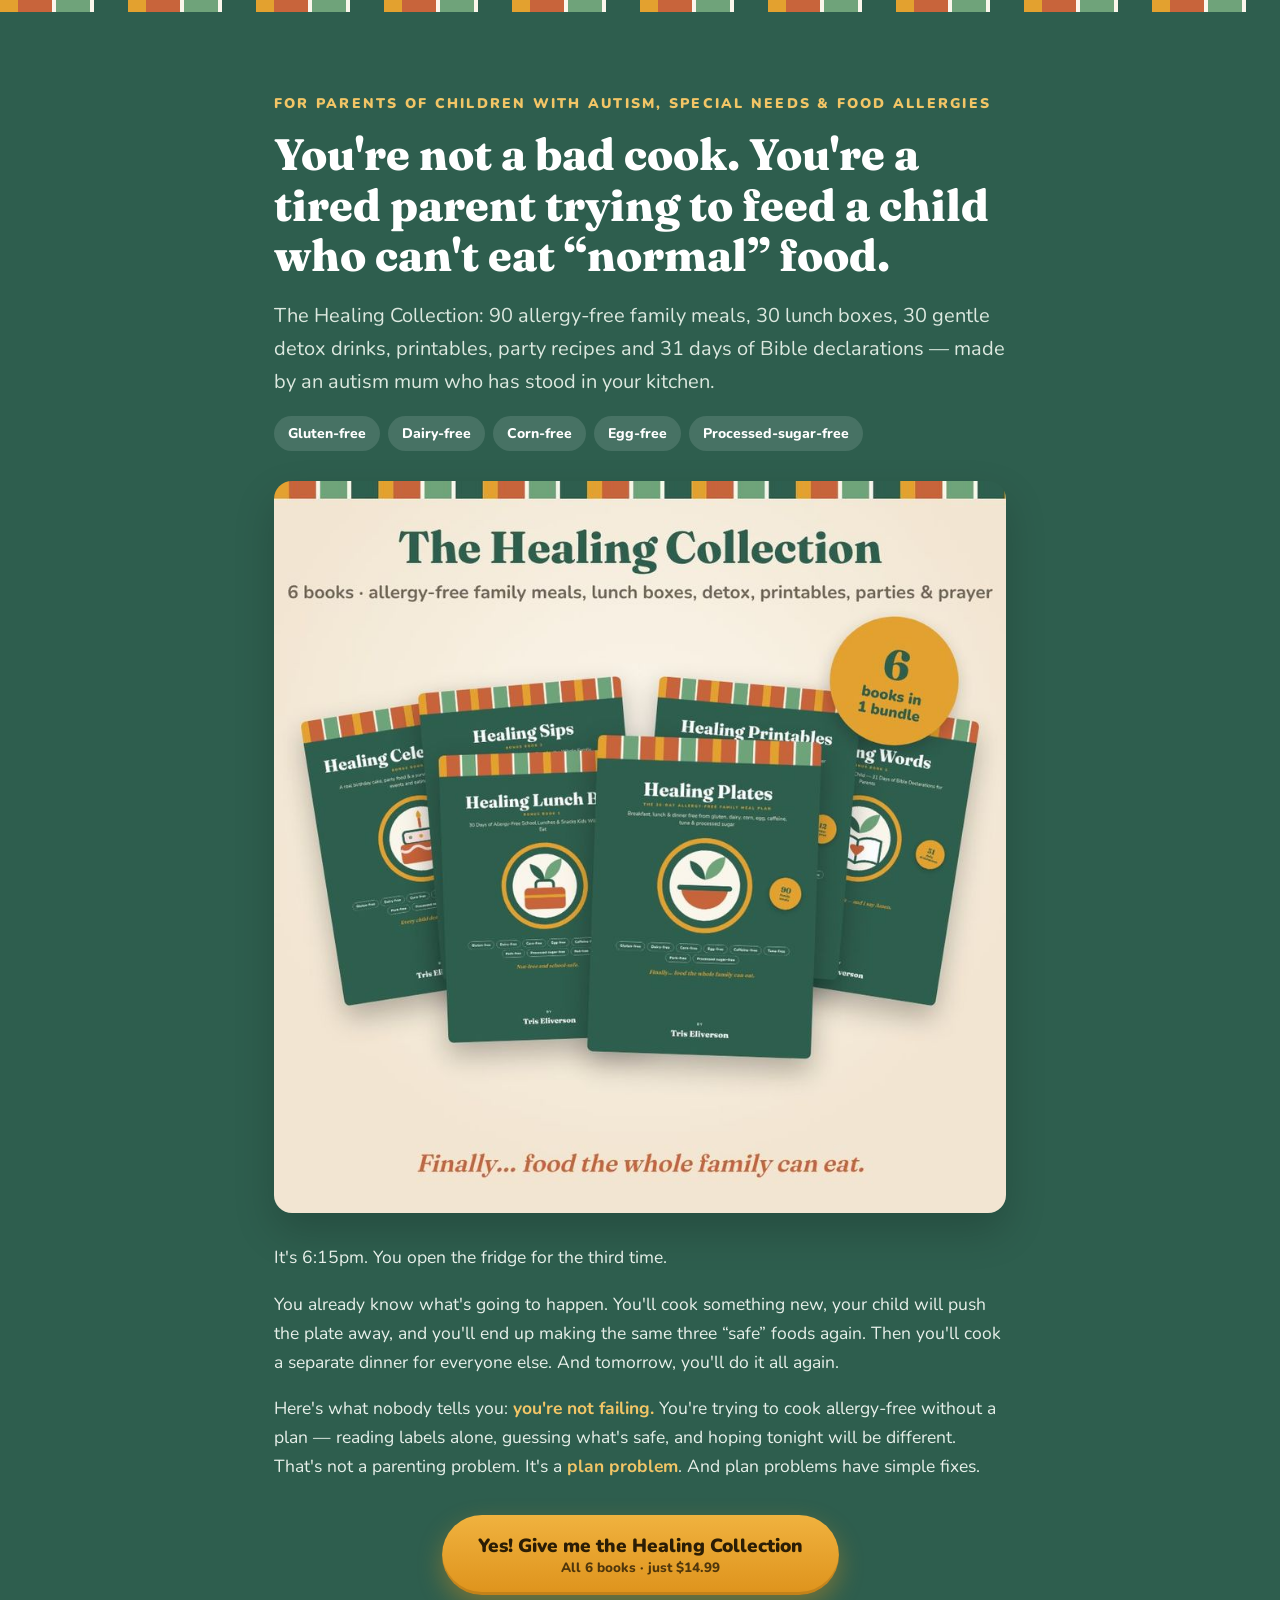
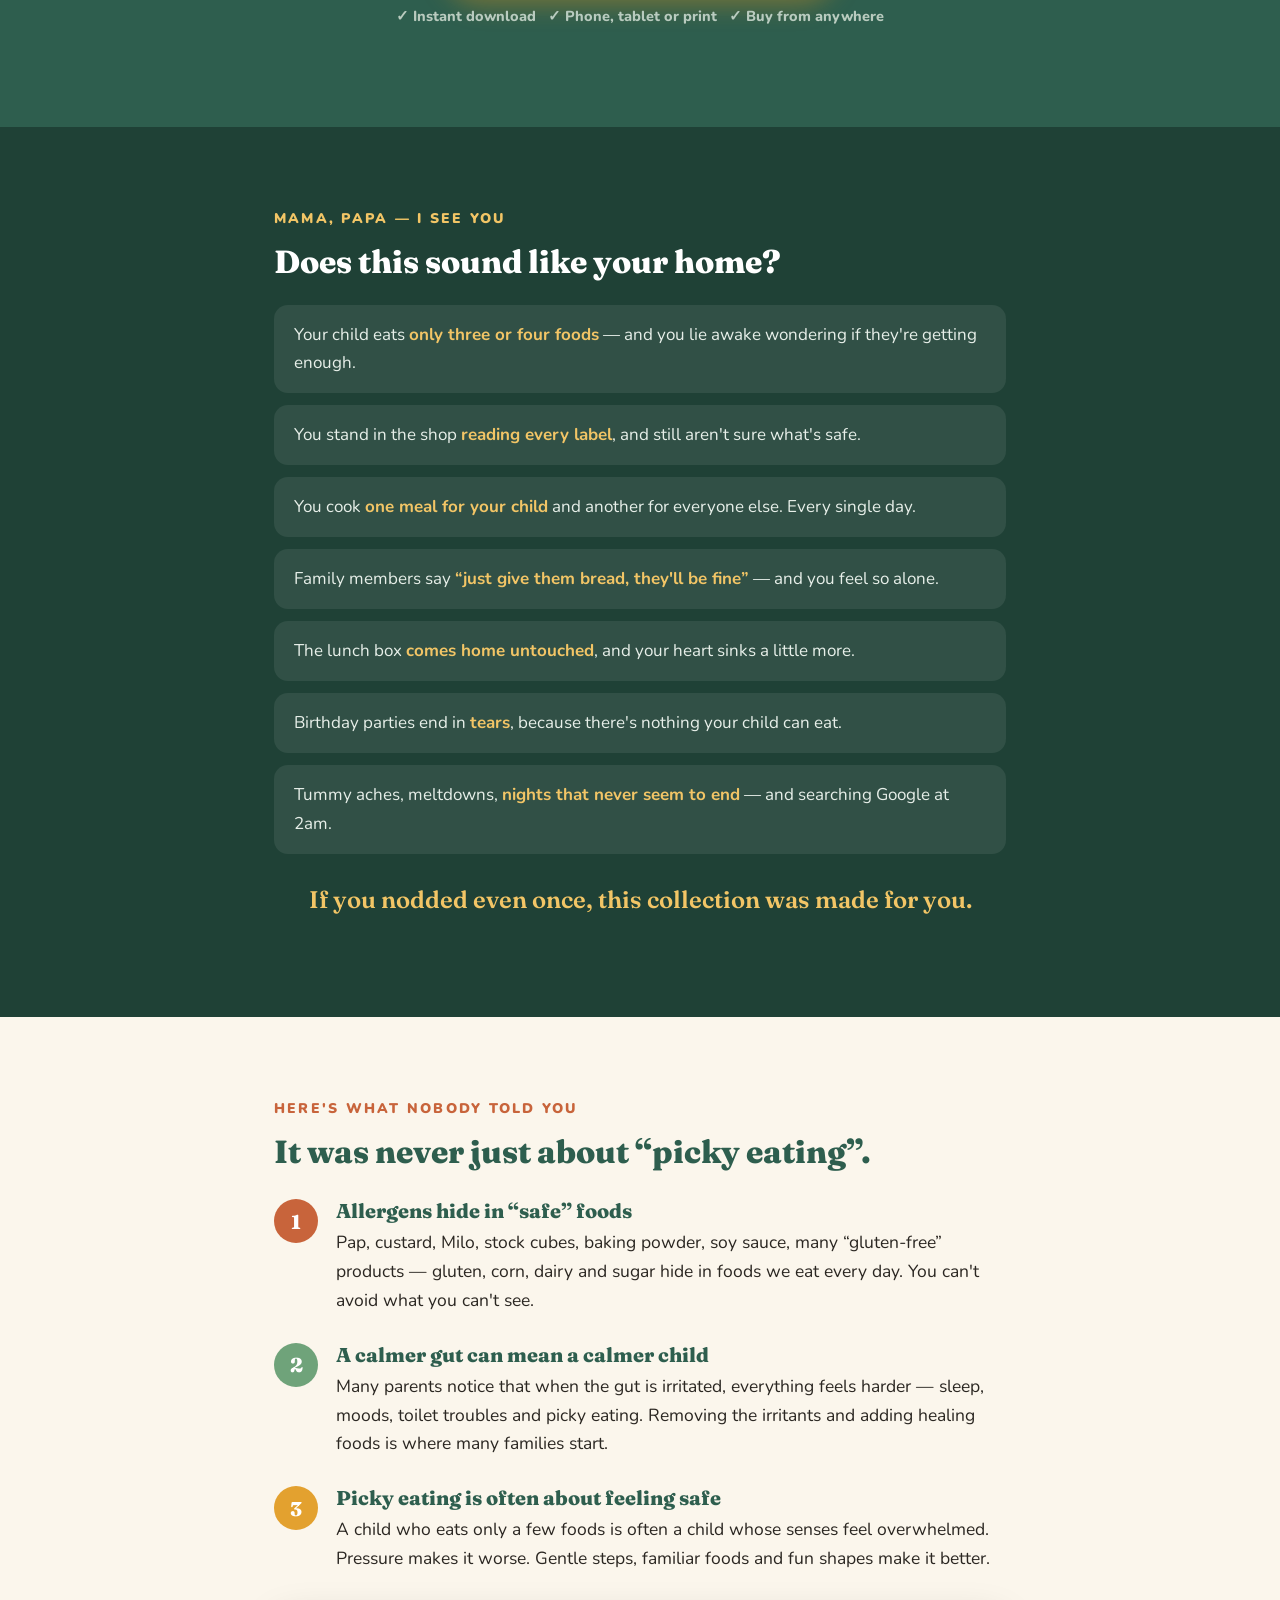
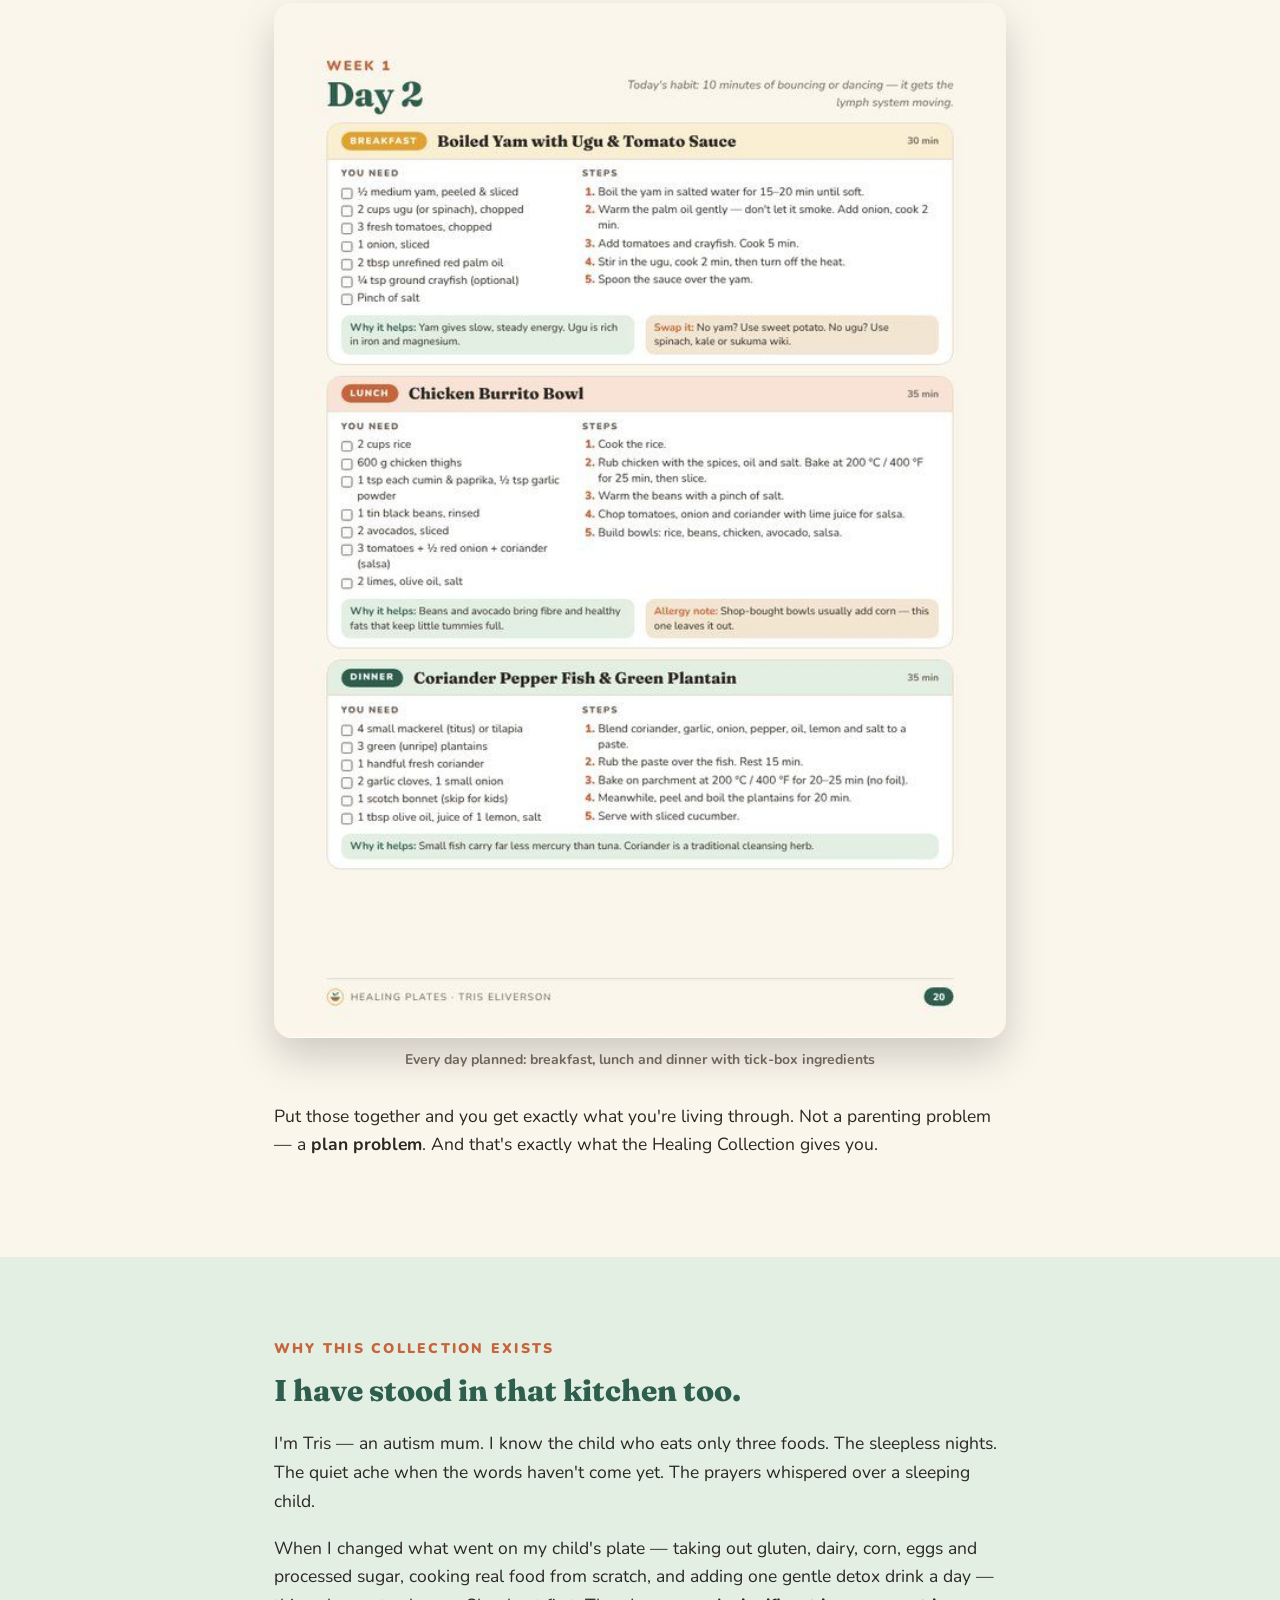
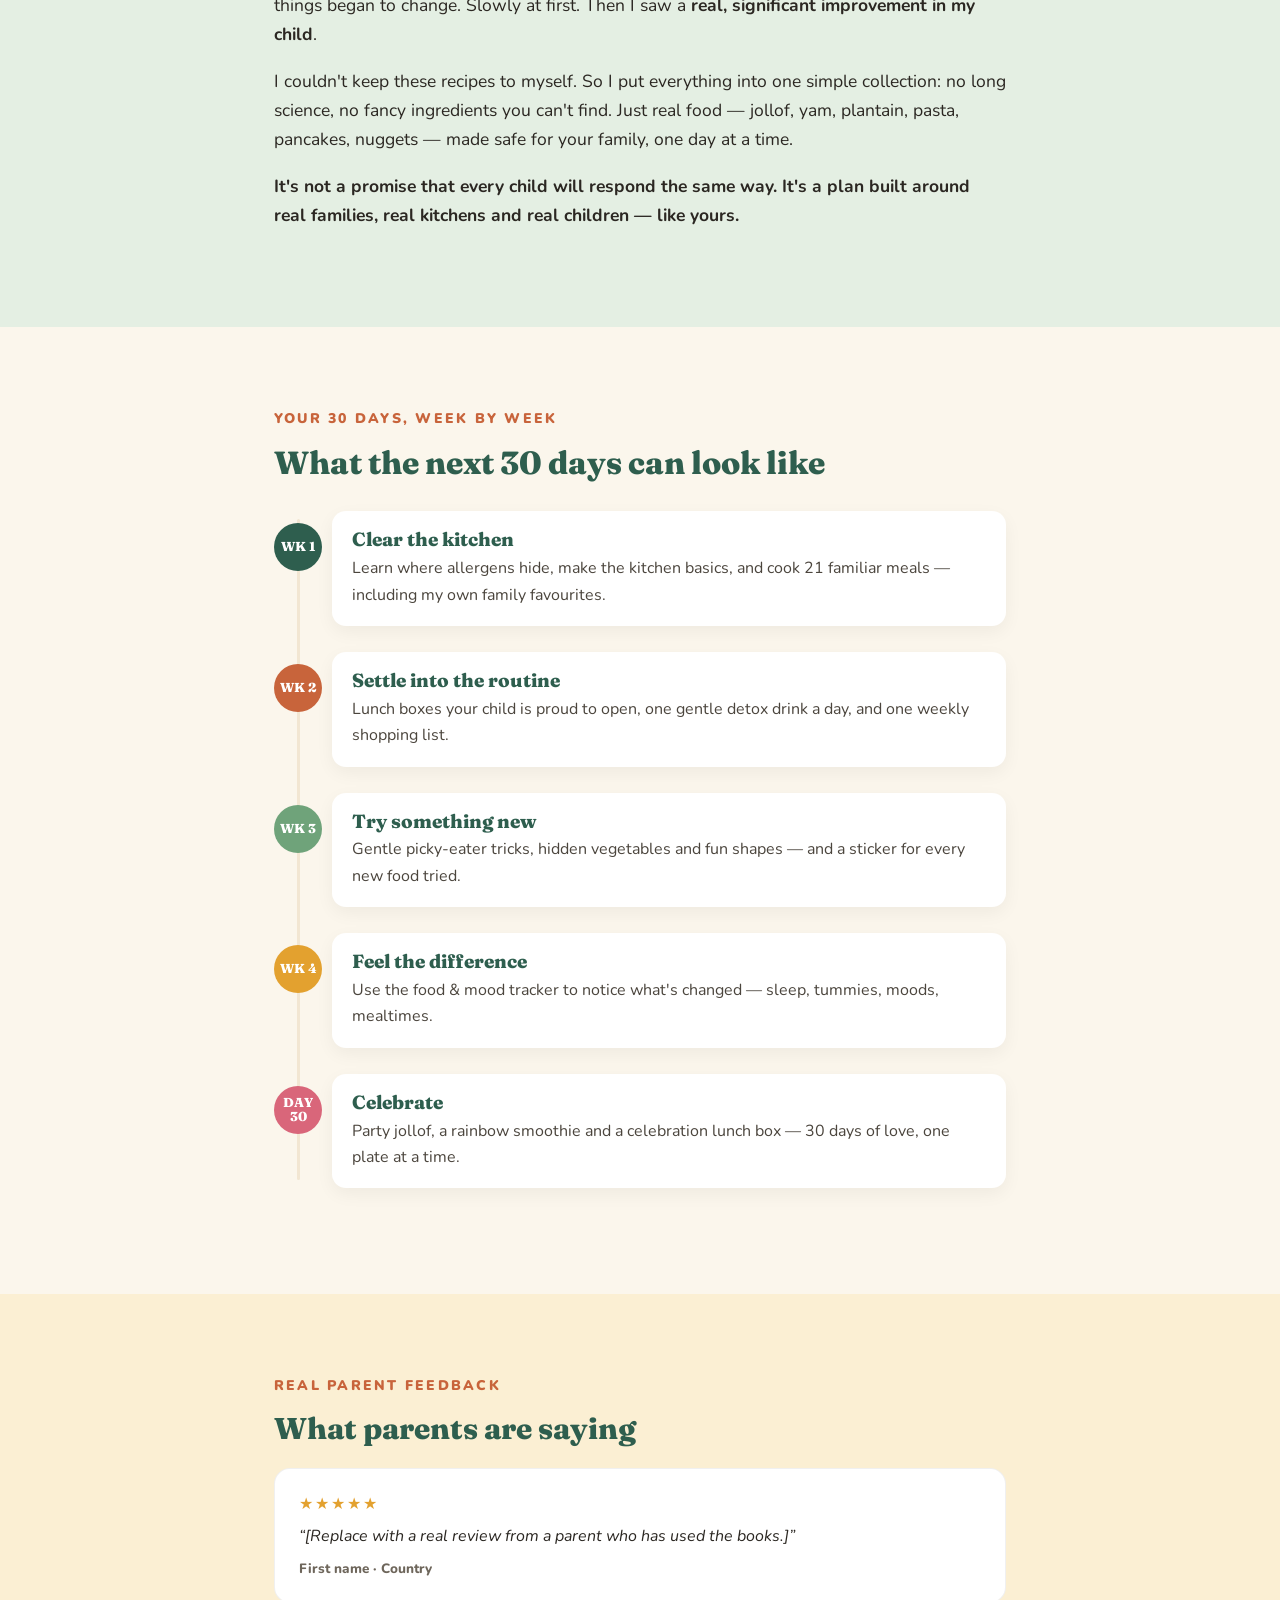
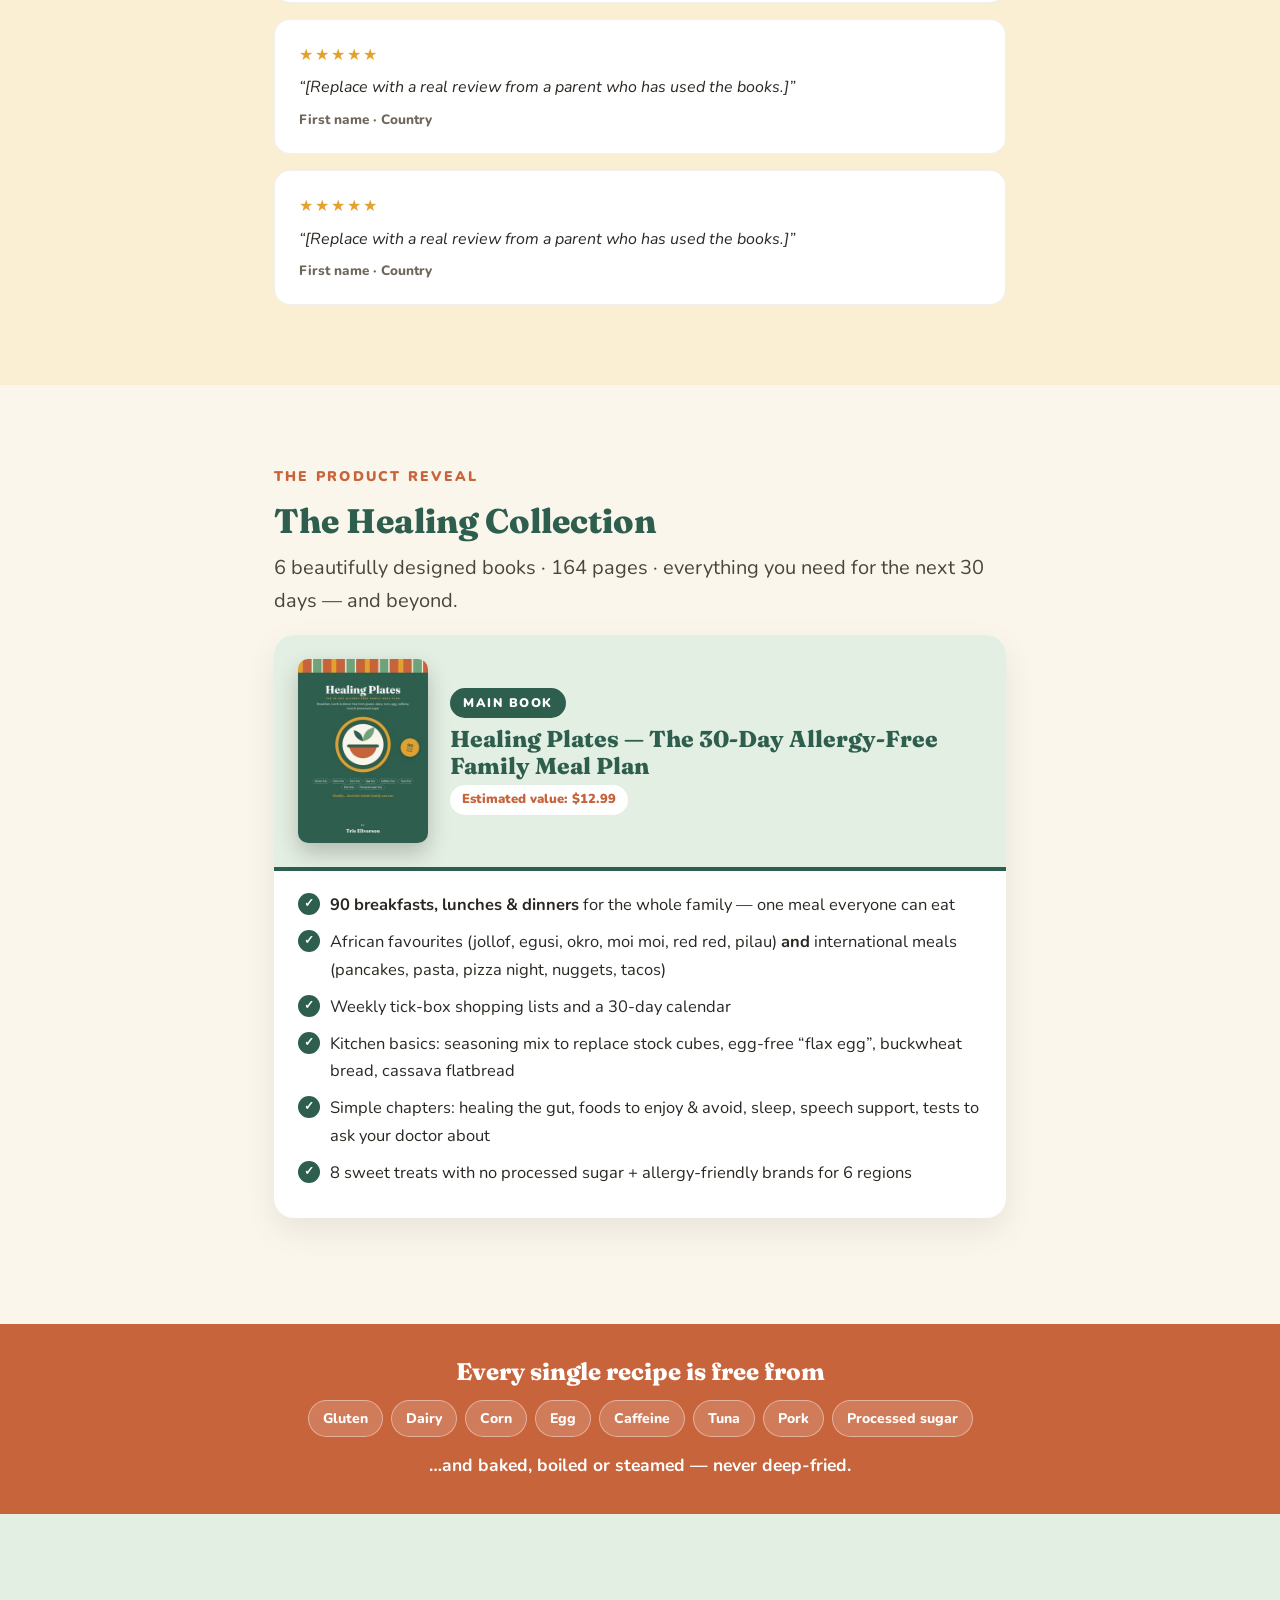
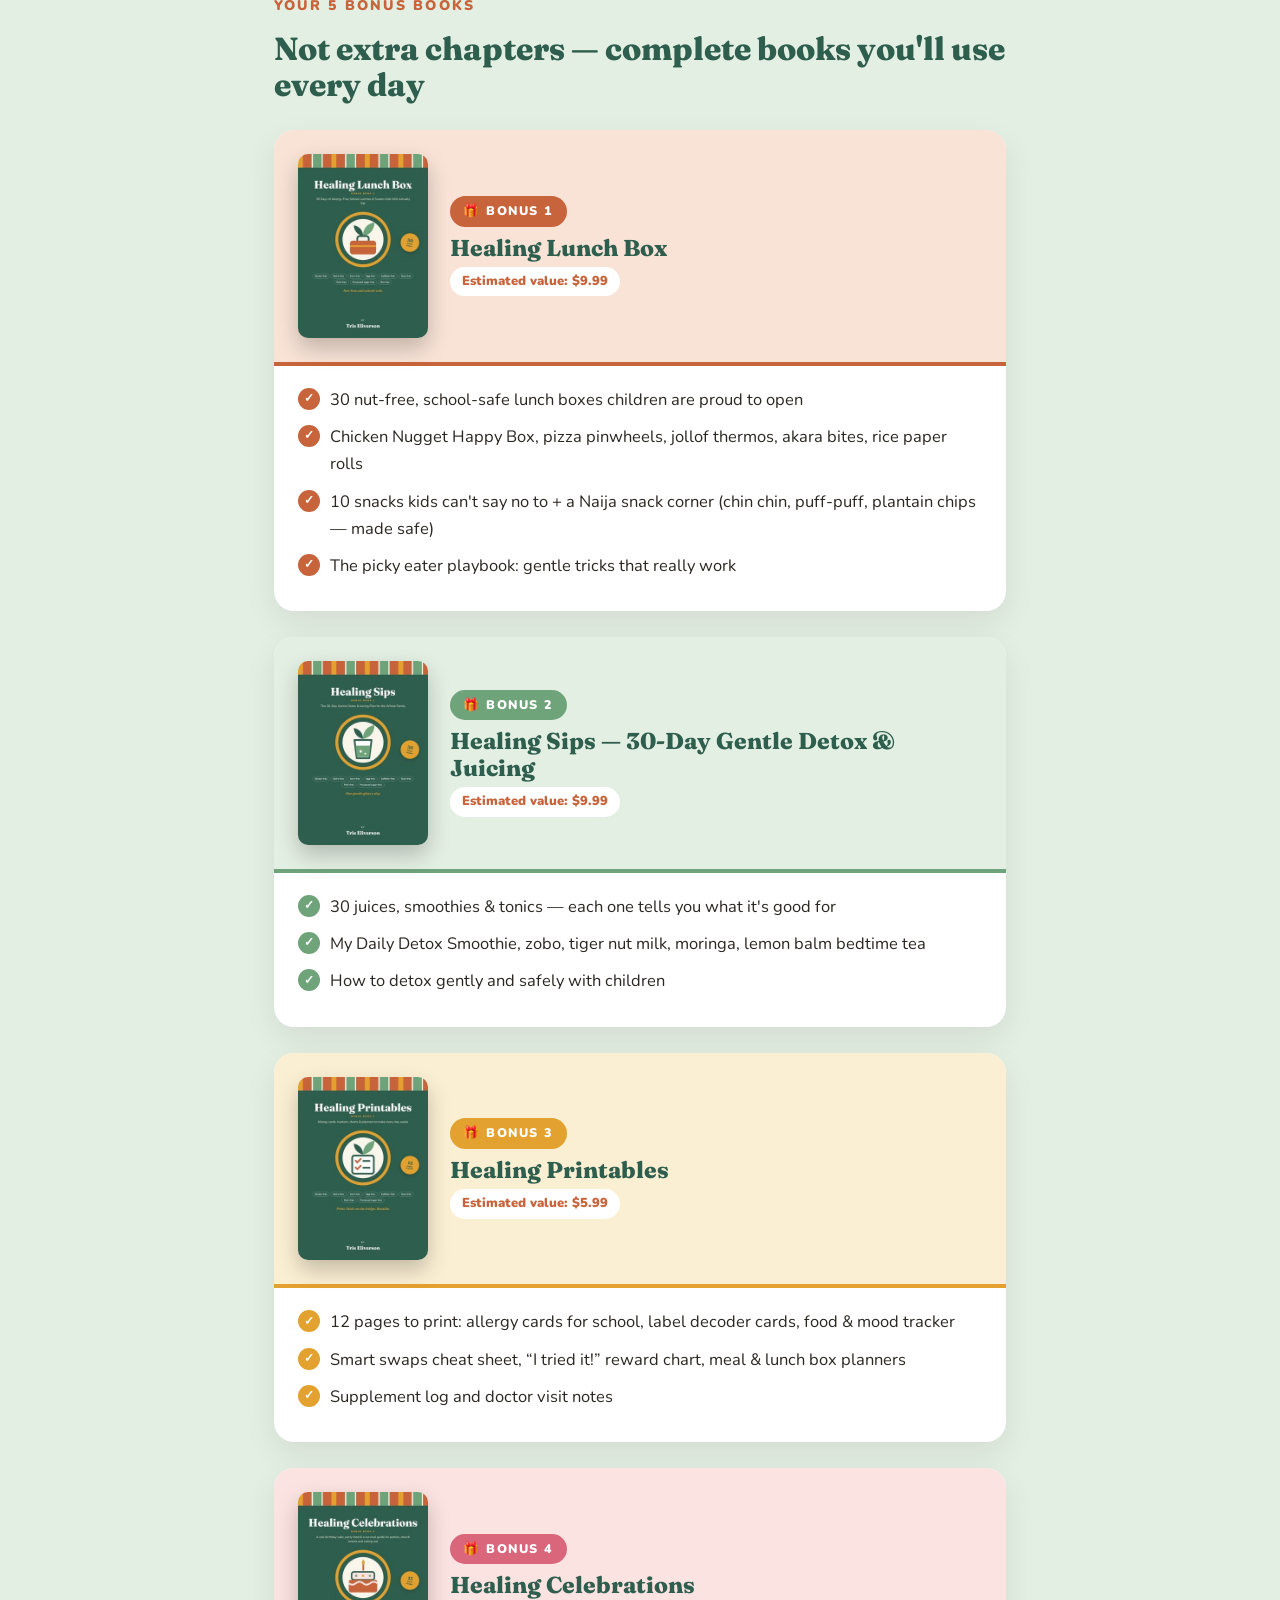
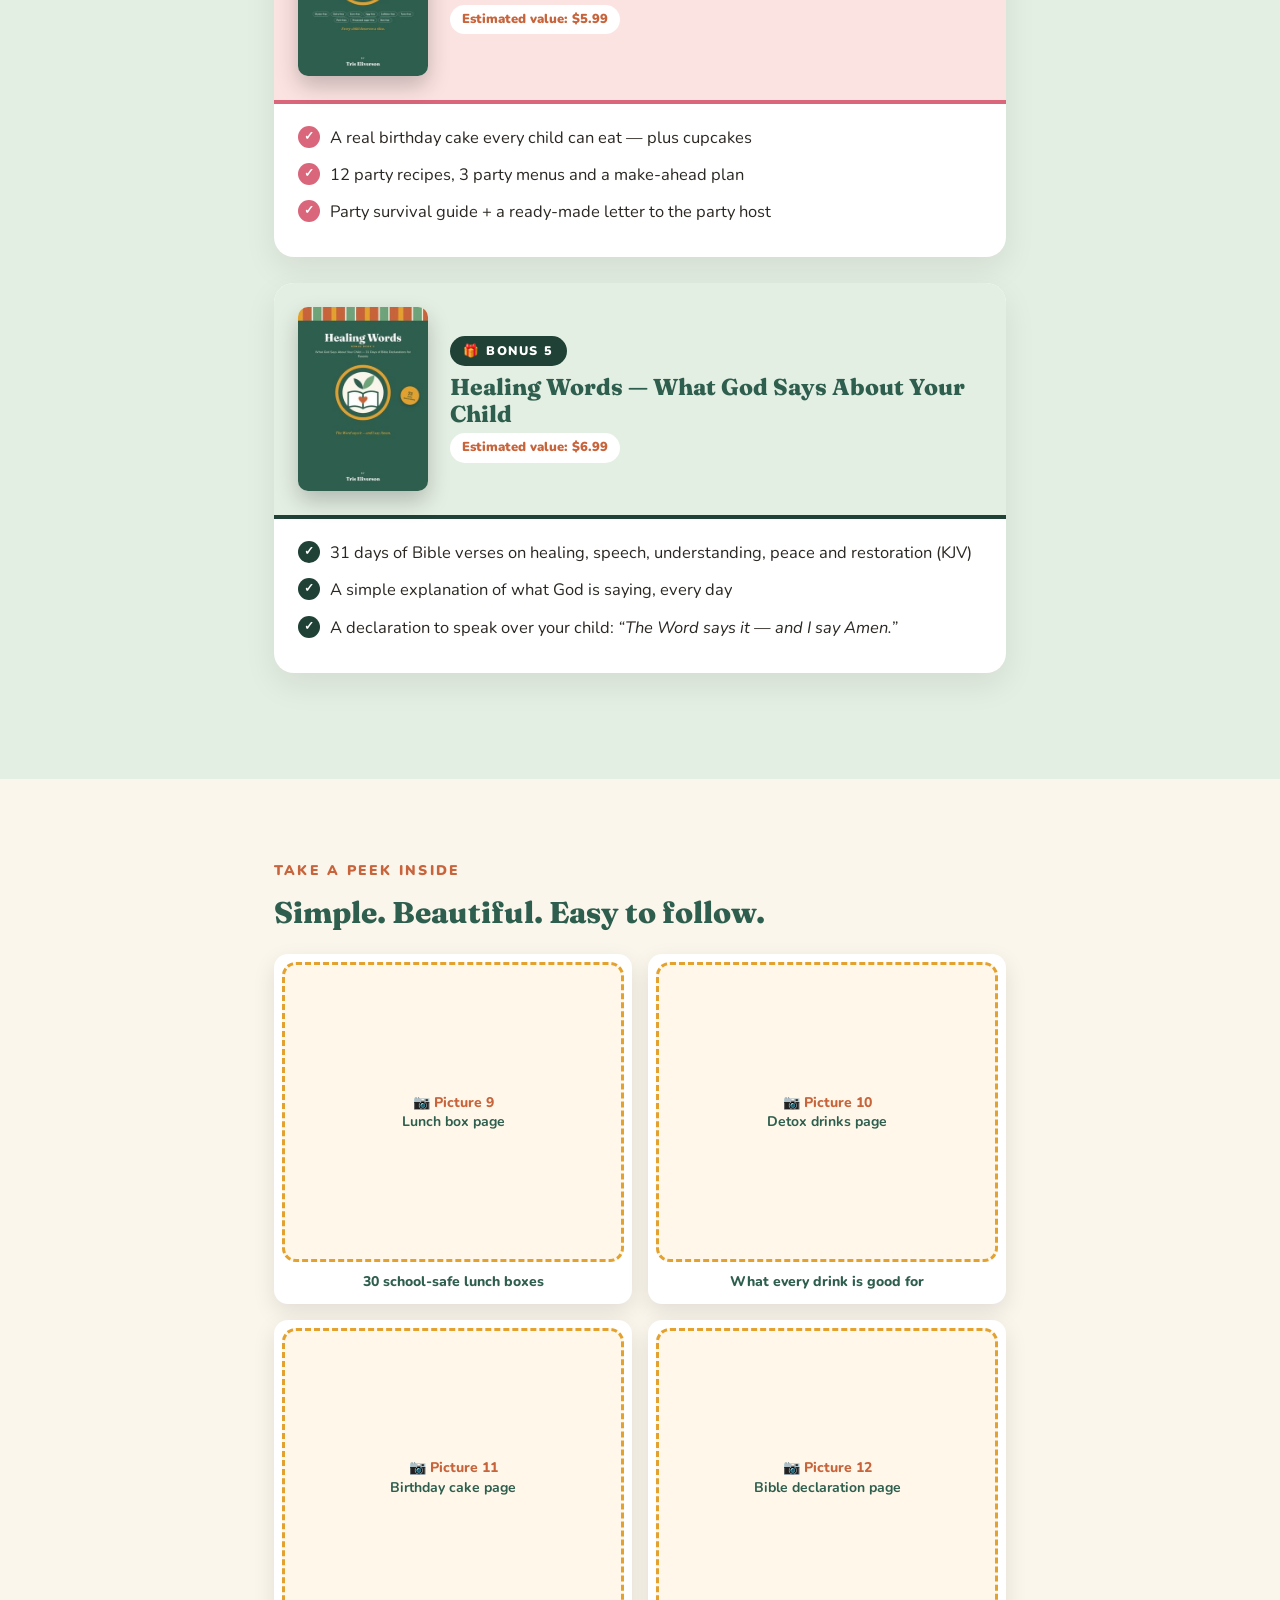
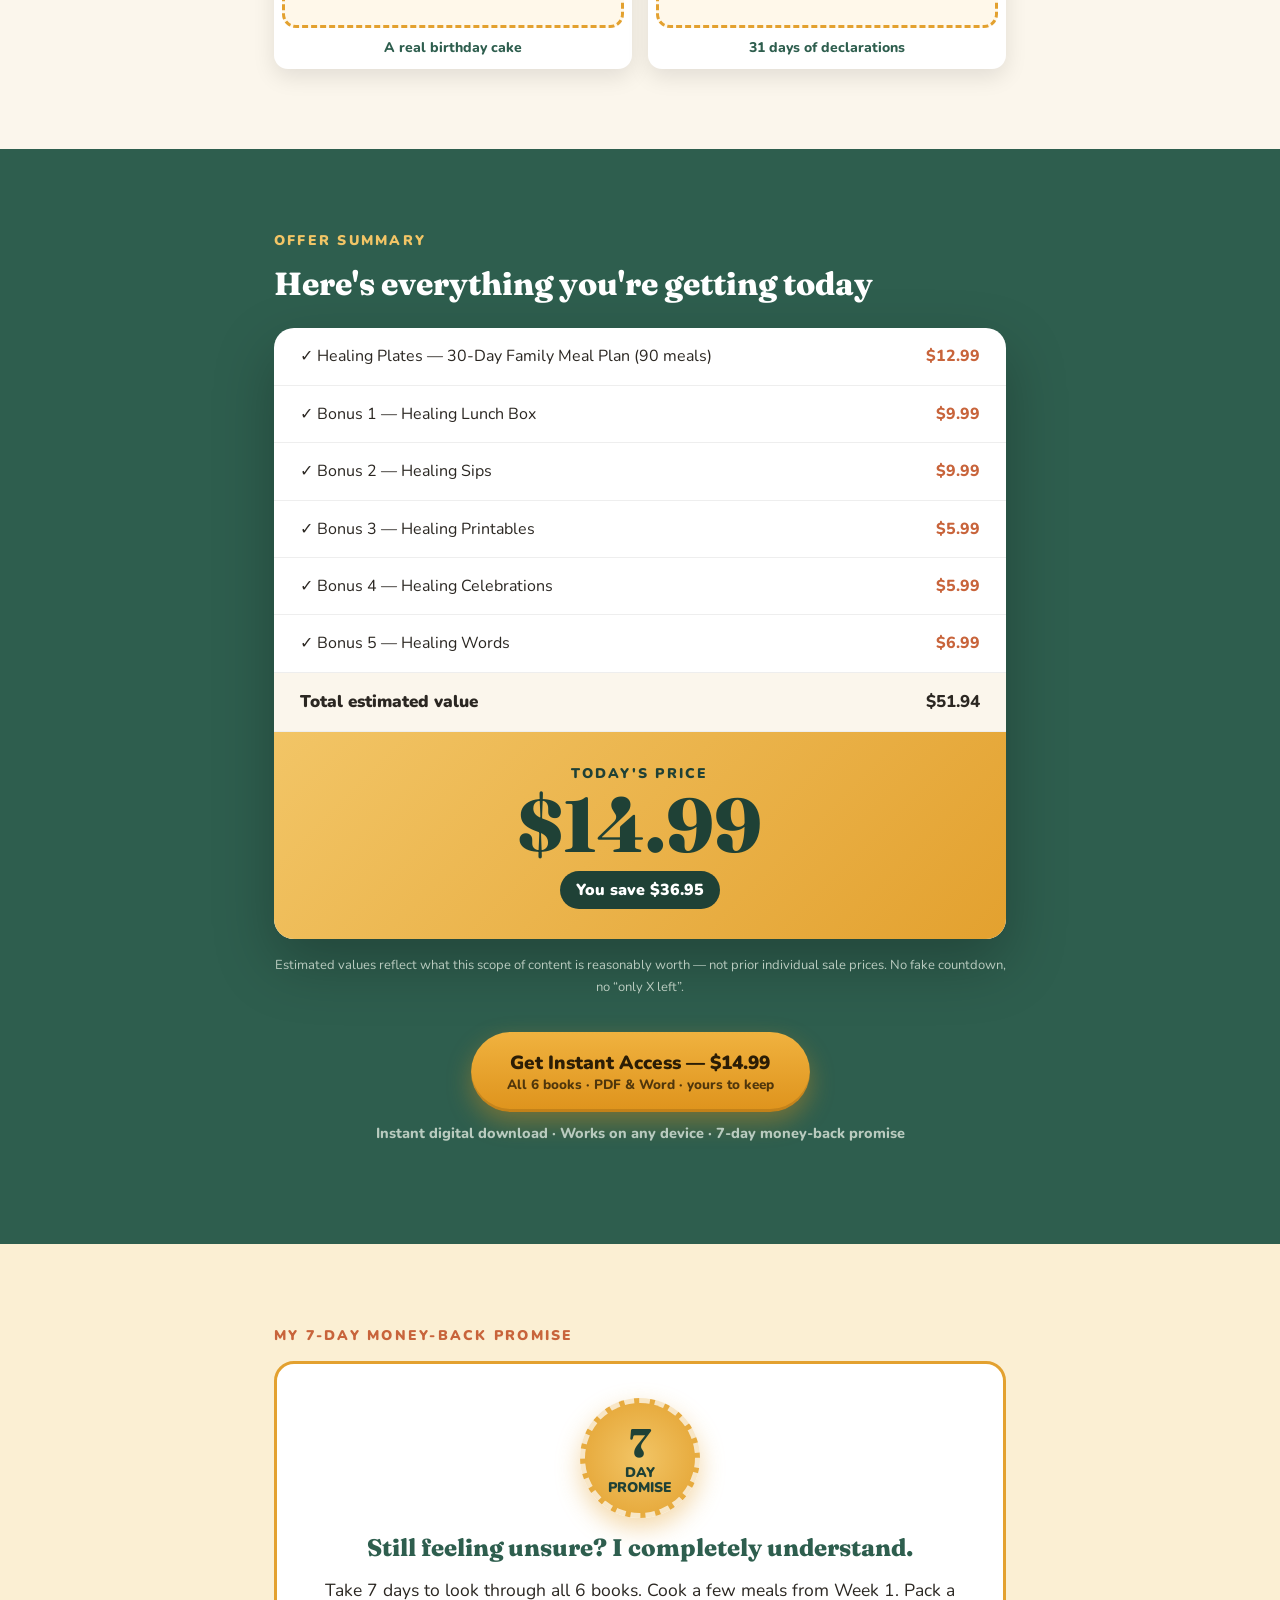
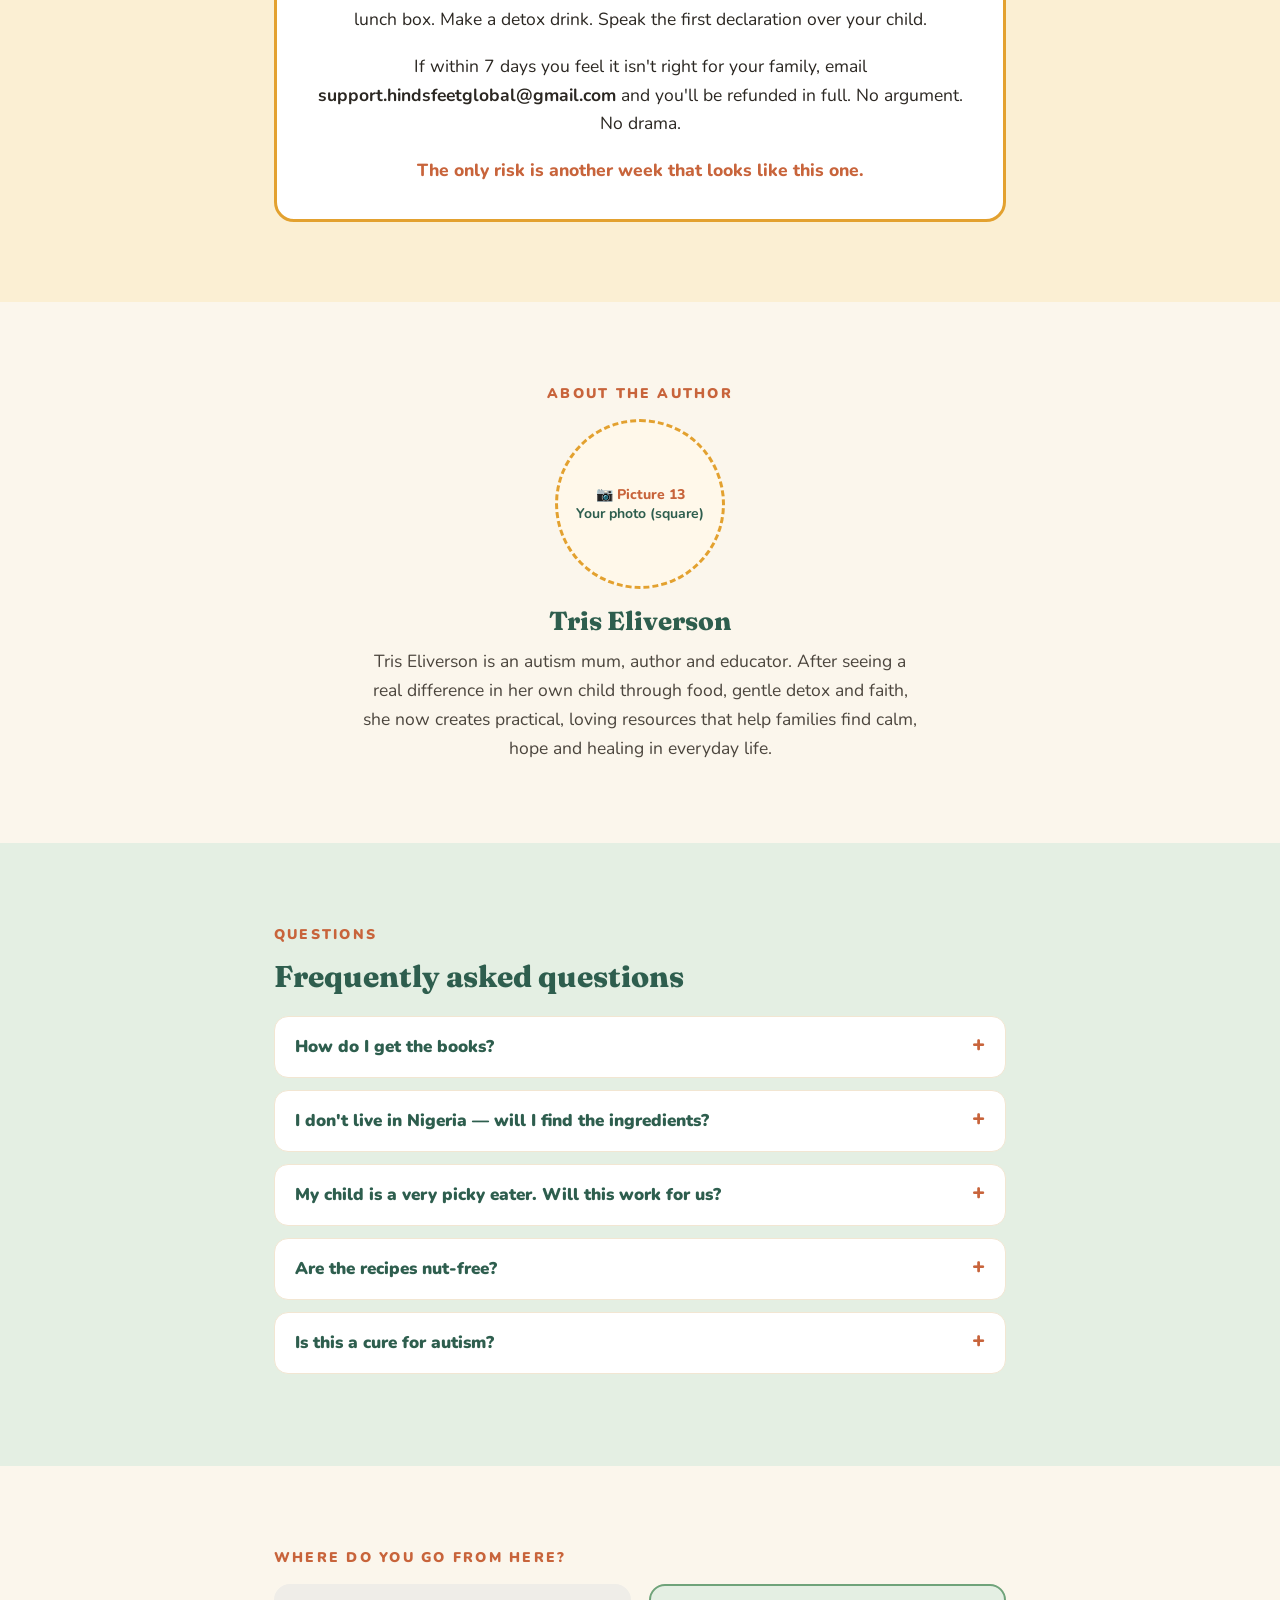
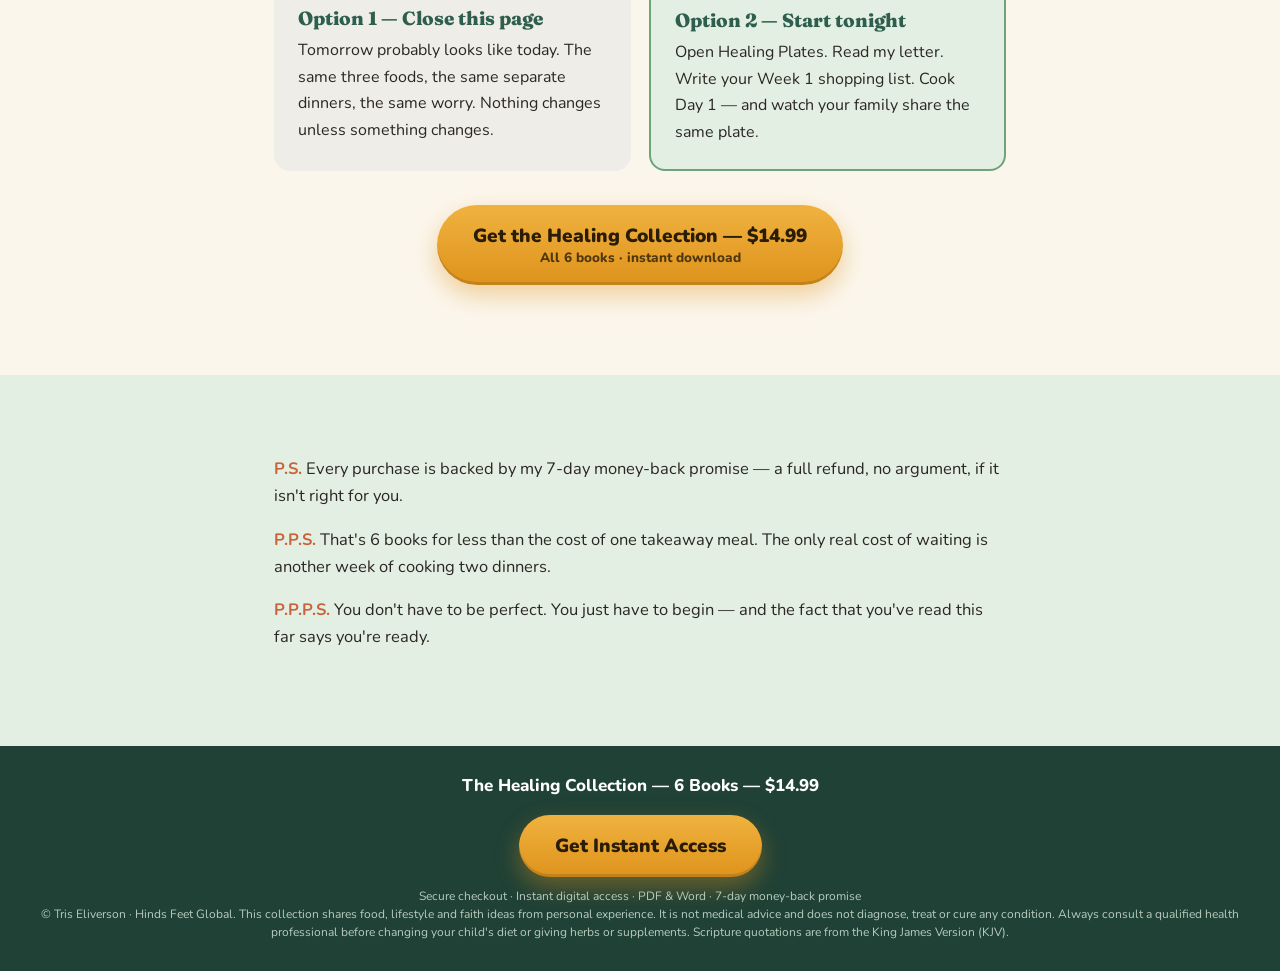
==== sales/check-sales-page.html @ 367fb5ac "Add viewable check copy of Elementor sales page Co-Authored-By: Claude Opus 5.5 <noreply@anthropic.c" ====
<!doctype html><html><head><meta charset=utf-8><meta name=viewport content="width=device-width,initial-scale=1"></head><body style=margin:0><!--
=====================================================================
 THE HEALING COLLECTION — SALES PAGE FOR ELEMENTOR
 How to use:
 1. In WordPress create a new page → Template: "Elementor Canvas".
 2. Edit with Elementor → drag in an "HTML" widget → paste ALL of this code.
 3. PICTURES: each dashed box says "Picture 1, 2, 3…". Upload your picture to
    Media, copy its URL, and replace the box with the <img> line shown in the
    comment just above it.
 4. BUY BUTTONS: every button has href="#". Replace "#" with your Selar link
    (use Find & Replace: href="#"  →  href="https://selar.co/your-link").
 5. TRACKING (optional): replace YOUR_PIXEL_ID and G-XXXXXXXXXX, or delete the
    two <script> blocks at the top if you don't use them.
=====================================================================
-->
<!-- ================= TRACKING =================
  Replace YOUR_PIXEL_ID and G-XXXXXXXXXX with your own IDs (the same ones as on thank-you.html).
-->
<script>
  !function(f,b,e,v,n,t,s){if(f.fbq)return;n=f.fbq=function(){n.callMethod?n.callMethod.apply(n,arguments):n.queue.push(arguments)};
  if(!f._fbq)f._fbq=n;n.push=n;n.loaded=!0;n.version='2.0';n.queue=[];t=b.createElement(e);t.async=!0;
  t.src=v;s=b.getElementsByTagName(e)[0];s.parentNode.insertBefore(t,s)}(window,document,'script','https://connect.facebook.net/en_US/fbevents.js');
  fbq('init', 'YOUR_PIXEL_ID'); fbq('track', 'PageView');
  fbq('track', 'ViewContent', { value: 14.99, currency: 'USD', content_name: 'The Healing Collection' });
</script>
<script async src="https://www.googletagmanager.com/gtag/js?id=G-XXXXXXXXXX"></script>
<script>
  window.dataLayer = window.dataLayer || []; function gtag(){dataLayer.push(arguments);}
  gtag('js', new Date()); gtag('config', 'G-XXXXXXXXXX');
  document.addEventListener('click', function (e) {
    var a = e.target.closest && e.target.closest('.hcx .btn'); if (!a) return;
    if (window.fbq) fbq('track', 'InitiateCheckout', { value: 14.99, currency: 'USD' });
    if (window.gtag) gtag('event', 'begin_checkout', { value: 14.99, currency: 'USD' });
  });
</script>
<!-- ================= END TRACKING ================= -->

<style>
  @import url('https://fonts.googleapis.com/css2?family=Fraunces:opsz,wght@9..144,500;9..144,600;9..144,700;9..144,800&family=Nunito:wght@400;600;700;800;900&display=swap');
  .hcx{
    --green:#2E5E4E; --green-deep:#1F4136; --leaf:#6FA37A; --leaf-soft:#E4EFE3;
    --terra:#C8643B; --terra-soft:#F8E3D6; --gold:#E3A12F; --gold-soft:#FBEFD3;
    --pink:#D9667A; --pink-soft:#FBE3E1; --cream:#FBF6EC; --sand:#F2E6D2; --ink:#2B2722; --gray:#6E665B;
    font-family:'Nunito', sans-serif; color:var(--ink); background:var(--cream); line-height:1.65; -webkit-font-smoothing:antialiased;
  }
  .hcx *{ box-sizing:border-box; margin:0; padding:0; }
  .hcx h1,.hcx h2,.hcx h3,.hcx h4{ font-family:'Fraunces', serif !important; font-weight:800 !important; line-height:1.15; }
  .hcx img{ max-width:100%; display:block; }
  .hcx .wrap{ max-width:780px; margin:0 auto; padding:0 24px; }
  .hcx .band{ padding:80px 0; }
  .hcx .eyebrow{ font-size:14px; letter-spacing:.16em; text-transform:uppercase; font-weight:900; margin-bottom:14px; color:#C8643B !important; }
  .hcx p{ margin-bottom:18px; font-size:17.5px; }
  .hcx .lede{ font-size:20px; }
  .hcx .stripe{ height:12px; background:repeating-linear-gradient(90deg,#E3A12F 0 18px,#C8643B 18px 52px,#FBF6EC 52px 56px,#6FA37A 56px 90px,#FBF6EC 90px 94px,#2E5E4E 94px 128px); }
  .hcx .pic{ margin:30px 0; }
  .hcx .pic img{ width:100%; border-radius:18px; box-shadow:0 18px 40px rgba(0,0,0,.18); }
  .hcx .pic figcaption{ font-size:14px; color:#6E665B; text-align:center; margin-top:10px; font-weight:700; }

  .hcx .btn{ display:inline-block; background:linear-gradient(180deg,#F0B23F,#DE931C) !important; color:#2B1D05 !important; font-weight:900 !important;
    padding:19px 36px; border-radius:999px; text-decoration:none !important; font-size:19px; box-shadow:0 10px 24px rgba(222,147,28,.4), inset 0 -3px 0 rgba(0,0,0,.12);
    text-align:center; line-height:1.3; }
  .hcx .btn small{ display:block; font-size:13.5px; font-weight:800; opacity:.8; }
  .hcx .btn-row{ text-align:center; margin:34px 0 10px; }
  .hcx .trust{ text-align:center; font-size:14.5px; font-weight:800; color:#6E665B; }
  .hcx .pills{ display:flex; flex-wrap:wrap; gap:8px; margin:6px 0 24px; }
  .hcx .pills span{ border-radius:999px; padding:6px 14px; font-weight:800; font-size:14px; }

  .hcx .point{ display:flex; gap:18px; margin-bottom:28px; align-items:flex-start; }
  .hcx .point .mark{ width:44px; height:44px; border-radius:50%; color:#fff !important; display:flex; align-items:center; justify-content:center;
    font-family:'Fraunces',serif; font-weight:800; font-size:20px; flex-shrink:0; }
  .hcx .point h4{ font-size:20px; margin-bottom:6px; color:#2E5E4E !important; }
  .hcx .point p{ margin-bottom:0; }

  .hcx .struggle{ background:rgba(255,255,255,.08); border-radius:14px; padding:16px 20px; margin-bottom:12px; font-size:17px; color:#E7EFE9 !important; }
  .hcx .struggle b{ color:#F2C566 !important; }

  .hcx .timeline{ position:relative; padding-left:58px; }
  .hcx .timeline::before{ content:""; position:absolute; left:23px; top:8px; bottom:8px; width:3px; background:#F2E6D2; border-radius:3px; }
  .hcx .step{ position:relative; margin-bottom:26px; background:#fff; border-radius:14px; padding:18px 20px; box-shadow:0 6px 18px rgba(0,0,0,.05); }
  .hcx .step::before{ content:attr(data-n); position:absolute; left:-58px; top:12px; width:48px; height:48px; border-radius:50%; color:#fff !important;
    background:var(--c,#2E5E4E); display:flex; align-items:center; justify-content:center; font-family:'Fraunces',serif; font-weight:800; font-size:13px; text-align:center; line-height:1.05; }
  .hcx .step h4{ font-size:19px; margin-bottom:4px; color:#2E5E4E !important; }
  .hcx .step p{ margin-bottom:0; font-size:16px; color:#4B453D; }

  .hcx .bookcard{ background:#fff; border-radius:20px; overflow:hidden; margin-bottom:26px; box-shadow:0 12px 32px rgba(0,0,0,.08); }
  .hcx .bookcard .top{ display:flex; gap:22px; align-items:center; padding:24px; background:var(--soft); border-bottom:4px solid var(--c); }
  .hcx .bookcard .top img{ width:130px; border-radius:10px; box-shadow:0 10px 22px rgba(0,0,0,.22); flex-shrink:0; }
  .hcx .bookcard .tag{ display:inline-block; background:var(--c); color:#fff !important; font-weight:900; font-size:12.5px; letter-spacing:.12em; text-transform:uppercase; border-radius:999px; padding:5px 13px; margin-bottom:8px; }
  .hcx .bookcard h3{ font-size:23px; color:#2E5E4E !important; margin-bottom:6px; }
  .hcx .bookcard .val{ display:inline-block; background:#fff; color:#C8643B !important; font-weight:900; font-size:13px; padding:4px 12px; border-radius:20px; }
  .hcx .bookcard ul{ list-style:none; padding:20px 24px 22px; }
  .hcx .bookcard li{ padding-left:32px; position:relative; margin-bottom:10px; font-size:16.5px; }
  .hcx .bookcard li::before{ content:'✓'; position:absolute; left:0; top:2px; width:22px; height:22px; border-radius:50%; background:var(--c); color:#fff;
    font-size:12px; font-weight:900; display:flex; align-items:center; justify-content:center; }

  .hcx .free{ background:#C8643B; text-align:center; padding:34px 0; }
  .hcx .free h3{ color:#fff !important; font-size:24px; margin-bottom:14px; }
  .hcx .free .pills{ justify-content:center; margin:0; }
  .hcx .free .pills span{ background:rgba(255,255,255,.16); border:1.5px solid rgba(255,255,255,.4); color:#fff !important; }

  .hcx .peek{ display:grid; grid-template-columns:1fr 1fr; gap:16px; margin-top:24px; }
  .hcx .peek figure{ background:#fff; border-radius:14px; padding:8px; box-shadow:0 8px 22px rgba(0,0,0,.1); }
  .hcx .peek img{ border-radius:8px; }
  .hcx .peek figcaption{ text-align:center; font-weight:800; font-size:14px; color:#2E5E4E; padding:8px 4px 2px; }

  .hcx .tgrid{ display:grid; gap:16px; }
  .hcx .tcard{ background:#fff; border-radius:16px; padding:22px 24px; border:1px solid rgba(0,0,0,.06); }
  .hcx .tcard .stars{ color:#E3A12F; letter-spacing:2px; font-size:16px; margin-bottom:6px; }
  .hcx .tcard .quote{ font-style:italic; font-size:16px; }
  .hcx .tcard .who{ margin-top:8px; font-size:13.5px; color:#6E665B; font-weight:800; }

  .hcx .offer{ background:#fff; border-radius:20px; overflow:hidden; box-shadow:0 24px 60px rgba(0,0,0,.25); }
  .hcx .offer-row{ display:flex; justify-content:space-between; gap:16px; padding:15px 26px; border-bottom:1px solid #eee; font-size:16px; color:#2B2722 !important; }
  .hcx .offer-row span:last-child{ font-weight:800; color:#C8643B !important; white-space:nowrap; }
  .hcx .offer-row.total{ font-weight:900; background:#FBF6EC; font-size:17px; }
  .hcx .offer-row.total span:last-child{ color:#2B2722 !important; }
  .hcx .offer-price{ text-align:center; padding:30px 26px; background:linear-gradient(135deg,#F2C566,#E3A12F); }
  .hcx .offer-price .label{ font-size:14px; font-weight:900; letter-spacing:.16em; color:#1F4136 !important; }
  .hcx .offer-price .big{ font-family:'Fraunces',serif; font-size:76px; font-weight:800; line-height:1.05; color:#1F4136 !important; }
  .hcx .offer-price .save{ display:inline-block; background:#1F4136; color:#fff !important; font-weight:900; padding:6px 16px; border-radius:999px; margin-top:6px; }

  .hcx .guarantee{ background:#fff; border-radius:20px; padding:34px; text-align:center; border:3px solid #E3A12F; }
  .hcx .seal{ width:120px; height:120px; border-radius:50%; margin:0 auto 16px; background:radial-gradient(circle,#F2C566,#E3A12F); color:#1F4136;
    display:flex; flex-direction:column; align-items:center; justify-content:center; font-weight:900; font-size:14px; line-height:1.1; box-shadow:0 10px 24px rgba(227,161,47,.4);
    border:5px dashed rgba(255,255,255,.7); }
  .hcx .seal b{ font-family:'Fraunces',serif; font-size:40px; }

  .hcx .author img{ width:170px; height:170px; border-radius:50%; object-fit:cover; object-position:50% 20%; margin:0 auto 18px; border:7px solid #E3A12F; }

  .hcx .two-opt{ display:grid; gap:18px; grid-template-columns:1fr 1fr; }
  .hcx .opt{ padding:24px; border-radius:16px; }
  .hcx .opt.no{ background:#EFEDE8; } .hcx .opt.yes{ background:#E4EFE3; border:2px solid #6FA37A; }
  .hcx .opt h4{ color:#2E5E4E !important; margin-bottom:8px; font-size:19px; }
  .hcx .opt p{ font-size:16px; margin-bottom:0; }

  .hcx details{ background:#fff; border-radius:14px; padding:16px 20px; margin-bottom:12px; border:1px solid #F2E6D2; }
  .hcx summary{ font-weight:900; font-size:17px; cursor:pointer; color:#2E5E4E; list-style:none; }
  .hcx summary::-webkit-details-marker{ display:none; }
  .hcx summary::after{ content:'+'; float:right; color:#C8643B; font-size:22px; line-height:1; }
  .hcx details[open] summary::after{ content:'–'; }
  .hcx details p{ margin:10px 0 0; font-size:16px; }

  .hcx .ps{ margin-bottom:16px; font-size:16.5px; }
  .hcx .ps b{ color:#C8643B !important; }
  .hcx footer.foot{ background:#1F4136; text-align:center; padding:26px 20px 30px; }
  .hcx footer.foot .t{ color:#fff !important; font-size:17px; font-weight:800; }
  .hcx footer.foot small{ display:block; color:#B9CBBF !important; margin-top:10px; font-size:12px; line-height:1.5; }

  .hcx .bar{ position:fixed; left:0; right:0; bottom:0; z-index:9999; background:rgba(31,65,54,.97); padding:10px 14px; display:none; align-items:center; justify-content:space-between; gap:12px; }
  .hcx .bar .t{ color:#fff !important; font-weight:800; font-size:14px; line-height:1.2; } .hcx .bar .t b{ color:#F2C566 !important; font-size:20px; }
  .hcx .bar .btn{ font-size:16px; padding:12px 20px; }

  @media(max-width:640px){
    .hcx .band{ padding:56px 0; }
    .hcx h1{ font-size:34px !important; }
    .hcx .two-opt{ grid-template-columns:1fr; }
    .hcx .offer-row{ padding:13px 18px; font-size:15px; }
    .hcx .bookcard .top{ flex-direction:column; text-align:center; }
    .hcx .bookcard .top img{ width:150px; }
    .hcx .btn{ width:100%; padding:17px 20px; font-size:17px; }
    .hcx .bar{ display:flex; } .hcx .bar .btn{ width:auto; }
    .hcx footer.foot{ padding-bottom:90px; }
  }

  /* picture placeholders — replace each box with your <img> */
  .hcx .imgph{ width:100%; border:3px dashed #E3A12F; border-radius:14px; background:#FFF8EA; display:flex; align-items:center; justify-content:center; text-align:center; }
  .hcx .imgph span{ color:#C8643B; font-weight:800; font-size:14px; line-height:1.4; padding:8px; }
  .hcx .imgph span b{ color:#2E5E4E; }
  @media(max-width:640px){ .hcx .bookcard .top .imgph{ width:150px !important; margin:0 auto; } }
</style>

<div class="hcx">
<div class="stripe"></div>

<!-- ============ HERO ============ -->
<section class="band" style="background:#2E5E4E;">
  <div class="wrap">
    <div class="eyebrow" style="color:#F2C566 !important;">For parents of children with autism, special needs &amp; food allergies</div>
    <h1 style="font-size:44px; margin-bottom:18px; color:#ffffff !important;">You're not a bad cook. You're a tired parent trying to feed a child who can't eat “normal” food.</h1>
    <p class="lede" style="color:#DCE8DF !important;">The Healing Collection: 90 allergy-free family meals, 30 lunch boxes, 30 gentle detox drinks, printables, party recipes and 31 days of Bible declarations — made by an autism mum who has stood in your kitchen.</p>
    <div class="pills">
      <span style="background:rgba(255,255,255,.12); color:#fff !important;">Gluten-free</span><span style="background:rgba(255,255,255,.12); color:#fff !important;">Dairy-free</span>
      <span style="background:rgba(255,255,255,.12); color:#fff !important;">Corn-free</span><span style="background:rgba(255,255,255,.12); color:#fff !important;">Egg-free</span>
      <span style="background:rgba(255,255,255,.12); color:#fff !important;">Processed-sugar-free</span>
    </div>
    <figure class="pic"><!-- PICTURE 1: bundle image (built in) -->
<img src="[data-uri]" alt="The Healing Collection — 6 books" style="width:100%;border-radius:18px;box-shadow:0 18px 40px rgba(0,0,0,.18);"></figure>

    <p style="color:#E7EFE9 !important;">It's 6:15pm. You open the fridge for the third time.</p>
    <p style="color:#E7EFE9 !important;">You already know what's going to happen. You'll cook something new, your child will push the plate away, and you'll end up making the same three “safe” foods again. Then you'll cook a separate dinner for everyone else. And tomorrow, you'll do it all again.</p>
    <p style="color:#E7EFE9 !important;">Here's what nobody tells you: <b style="color:#F2C566 !important;">you're not failing.</b> You're trying to cook allergy-free without a plan — reading labels alone, guessing what's safe, and hoping tonight will be different. That's not a parenting problem. It's a <b style="color:#F2C566 !important;">plan problem</b>. And plan problems have simple fixes.</p>

    <div class="btn-row"><a href="#" target="_blank" rel="noopener" class="btn">Yes! Give me the Healing Collection<small>All 6 books · just $14.99</small></a></div>
    <p class="trust" style="color:#B9CBBF !important;">✓ Instant download &nbsp; ✓ Phone, tablet or print &nbsp; ✓ Buy from anywhere</p>
  </div>
</section>

<!-- ============ DOES THIS SOUND LIKE YOUR HOME? ============ -->
<section class="band" style="background:#1F4136;">
  <div class="wrap">
    <div class="eyebrow" style="color:#F2C566 !important;">Mama, Papa — I see you</div>
    <h2 style="font-size:32px; margin-bottom:24px; color:#ffffff !important;">Does this sound like your home?</h2>
    <div class="struggle">Your child eats <b>only three or four foods</b> — and you lie awake wondering if they're getting enough.</div>
    <div class="struggle">You stand in the shop <b>reading every label</b>, and still aren't sure what's safe.</div>
    <div class="struggle">You cook <b>one meal for your child</b> and another for everyone else. Every single day.</div>
    <div class="struggle">Family members say <b>“just give them bread, they'll be fine”</b> — and you feel so alone.</div>
    <div class="struggle">The lunch box <b>comes home untouched</b>, and your heart sinks a little more.</div>
    <div class="struggle">Birthday parties end in <b>tears</b>, because there's nothing your child can eat.</div>
    <div class="struggle">Tummy aches, meltdowns, <b>nights that never seem to end</b> — and searching Google at 2am.</div>
    <p style="color:#F2C566 !important; font-family:'Fraunces',serif; font-size:24px; font-weight:600; text-align:center; margin-top:26px;">If you nodded even once, this collection was made for you.</p>
  </div>
</section>

<!-- ============ WHAT NOBODY TOLD YOU ============ -->
<section class="band" style="background:#FBF6EC;">
  <div class="wrap">
    <div class="eyebrow">Here's what nobody told you</div>
    <h2 style="font-size:32px; margin-bottom:28px; color:#2E5E4E !important;">It was never just about “picky eating”.</h2>
    <div class="point"><div class="mark" style="background:#C8643B;">1</div><div><h4>Allergens hide in “safe” foods</h4>
      <p>Pap, custard, Milo, stock cubes, baking powder, soy sauce, many “gluten-free” products — gluten, corn, dairy and sugar hide in foods we eat every day. You can't avoid what you can't see.</p></div></div>
    <div class="point"><div class="mark" style="background:#6FA37A;">2</div><div><h4>A calmer gut can mean a calmer child</h4>
      <p>Many parents notice that when the gut is irritated, everything feels harder — sleep, moods, toilet troubles and picky eating. Removing the irritants and adding healing foods is where many families start.</p></div></div>
    <div class="point"><div class="mark" style="background:#E3A12F;">3</div><div><h4>Picky eating is often about feeling safe</h4>
      <p>A child who eats only a few foods is often a child whose senses feel overwhelmed. Pressure makes it worse. Gentle steps, familiar foods and fun shapes make it better.</p></div></div>
    <figure class="pic"><!-- PICTURE 2: day page from Healing Plates (built in) -->
<img src="[data-uri]" alt="A day page from Healing Plates" style="width:100%;border-radius:18px;box-shadow:0 18px 40px rgba(0,0,0,.18);"><figcaption>Every day planned: breakfast, lunch and dinner with tick-box ingredients</figcaption></figure>
    <p>Put those together and you get exactly what you're living through. Not a parenting problem — a <b>plan problem</b>. And that's exactly what the Healing Collection gives you.</p>
  </div>
</section>

<!-- ============ WHY IT EXISTS (STORY) ============ -->
<section class="band" style="background:#E4EFE3;">
  <div class="wrap">
    <div class="eyebrow">Why this collection exists</div>
    <h2 style="font-size:30px; margin-bottom:20px; color:#2E5E4E !important;">I have stood in that kitchen too.</h2>
    <p>I'm Tris — an autism mum. I know the child who eats only three foods. The sleepless nights. The quiet ache when the words haven't come yet. The prayers whispered over a sleeping child.</p>
    <p>When I changed what went on my child's plate — taking out gluten, dairy, corn, eggs and processed sugar, cooking real food from scratch, and adding one gentle detox drink a day — things began to change. Slowly at first. Then I saw a <b>real, significant improvement in my child</b>.</p>
    <p>I couldn't keep these recipes to myself. So I put everything into one simple collection: no long science, no fancy ingredients you can't find. Just real food — jollof, yam, plantain, pasta, pancakes, nuggets — made safe for your family, one day at a time.</p>
    <p><b>It's not a promise that every child will respond the same way. It's a plan built around real families, real kitchens and real children — like yours.</b></p>
  </div>
</section>

<!-- ============ 30 DAYS ============ -->
<section class="band" style="background:#FBF6EC;">
  <div class="wrap">
    <div class="eyebrow">Your 30 days, week by week</div>
    <h2 style="font-size:32px; margin-bottom:30px; color:#2E5E4E !important;">What the next 30 days can look like</h2>
    <div class="timeline">
      <div class="step" data-n="WK 1" style="--c:#2E5E4E;"><h4>Clear the kitchen</h4><p>Learn where allergens hide, make the kitchen basics, and cook 21 familiar meals — including my own family favourites.</p></div>
      <div class="step" data-n="WK 2" style="--c:#C8643B;"><h4>Settle into the routine</h4><p>Lunch boxes your child is proud to open, one gentle detox drink a day, and one weekly shopping list.</p></div>
      <div class="step" data-n="WK 3" style="--c:#6FA37A;"><h4>Try something new</h4><p>Gentle picky-eater tricks, hidden vegetables and fun shapes — and a sticker for every new food tried.</p></div>
      <div class="step" data-n="WK 4" style="--c:#E3A12F;"><h4>Feel the difference</h4><p>Use the food &amp; mood tracker to notice what's changed — sleep, tummies, moods, mealtimes.</p></div>
      <div class="step" data-n="DAY 30" style="--c:#D9667A;"><h4>Celebrate</h4><p>Party jollof, a rainbow smoothie and a celebration lunch box — 30 days of love, one plate at a time.</p></div>
    </div>
  </div>
</section>

<!-- ============ TESTIMONIALS ============ -->
<section class="band" style="background:#FBEFD3;">
  <div class="wrap">
    <div class="eyebrow">Real parent feedback</div>
    <h2 style="font-size:30px; margin-bottom:22px; color:#2E5E4E !important;">What parents are saying</h2>
    <div class="tgrid">
      <div class="tcard"><div class="stars">★★★★★</div><div class="quote">“[Replace with a real review from a parent who has used the books.]”</div><div class="who">First name · Country</div></div>
      <div class="tcard"><div class="stars">★★★★★</div><div class="quote">“[Replace with a real review from a parent who has used the books.]”</div><div class="who">First name · Country</div></div>
      <div class="tcard"><div class="stars">★★★★★</div><div class="quote">“[Replace with a real review from a parent who has used the books.]”</div><div class="who">First name · Country</div></div>
    </div>
  </div>
</section>

<!-- ============ PRODUCT REVEAL ============ -->
<section class="band" style="background:#FBF6EC;">
  <div class="wrap">
    <div class="eyebrow">The product reveal</div>
    <h2 style="font-size:34px; margin-bottom:10px; color:#2E5E4E !important;">The Healing Collection</h2>
    <p class="lede" style="color:#4B453D !important;">6 beautifully designed books · 164 pages · everything you need for the next 30 days — and beyond.</p>

    <div class="bookcard" style="--c:#2E5E4E; --soft:#E4EFE3;">
      <div class="top"><!-- PICTURE 3: Healing Plates cover (built in) -->
<img src="[data-uri]" alt="Healing Plates cover" style="width:130px;flex-shrink:0;border-radius:10px;box-shadow:0 10px 22px rgba(0,0,0,.22);"><div><span class="tag">Main book</span><h3>Healing Plates — The 30-Day Allergy-Free Family Meal Plan</h3><span class="val">Estimated value: $12.99</span></div></div>
      <ul>
        <li><b>90 breakfasts, lunches &amp; dinners</b> for the whole family — one meal everyone can eat</li>
        <li>African favourites (jollof, egusi, okro, moi moi, red red, pilau) <b>and</b> international meals (pancakes, pasta, pizza night, nuggets, tacos)</li>
        <li>Weekly tick-box shopping lists and a 30-day calendar</li>
        <li>Kitchen basics: seasoning mix to replace stock cubes, egg-free “flax egg”, buckwheat bread, cassava flatbread</li>
        <li>Simple chapters: healing the gut, foods to enjoy &amp; avoid, sleep, speech support, tests to ask your doctor about</li>
        <li>8 sweet treats with no processed sugar + allergy-friendly brands for 6 regions</li>
      </ul>
    </div>
  </div>
</section>

<div class="free"><div class="wrap"><h3>Every single recipe is free from</h3>
  <div class="pills"><span>Gluten</span><span>Dairy</span><span>Corn</span><span>Egg</span><span>Caffeine</span><span>Tuna</span><span>Pork</span><span>Processed sugar</span></div>
  <p style="margin:14px 0 0; color:#fff !important; font-weight:700;">…and baked, boiled or steamed — never deep-fried.</p></div></div>

<!-- ============ BONUSES ============ -->
<section class="band" style="background:#E4EFE3;">
  <div class="wrap">
    <div class="eyebrow">Your 5 bonus books</div>
    <h2 style="font-size:32px; margin-bottom:26px; color:#2E5E4E !important;">Not extra chapters — complete books you'll use every day</h2>

    <div class="bookcard" style="--c:#C8643B; --soft:#F8E3D6;">
      <div class="top"><!-- PICTURE 4: Healing Lunch Box cover (built in) -->
<img src="[data-uri]" alt="Healing Lunch Box cover" style="width:130px;flex-shrink:0;border-radius:10px;box-shadow:0 10px 22px rgba(0,0,0,.22);"><div><span class="tag">🎁 Bonus 1</span><h3>Healing Lunch Box</h3><span class="val">Estimated value: $9.99</span></div></div>
      <ul><li>30 nut-free, school-safe lunch boxes children are proud to open</li><li>Chicken Nugget Happy Box, pizza pinwheels, jollof thermos, akara bites, rice paper rolls</li>
      <li>10 snacks kids can't say no to + a Naija snack corner (chin chin, puff-puff, plantain chips — made safe)</li><li>The picky eater playbook: gentle tricks that really work</li></ul>
    </div>

    <div class="bookcard" style="--c:#6FA37A; --soft:#E4EFE3;">
      <div class="top"><!-- PICTURE 5: Healing Sips cover (built in) -->
<img src="[data-uri]" alt="Healing Sips cover" style="width:130px;flex-shrink:0;border-radius:10px;box-shadow:0 10px 22px rgba(0,0,0,.22);"><div><span class="tag">🎁 Bonus 2</span><h3>Healing Sips — 30-Day Gentle Detox &amp; Juicing</h3><span class="val">Estimated value: $9.99</span></div></div>
      <ul><li>30 juices, smoothies &amp; tonics — each one tells you what it's good for</li><li>My Daily Detox Smoothie, zobo, tiger nut milk, moringa, lemon balm bedtime tea</li><li>How to detox gently and safely with children</li></ul>
    </div>

    <div class="bookcard" style="--c:#E3A12F; --soft:#FBEFD3;">
      <div class="top"><!-- PICTURE 6: Healing Printables cover (built in) -->
<img src="[data-uri]" alt="Healing Printables cover" style="width:130px;flex-shrink:0;border-radius:10px;box-shadow:0 10px 22px rgba(0,0,0,.22);"><div><span class="tag">🎁 Bonus 3</span><h3>Healing Printables</h3><span class="val">Estimated value: $5.99</span></div></div>
      <ul><li>12 pages to print: allergy cards for school, label decoder cards, food &amp; mood tracker</li><li>Smart swaps cheat sheet, “I tried it!” reward chart, meal &amp; lunch box planners</li><li>Supplement log and doctor visit notes</li></ul>
    </div>

    <div class="bookcard" style="--c:#D9667A; --soft:#FBE3E1;">
      <div class="top"><!-- PICTURE 7: Healing Celebrations cover (built in) -->
<img src="[data-uri]" alt="Healing Celebrations cover" style="width:130px;flex-shrink:0;border-radius:10px;box-shadow:0 10px 22px rgba(0,0,0,.22);"><div><span class="tag">🎁 Bonus 4</span><h3>Healing Celebrations</h3><span class="val">Estimated value: $5.99</span></div></div>
      <ul><li>A real birthday cake every child can eat — plus cupcakes</li><li>12 party recipes, 3 party menus and a make-ahead plan</li><li>Party survival guide + a ready-made letter to the party host</li></ul>
    </div>

    <div class="bookcard" style="--c:#1F4136; --soft:#E4EFE3;">
      <div class="top"><!-- PICTURE 8: Healing Words cover (built in) -->
<img src="[data-uri]" alt="Healing Words cover" style="width:130px;flex-shrink:0;border-radius:10px;box-shadow:0 10px 22px rgba(0,0,0,.22);"><div><span class="tag">🎁 Bonus 5</span><h3>Healing Words — What God Says About Your Child</h3><span class="val">Estimated value: $6.99</span></div></div>
      <ul><li>31 days of Bible verses on healing, speech, understanding, peace and restoration (KJV)</li><li>A simple explanation of what God is saying, every day</li><li>A declaration to speak over your child: <i>“The Word says it — and I say Amen.”</i></li></ul>
    </div>
  </div>
</section>

<!-- ============ PEEK ============ -->
<section class="band" style="background:#FBF6EC;">
  <div class="wrap">
    <div class="eyebrow">Take a peek inside</div>
    <h2 style="font-size:30px; color:#2E5E4E !important;">Simple. Beautiful. Easy to follow.</h2>
    <div class="peek">
      <figure><!-- PICTURE 9: replace this box with <img src="YOUR-IMAGE-URL" alt="Lunch box page" style="width:100%;border-radius:14px;"> -->
<div class="imgph" style="height:300px;"><span>📷 Picture 9<br><b>Lunch box page</b></span></div><figcaption>30 school-safe lunch boxes</figcaption></figure>
      <figure><!-- PICTURE 10: replace this box with <img src="YOUR-IMAGE-URL" alt="Detox drinks page" style="width:100%;border-radius:14px;"> -->
<div class="imgph" style="height:300px;"><span>📷 Picture 10<br><b>Detox drinks page</b></span></div><figcaption>What every drink is good for</figcaption></figure>
      <figure><!-- PICTURE 11: replace this box with <img src="YOUR-IMAGE-URL" alt="Birthday cake page" style="width:100%;border-radius:14px;"> -->
<div class="imgph" style="height:300px;"><span>📷 Picture 11<br><b>Birthday cake page</b></span></div><figcaption>A real birthday cake</figcaption></figure>
      <figure><!-- PICTURE 12: replace this box with <img src="YOUR-IMAGE-URL" alt="Bible declaration page" style="width:100%;border-radius:14px;"> -->
<div class="imgph" style="height:300px;"><span>📷 Picture 12<br><b>Bible declaration page</b></span></div><figcaption>31 days of declarations</figcaption></figure>
    </div>
  </div>
</section>

<!-- ============ OFFER ============ -->
<section class="band" style="background:#2E5E4E;" id="offer">
  <div class="wrap">
    <div class="eyebrow" style="color:#F2C566 !important;">Offer summary</div>
    <h2 style="font-size:32px; margin-bottom:26px; color:#ffffff !important;">Here's everything you're getting today</h2>
    <div class="offer">
      <div class="offer-row"><span>✓ Healing Plates — 30-Day Family Meal Plan (90 meals)</span><span>$12.99</span></div>
      <div class="offer-row"><span>✓ Bonus 1 — Healing Lunch Box</span><span>$9.99</span></div>
      <div class="offer-row"><span>✓ Bonus 2 — Healing Sips</span><span>$9.99</span></div>
      <div class="offer-row"><span>✓ Bonus 3 — Healing Printables</span><span>$5.99</span></div>
      <div class="offer-row"><span>✓ Bonus 4 — Healing Celebrations</span><span>$5.99</span></div>
      <div class="offer-row"><span>✓ Bonus 5 — Healing Words</span><span>$6.99</span></div>
      <div class="offer-row total"><span>Total estimated value</span><span>$51.94</span></div>
      <div class="offer-price"><div class="label">TODAY'S PRICE</div><div class="big">$14.99</div><div class="save">You save $36.95</div></div>
    </div>
    <p style="font-size:13px; color:#B9CBBF !important; margin-top:16px; text-align:center;">Estimated values reflect what this scope of content is reasonably worth — not prior individual sale prices. No fake countdown, no “only X left”.</p>
    <div class="btn-row"><a href="#" target="_blank" rel="noopener" class="btn">Get Instant Access — $14.99<small>All 6 books · PDF &amp; Word · yours to keep</small></a></div>
    <p class="trust" style="color:#B9CBBF !important;">Instant digital download · Works on any device · 7-day money-back promise</p>
  </div>
</section>

<!-- ============ GUARANTEE ============ -->
<section class="band" style="background:#FBEFD3;">
  <div class="wrap">
    <div class="eyebrow">My 7-day money-back promise</div>
    <div class="guarantee">
      <div class="seal"><b>7</b>DAY<br>PROMISE</div>
      <h3 style="font-size:24px; margin-bottom:14px; color:#2E5E4E !important;">Still feeling unsure? I completely understand.</h3>
      <p>Take 7 days to look through all 6 books. Cook a few meals from Week 1. Pack a lunch box. Make a detox drink. Speak the first declaration over your child.</p>
      <p>If within 7 days you feel it isn't right for your family, email <strong>support.hindsfeetglobal@gmail.com</strong> and you'll be refunded in full. No argument. No drama.</p>
      <p style="font-weight:800; color:#C8643B !important; margin-bottom:0;">The only risk is another week that looks like this one.</p>
    </div>
  </div>
</section>

<!-- ============ ABOUT THE AUTHOR ============ -->
<section class="band author" style="background:#FBF6EC; text-align:center;">
  <div class="wrap">
    <div class="eyebrow">About the author</div>
    <!-- PICTURE 13: replace this box with <img src="YOUR-IMAGE-URL" alt="Your photo (square)" style="width:100%;border-radius:14px;"> -->
<div class="imgph" style="height:170px;width:170px;border-radius:50%;margin:0 auto 18px;"><span>📷 Picture 13<br><b>Your photo (square)</b></span></div>
    <h3 style="font-size:26px; margin-bottom:10px; color:#2E5E4E !important;">Tris Eliverson</h3>
    <p style="max-width:560px; margin:0 auto; color:#4B453D;">Tris Eliverson is an autism mum, author and educator. After seeing a real difference in her own child through food, gentle detox and faith, she now creates practical, loving resources that help families find calm, hope and healing in everyday life.</p>
  </div>
</section>

<!-- ============ FAQ ============ -->
<section class="band" style="background:#E4EFE3;">
  <div class="wrap">
    <div class="eyebrow">Questions</div>
    <h2 style="font-size:30px; margin-bottom:22px; color:#2E5E4E !important;">Frequently asked questions</h2>
    <details><summary>How do I get the books?</summary><p>Straight after payment you'll receive a download link for all 6 books. Read them on your phone, tablet or computer — or print them.</p></details>
    <details><summary>I don't live in Nigeria — will I find the ingredients?</summary><p>Yes. Recipes include simple swaps, and there's a brands guide for Nigeria, Ghana, Kenya, South Africa, the UK, the USA and Canada. Half of the meals are international family favourites.</p></details>
    <details><summary>My child is a very picky eater. Will this work for us?</summary><p>The collection was made with picky eaters in mind — hidden vegetables, blended soups, dips, fun shapes and a gentle picky eater playbook. Go slowly, one new food at a time.</p></details>
    <details><summary>Are the recipes nut-free?</summary><p>All lunch box and party recipes are nut-free and school-safe. The family meals use seeds like pumpkin and sunflower instead of nuts.</p></details>
    <details><summary>Is this a cure for autism?</summary><p>No. Food is not a cure and this is not medical advice. It shares what helped one family. Please keep working with your child's doctor, and check with them before giving herbs or supplements.</p></details>
  </div>
</section>

<!-- ============ TWO OPTIONS ============ -->
<section class="band" style="background:#FBF6EC;">
  <div class="wrap">
    <div class="eyebrow">Where do you go from here?</div>
    <div class="two-opt">
      <div class="opt no"><h4>Option 1 — Close this page</h4><p>Tomorrow probably looks like today. The same three foods, the same separate dinners, the same worry. Nothing changes unless something changes.</p></div>
      <div class="opt yes"><h4>Option 2 — Start tonight</h4><p>Open Healing Plates. Read my letter. Write your Week 1 shopping list. Cook Day 1 — and watch your family share the same plate.</p></div>
    </div>
    <div class="btn-row"><a href="#" target="_blank" rel="noopener" class="btn">Get the Healing Collection — $14.99<small>All 6 books · instant download</small></a></div>
  </div>
</section>

<!-- ============ PS ============ -->
<section class="band" style="background:#E4EFE3;">
  <div class="wrap">
    <p class="ps"><b>P.S.</b> Every purchase is backed by my 7-day money-back promise — a full refund, no argument, if it isn't right for you.</p>
    <p class="ps"><b>P.P.S.</b> That's 6 books for less than the cost of one takeaway meal. The only real cost of waiting is another week of cooking two dinners.</p>
    <p class="ps"><b>P.P.P.S.</b> You don't have to be perfect. You just have to begin — and the fact that you've read this far says you're ready.</p>
  </div>
</section>

<footer class="foot">
  <div class="t">The Healing Collection — 6 Books — $14.99</div>
  <div class="btn-row" style="margin-top:14px;"><a href="#" target="_blank" rel="noopener" class="btn">Get Instant Access</a></div>
  <small>Secure checkout · Instant digital access · PDF &amp; Word · 7-day money-back promise<br>© Tris Eliverson · Hinds Feet Global. This collection shares food, lifestyle and faith ideas from personal experience. It is not medical advice and does not diagnose, treat or cure any condition. Always consult a qualified health professional before changing your child's diet or giving herbs or supplements. Scripture quotations are from the King James Version (KJV).</small>
</footer>

<div class="bar"><div class="t">All 6 books<br><b>$14.99</b></div><a class="btn" href="#" target="_blank" rel="noopener">Get it now</a></div>
</div>
</body></html>
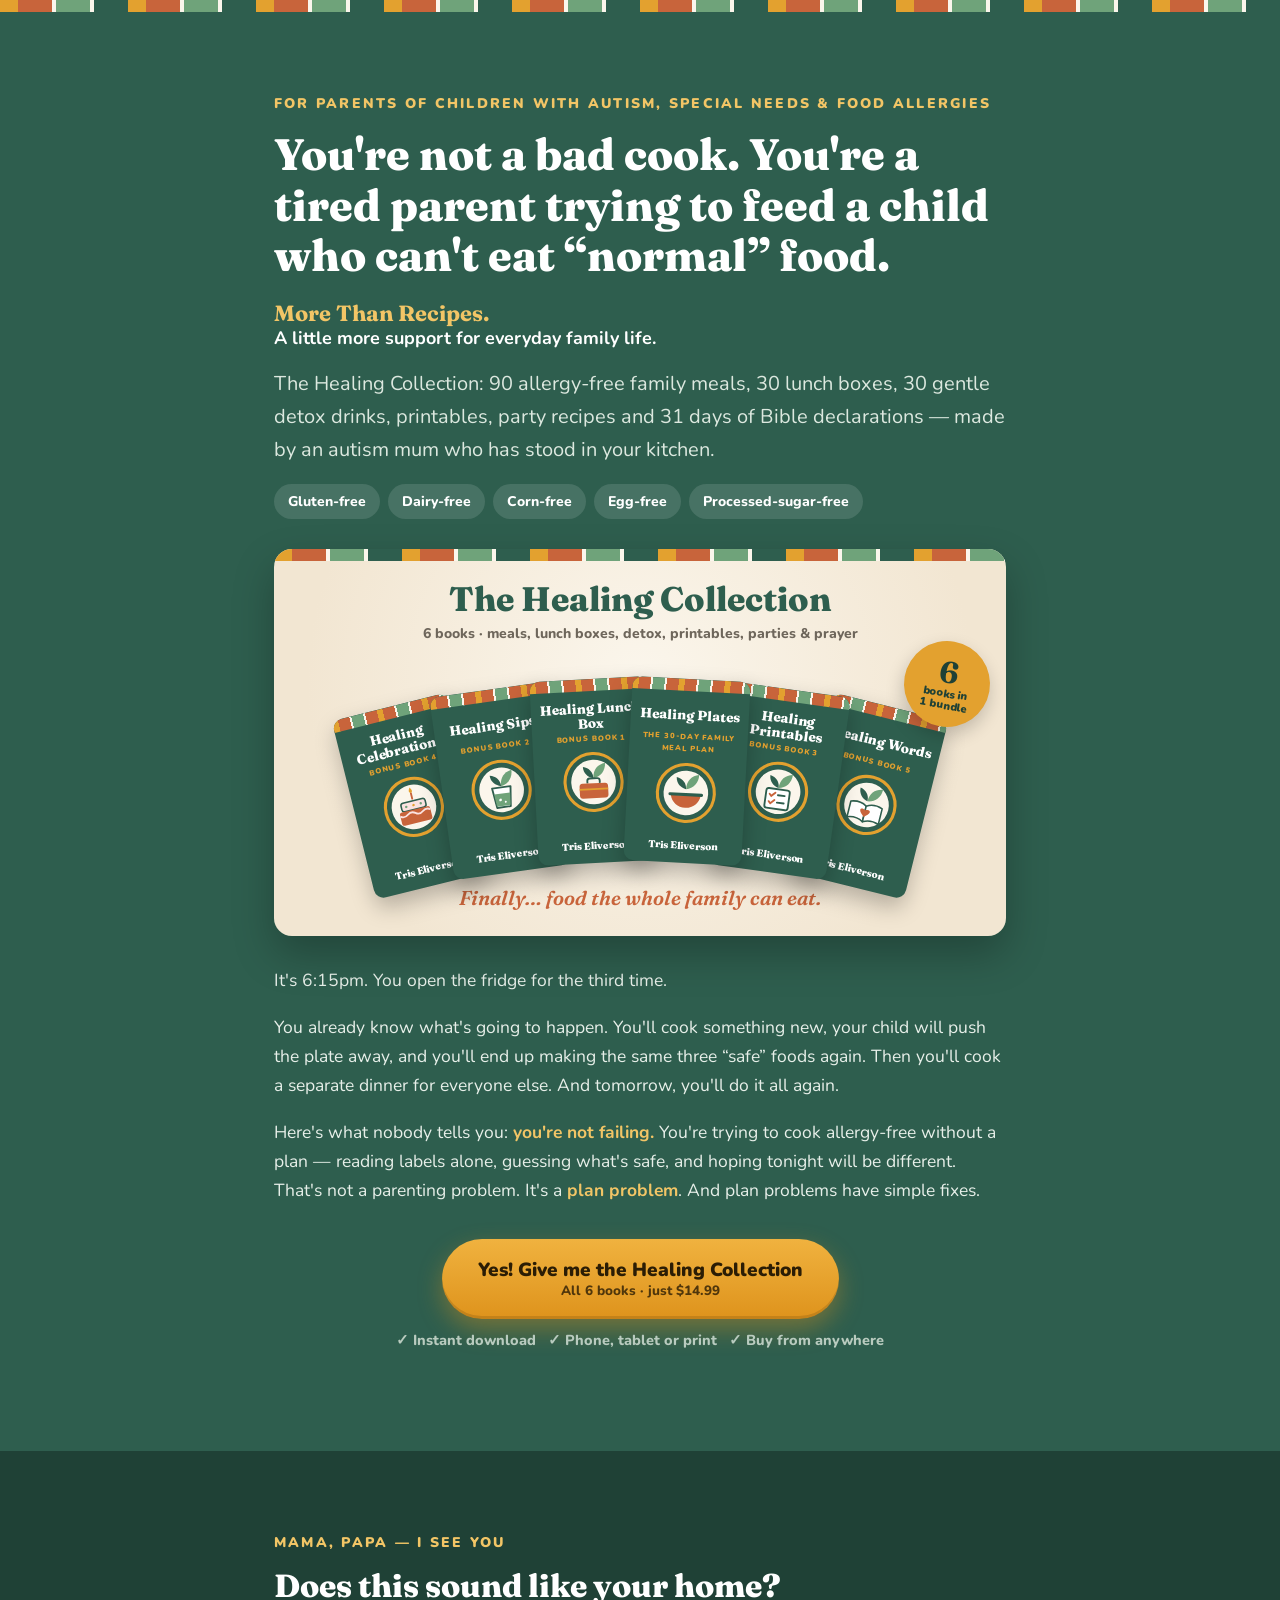
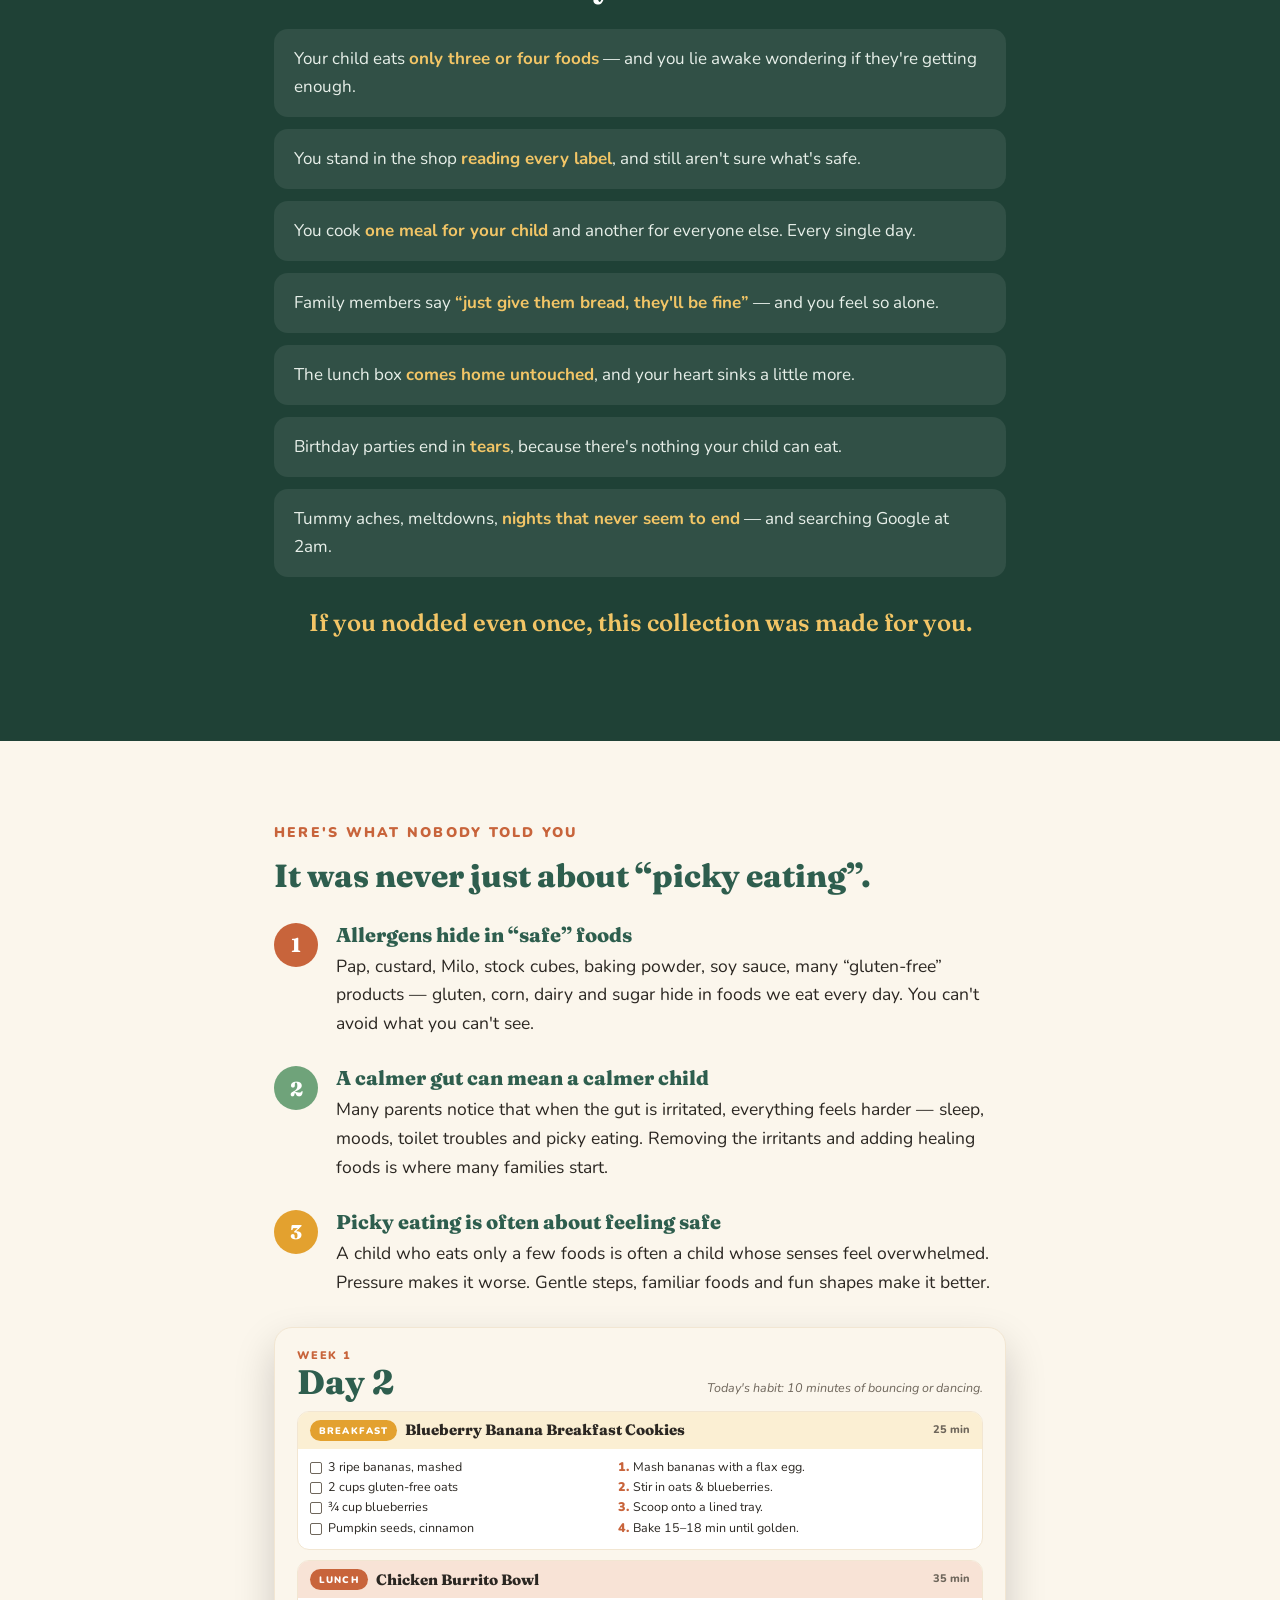
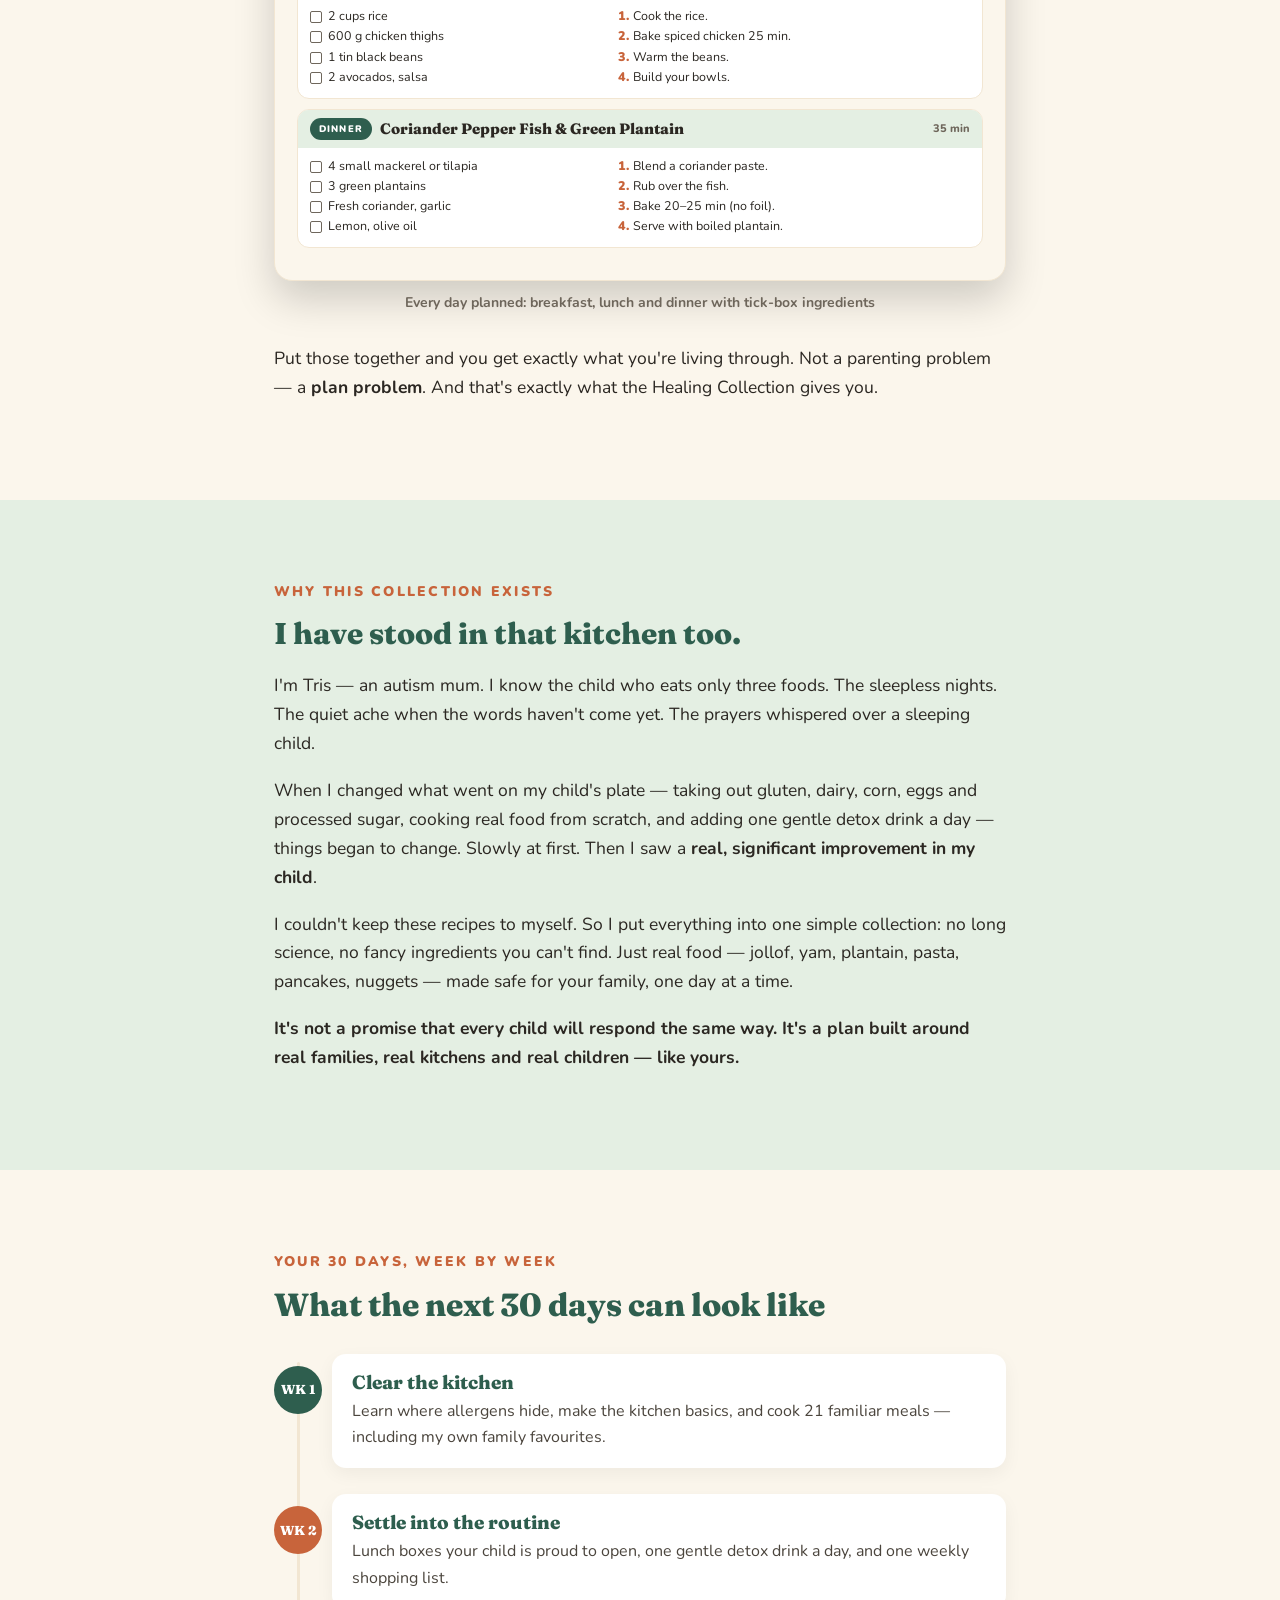
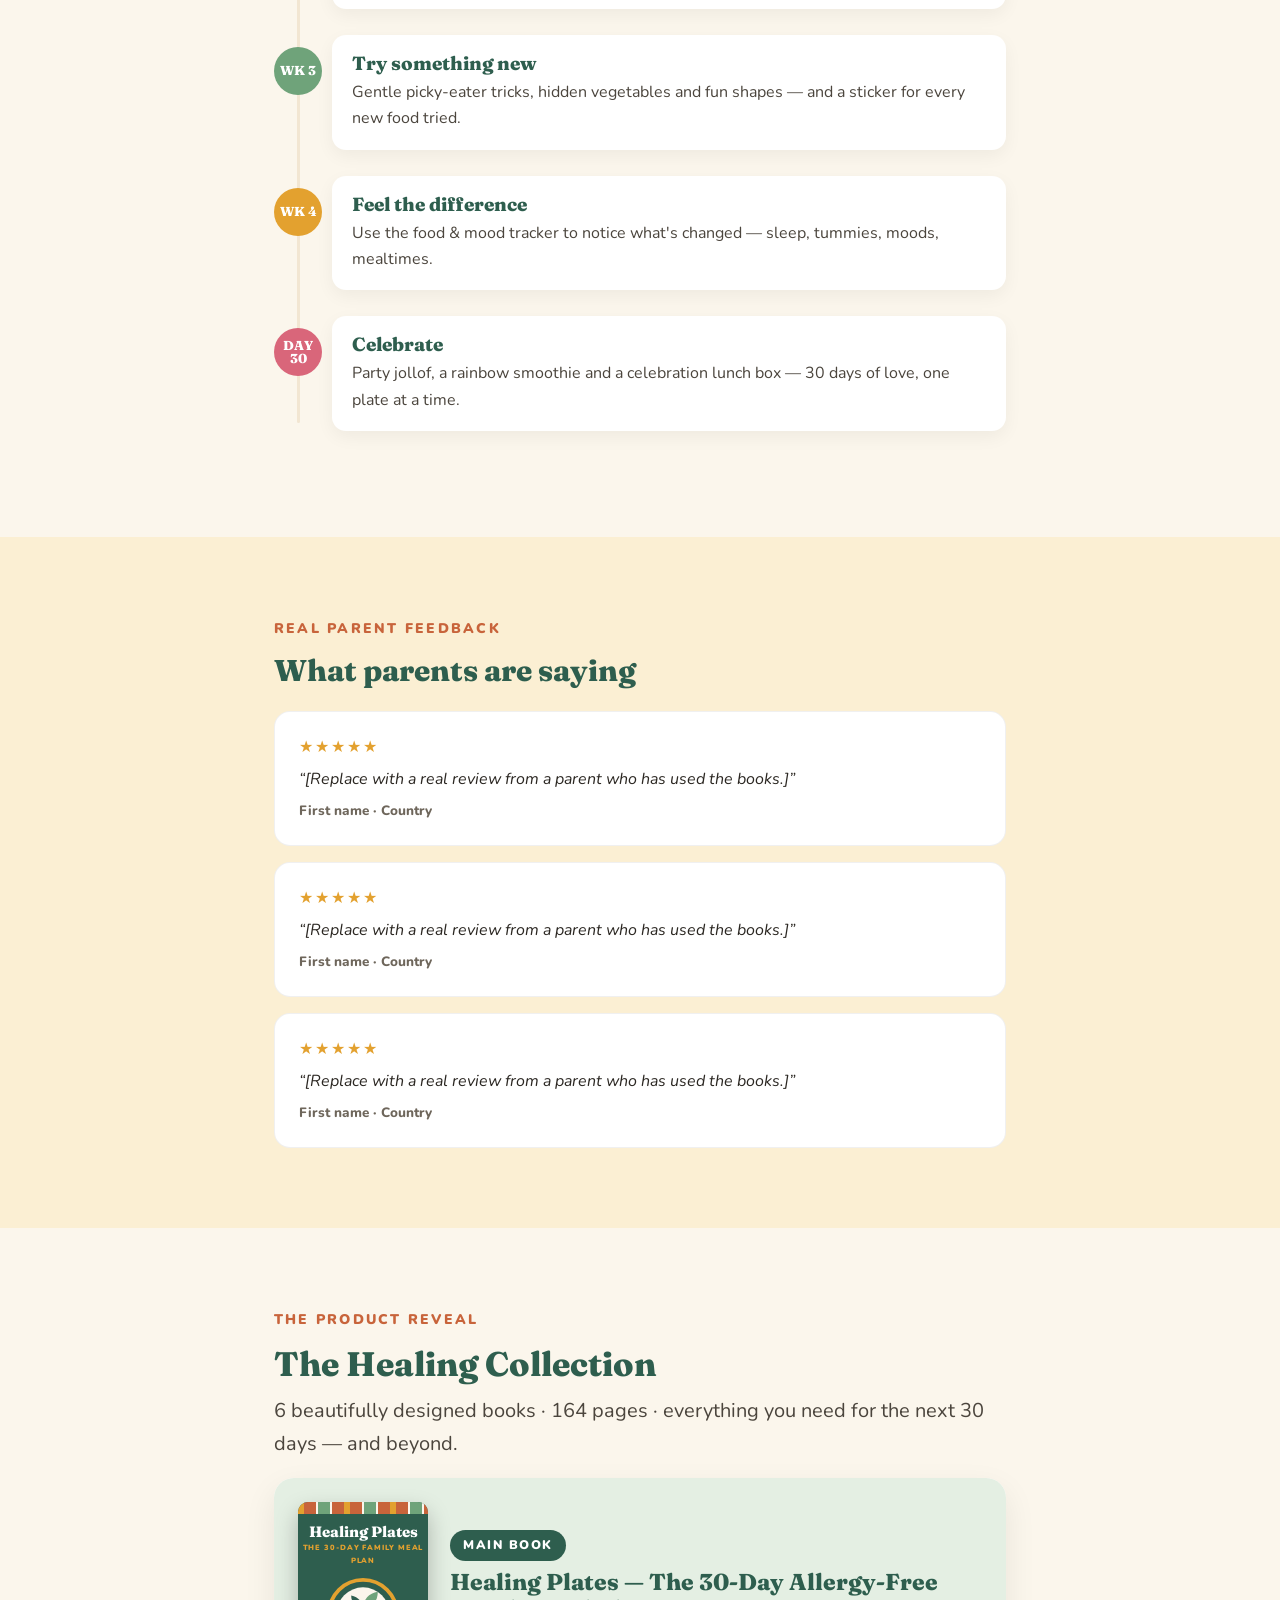
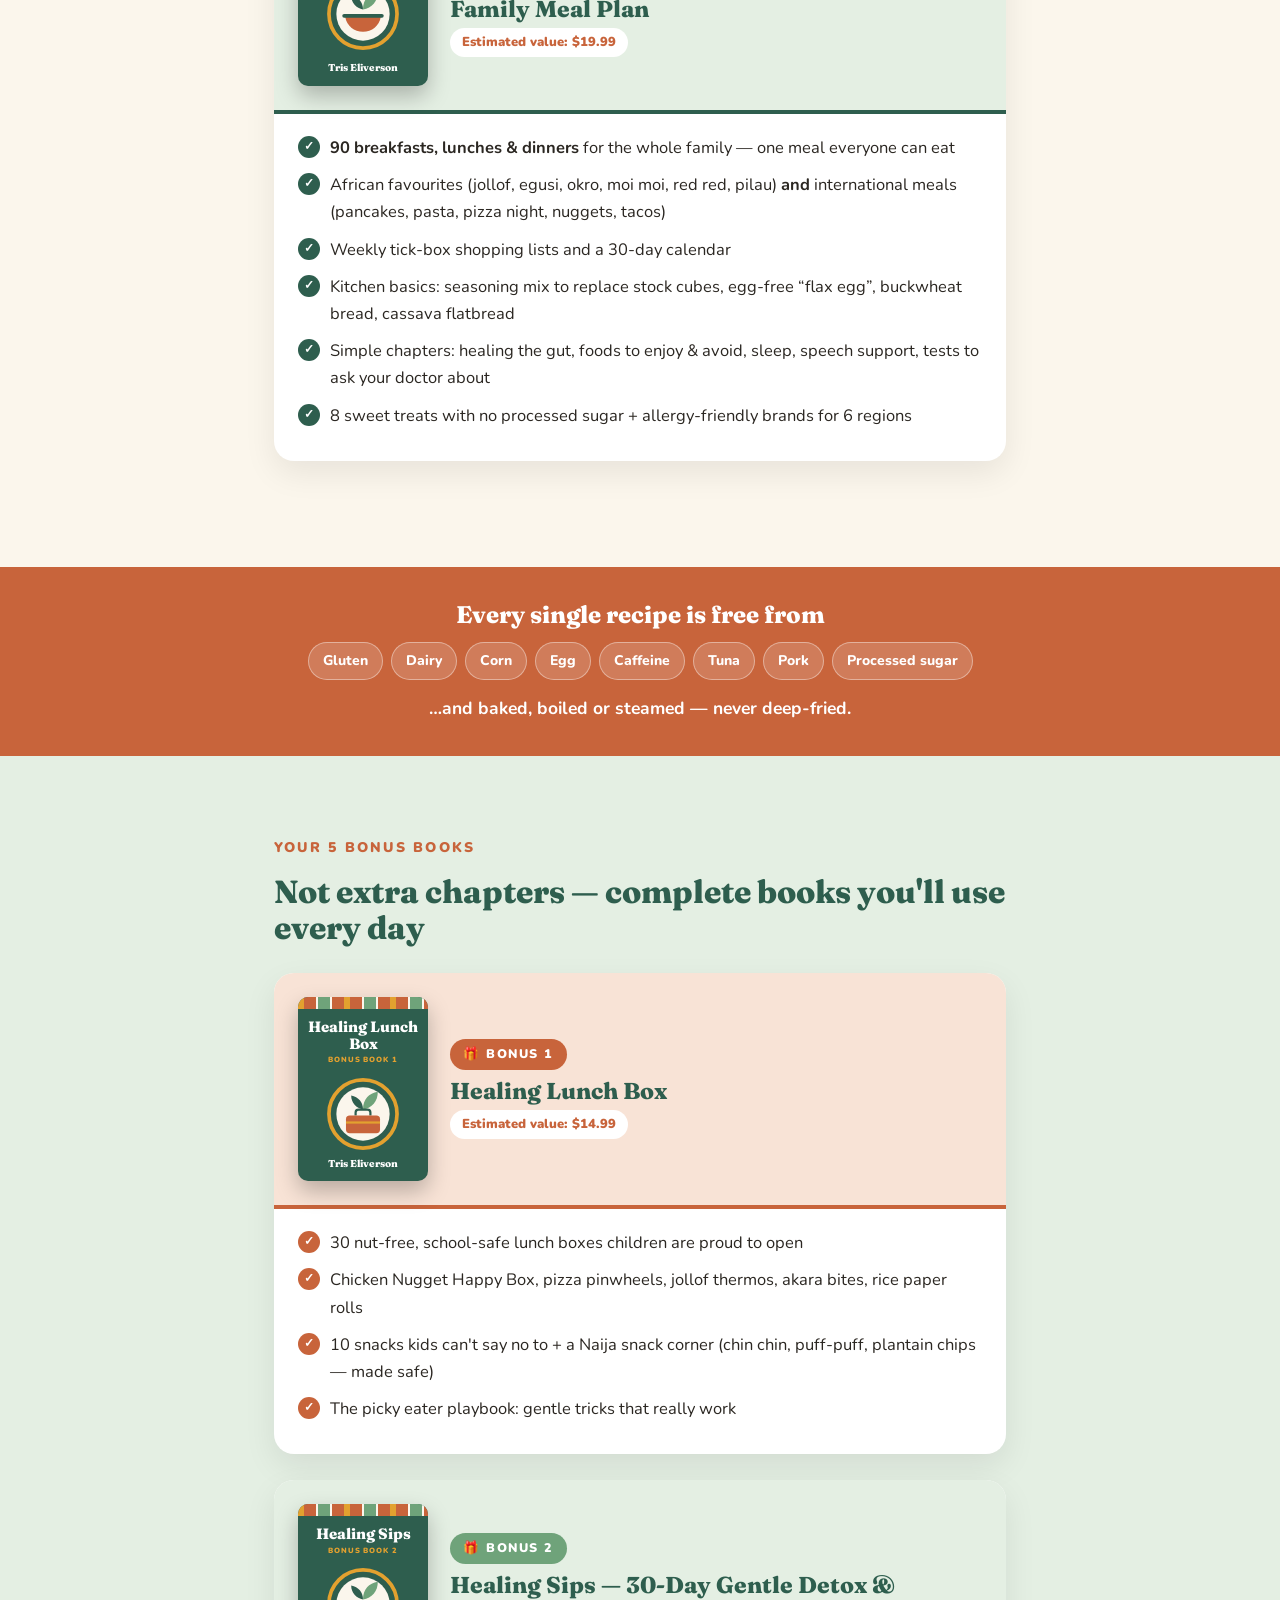
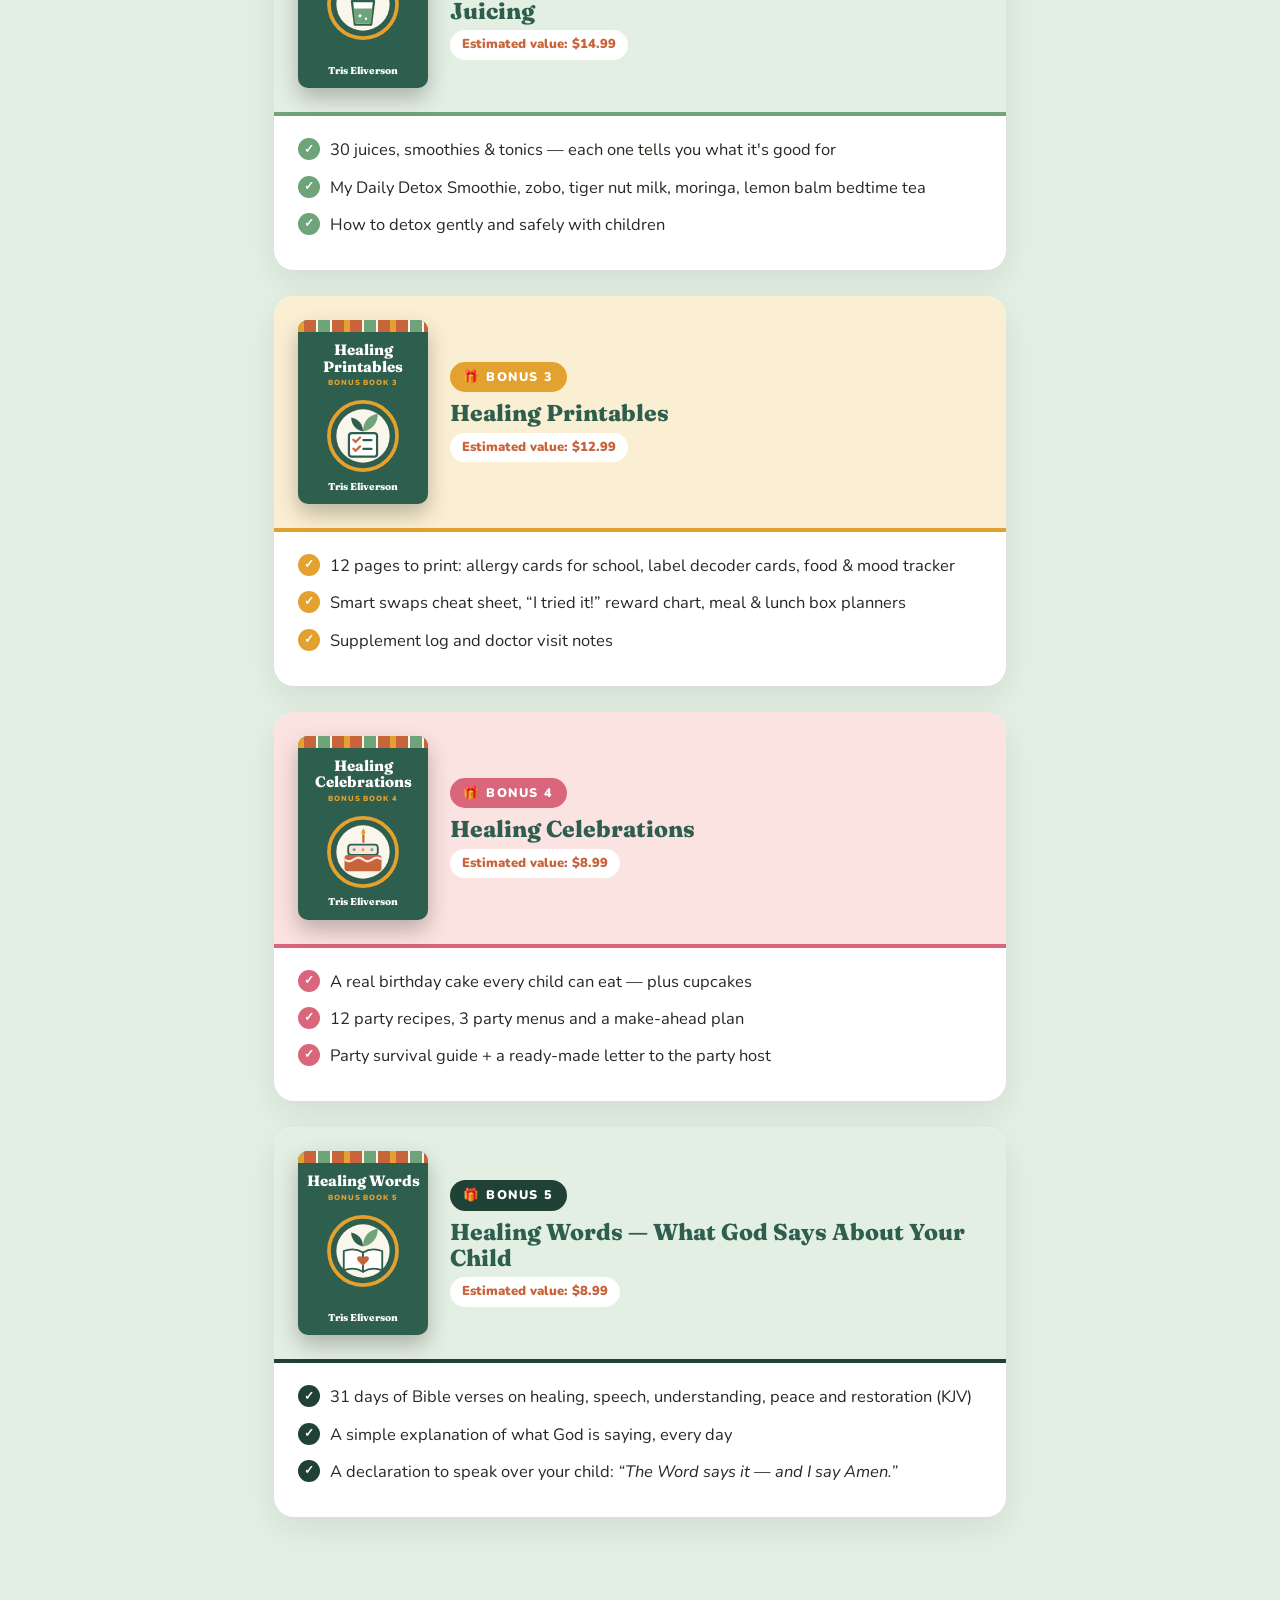
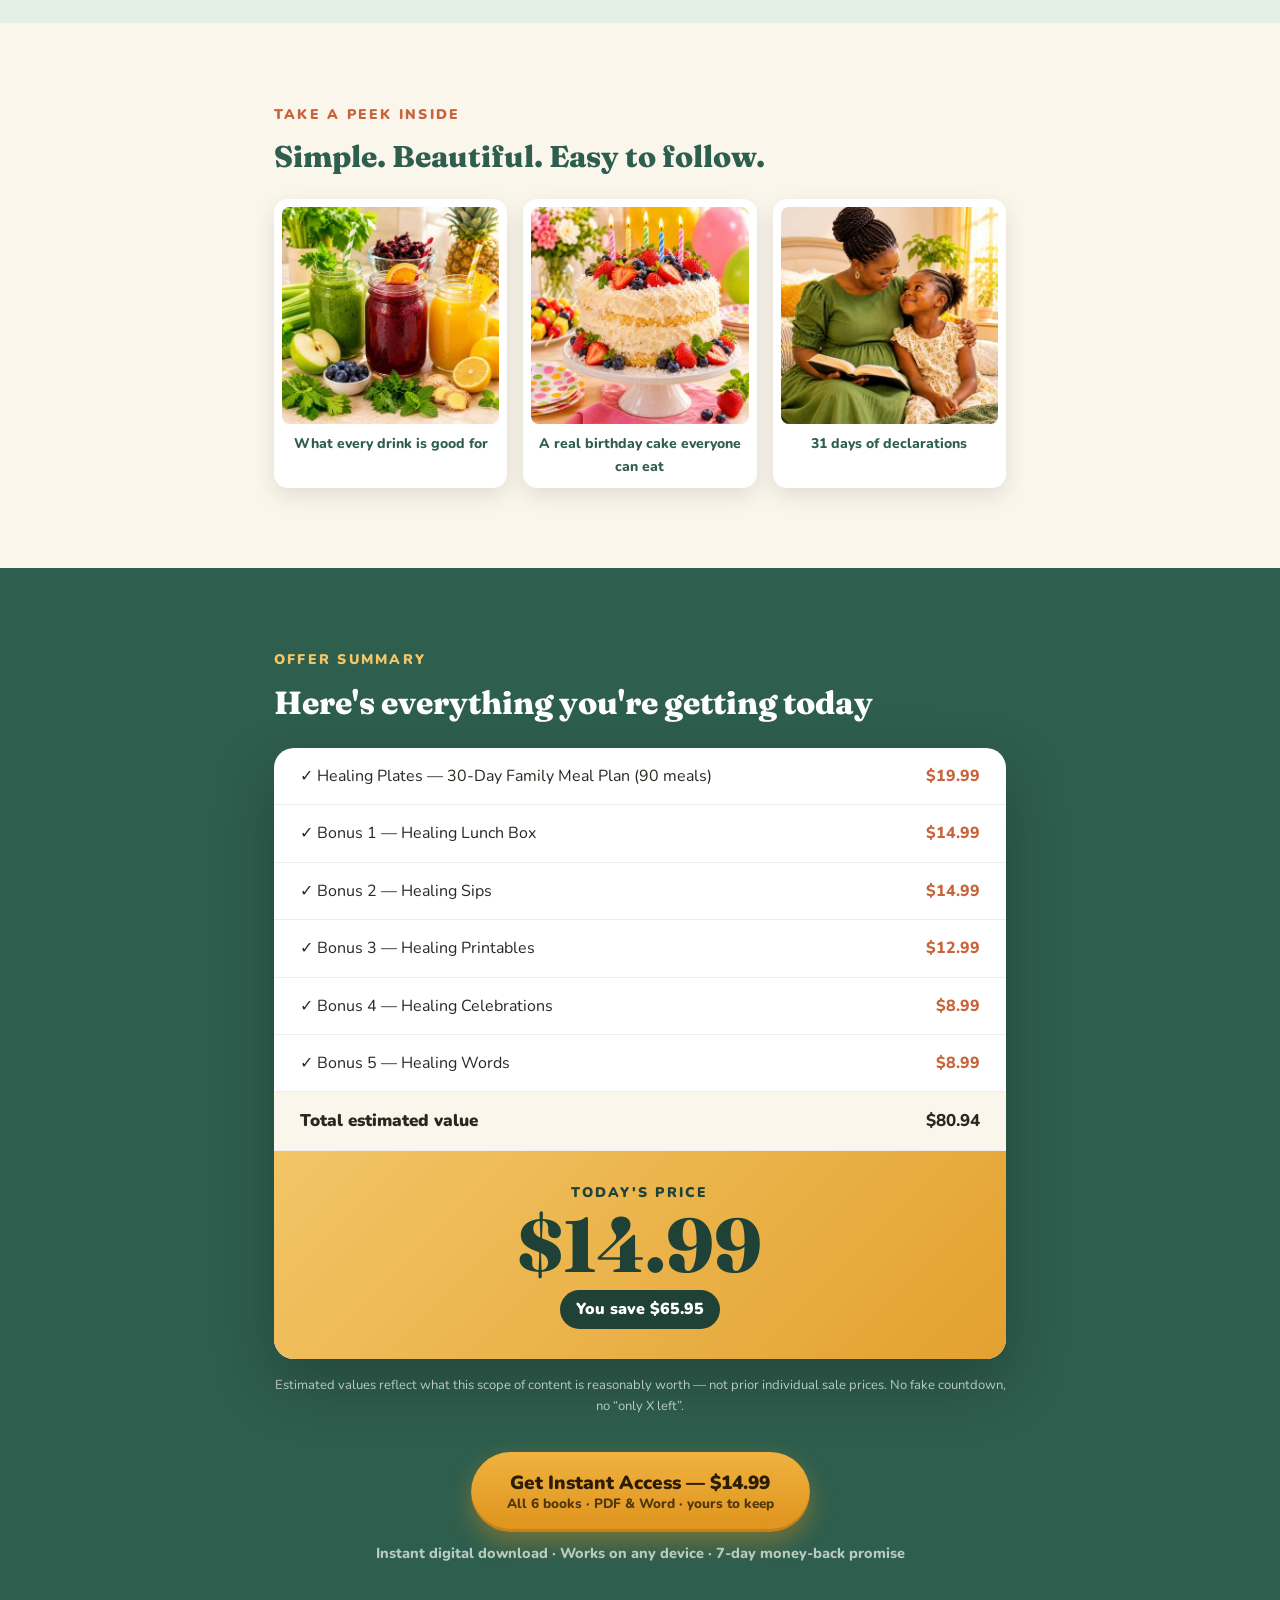
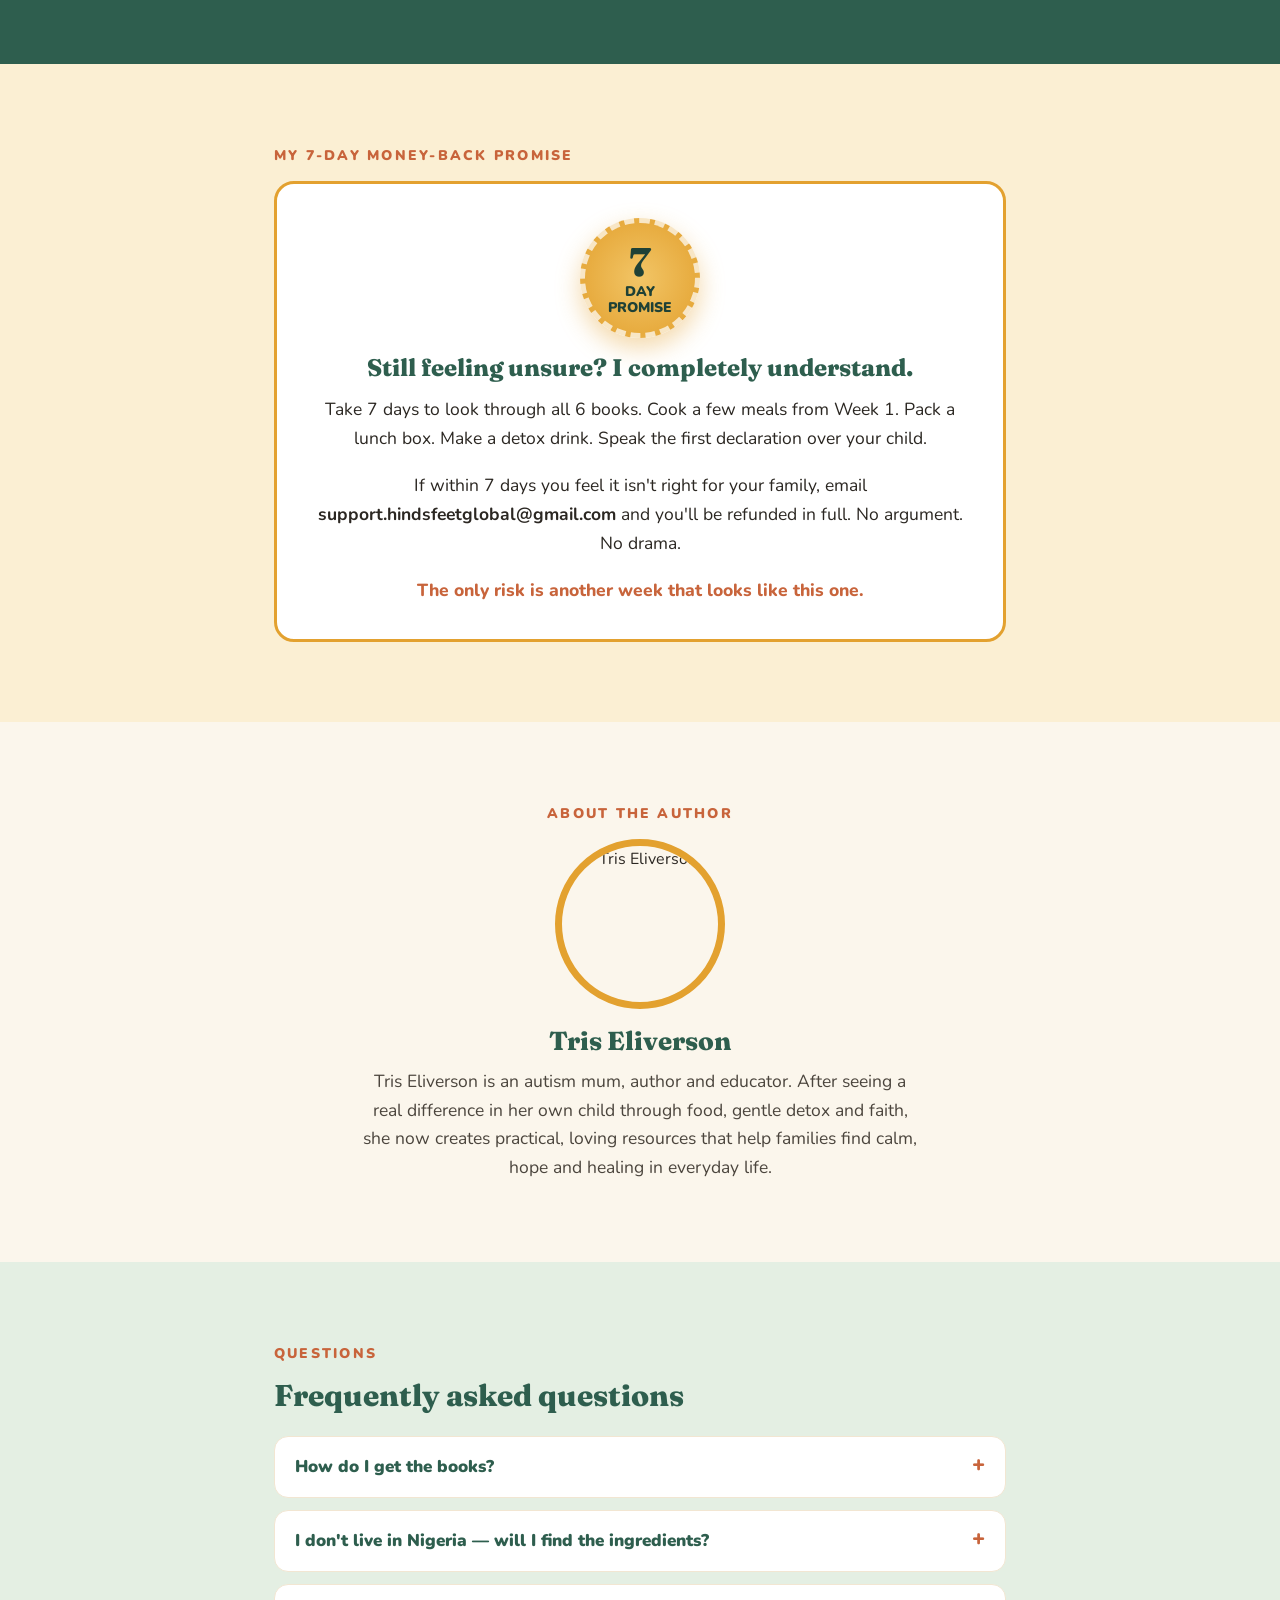
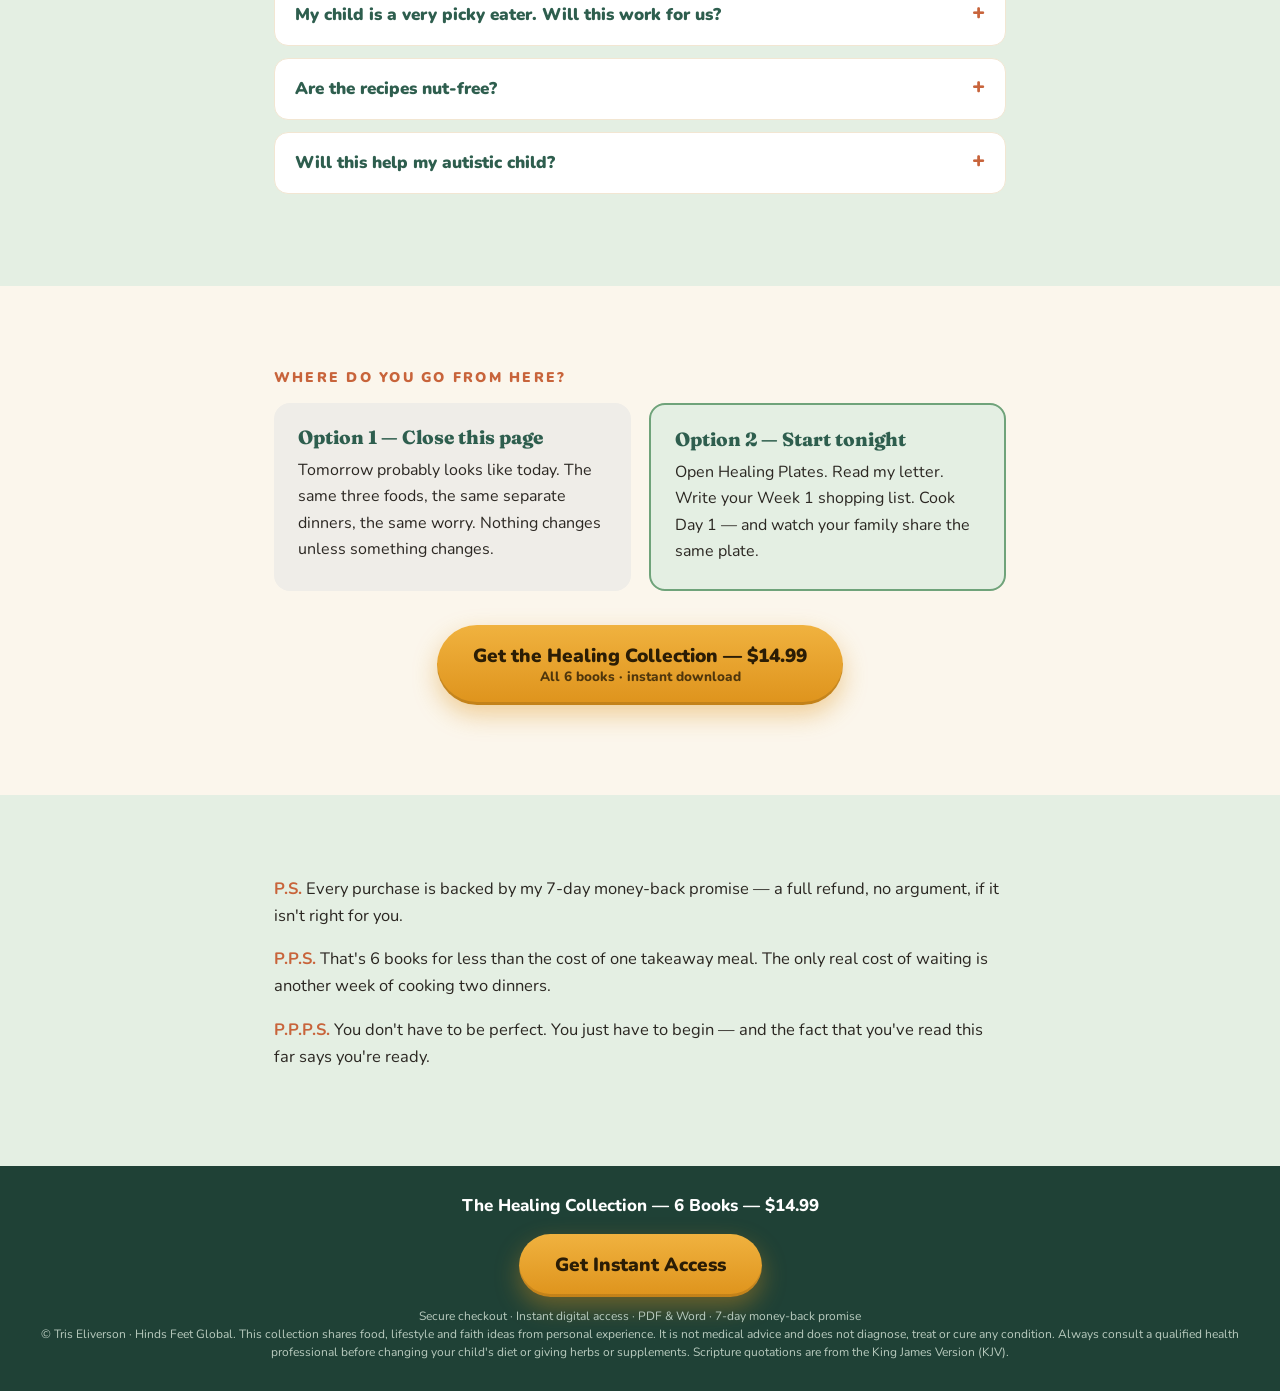
==== commit c4ce8d5d: "Sales page: tagline, new Day 2 breakfast (also in book), real photos for peek section Co-Authored-By" ====
--- a/sales/check-sales-page.html
+++ b/sales/check-sales-page.html
@@ -1,442 +1,430 @@
-<!doctype html><html><head><meta charset=utf-8><meta name=viewport content="width=device-width,initial-scale=1"></head><body style=margin:0><!--
-=====================================================================
- THE HEALING COLLECTION — SALES PAGE FOR ELEMENTOR
- How to use:
- 1. In WordPress create a new page → Template: "Elementor Canvas".
- 2. Edit with Elementor → drag in an "HTML" widget → paste ALL of this code.
- 3. PICTURES: each dashed box says "Picture 1, 2, 3…". Upload your picture to
-    Media, copy its URL, and replace the box with the <img> line shown in the
-    comment just above it.
- 4. BUY BUTTONS: every button has href="#". Replace "#" with your Selar link
-    (use Find & Replace: href="#"  →  href="https://selar.co/your-link").
- 5. TRACKING (optional): replace YOUR_PIXEL_ID and G-XXXXXXXXXX, or delete the
-    two <script> blocks at the top if you don't use them.
-=====================================================================
--->
+<!doctype html><html><head><meta charset=utf-8><meta name=viewport content="width=device-width,initial-scale=1"></head><body style=margin:0><style>.hcx .bar{display:none!important}</style><!-- THE HEALING COLLECTION — SALES PAGE (paste into an Elementor HTML widget). Buttons: replace href="#" with your Selar link. -->
 <!-- ================= TRACKING =================
-  Replace YOUR_PIXEL_ID and G-XXXXXXXXXX with your own IDs (the same ones as on thank-you.html).
+Replace YOUR_PIXEL_ID and G-XXXXXXXXXX with your own IDs (the same ones as on thank-you.html).
 -->
 <script>
-  !function(f,b,e,v,n,t,s){if(f.fbq)return;n=f.fbq=function(){n.callMethod?n.callMethod.apply(n,arguments):n.queue.push(arguments)};
-  if(!f._fbq)f._fbq=n;n.push=n;n.loaded=!0;n.version='2.0';n.queue=[];t=b.createElement(e);t.async=!0;
-  t.src=v;s=b.getElementsByTagName(e)[0];s.parentNode.insertBefore(t,s)}(window,document,'script','https://connect.facebook.net/en_US/fbevents.js');
-  fbq('init', 'YOUR_PIXEL_ID'); fbq('track', 'PageView');
-  fbq('track', 'ViewContent', { value: 14.99, currency: 'USD', content_name: 'The Healing Collection' });
+!function(f,b,e,v,n,t,s){if(f.fbq)return;n=f.fbq=function(){n.callMethod?n.callMethod.apply(n,arguments):n.queue.push(arguments)};
+if(!f._fbq)f._fbq=n;n.push=n;n.loaded=!0;n.version='2.0';n.queue=[];t=b.createElement(e);t.async=!0;
+t.src=v;s=b.getElementsByTagName(e)[0];s.parentNode.insertBefore(t,s)}(window,document,'script','https://connect.facebook.net/en_US/fbevents.js');
+fbq('init', 'YOUR_PIXEL_ID'); fbq('track', 'PageView');
+fbq('track', 'ViewContent', { value: 14.99, currency: 'USD', content_name: 'The Healing Collection' });
 </script>
 <script async src="https://www.googletagmanager.com/gtag/js?id=G-XXXXXXXXXX"></script>
 <script>
-  window.dataLayer = window.dataLayer || []; function gtag(){dataLayer.push(arguments);}
-  gtag('js', new Date()); gtag('config', 'G-XXXXXXXXXX');
-  document.addEventListener('click', function (e) {
-    var a = e.target.closest && e.target.closest('.hcx .btn'); if (!a) return;
-    if (window.fbq) fbq('track', 'InitiateCheckout', { value: 14.99, currency: 'USD' });
-    if (window.gtag) gtag('event', 'begin_checkout', { value: 14.99, currency: 'USD' });
-  });
+window.dataLayer = window.dataLayer || []; function gtag(){dataLayer.push(arguments);}
+gtag('js', new Date()); gtag('config', 'G-XXXXXXXXXX');
+document.addEventListener('click', function (e) {
+var a = e.target.closest && e.target.closest('.hcx .btn'); if (!a) return;
+if (window.fbq) fbq('track', 'InitiateCheckout', { value: 14.99, currency: 'USD' });
+if (window.gtag) gtag('event', 'begin_checkout', { value: 14.99, currency: 'USD' });
+});
 </script>
 <!-- ================= END TRACKING ================= -->
-
 <style>
-  @import url('https://fonts.googleapis.com/css2?family=Fraunces:opsz,wght@9..144,500;9..144,600;9..144,700;9..144,800&family=Nunito:wght@400;600;700;800;900&display=swap');
-  .hcx{
-    --green:#2E5E4E; --green-deep:#1F4136; --leaf:#6FA37A; --leaf-soft:#E4EFE3;
-    --terra:#C8643B; --terra-soft:#F8E3D6; --gold:#E3A12F; --gold-soft:#FBEFD3;
-    --pink:#D9667A; --pink-soft:#FBE3E1; --cream:#FBF6EC; --sand:#F2E6D2; --ink:#2B2722; --gray:#6E665B;
-    font-family:'Nunito', sans-serif; color:var(--ink); background:var(--cream); line-height:1.65; -webkit-font-smoothing:antialiased;
-  }
-  .hcx *{ box-sizing:border-box; margin:0; padding:0; }
-  .hcx h1,.hcx h2,.hcx h3,.hcx h4{ font-family:'Fraunces', serif !important; font-weight:800 !important; line-height:1.15; }
-  .hcx img{ max-width:100%; display:block; }
-  .hcx .wrap{ max-width:780px; margin:0 auto; padding:0 24px; }
-  .hcx .band{ padding:80px 0; }
-  .hcx .eyebrow{ font-size:14px; letter-spacing:.16em; text-transform:uppercase; font-weight:900; margin-bottom:14px; color:#C8643B !important; }
-  .hcx p{ margin-bottom:18px; font-size:17.5px; }
-  .hcx .lede{ font-size:20px; }
-  .hcx .stripe{ height:12px; background:repeating-linear-gradient(90deg,#E3A12F 0 18px,#C8643B 18px 52px,#FBF6EC 52px 56px,#6FA37A 56px 90px,#FBF6EC 90px 94px,#2E5E4E 94px 128px); }
-  .hcx .pic{ margin:30px 0; }
-  .hcx .pic img{ width:100%; border-radius:18px; box-shadow:0 18px 40px rgba(0,0,0,.18); }
-  .hcx .pic figcaption{ font-size:14px; color:#6E665B; text-align:center; margin-top:10px; font-weight:700; }
-
-  .hcx .btn{ display:inline-block; background:linear-gradient(180deg,#F0B23F,#DE931C) !important; color:#2B1D05 !important; font-weight:900 !important;
-    padding:19px 36px; border-radius:999px; text-decoration:none !important; font-size:19px; box-shadow:0 10px 24px rgba(222,147,28,.4), inset 0 -3px 0 rgba(0,0,0,.12);
-    text-align:center; line-height:1.3; }
-  .hcx .btn small{ display:block; font-size:13.5px; font-weight:800; opacity:.8; }
-  .hcx .btn-row{ text-align:center; margin:34px 0 10px; }
-  .hcx .trust{ text-align:center; font-size:14.5px; font-weight:800; color:#6E665B; }
-  .hcx .pills{ display:flex; flex-wrap:wrap; gap:8px; margin:6px 0 24px; }
-  .hcx .pills span{ border-radius:999px; padding:6px 14px; font-weight:800; font-size:14px; }
-
-  .hcx .point{ display:flex; gap:18px; margin-bottom:28px; align-items:flex-start; }
-  .hcx .point .mark{ width:44px; height:44px; border-radius:50%; color:#fff !important; display:flex; align-items:center; justify-content:center;
-    font-family:'Fraunces',serif; font-weight:800; font-size:20px; flex-shrink:0; }
-  .hcx .point h4{ font-size:20px; margin-bottom:6px; color:#2E5E4E !important; }
-  .hcx .point p{ margin-bottom:0; }
-
-  .hcx .struggle{ background:rgba(255,255,255,.08); border-radius:14px; padding:16px 20px; margin-bottom:12px; font-size:17px; color:#E7EFE9 !important; }
-  .hcx .struggle b{ color:#F2C566 !important; }
-
-  .hcx .timeline{ position:relative; padding-left:58px; }
-  .hcx .timeline::before{ content:""; position:absolute; left:23px; top:8px; bottom:8px; width:3px; background:#F2E6D2; border-radius:3px; }
-  .hcx .step{ position:relative; margin-bottom:26px; background:#fff; border-radius:14px; padding:18px 20px; box-shadow:0 6px 18px rgba(0,0,0,.05); }
-  .hcx .step::before{ content:attr(data-n); position:absolute; left:-58px; top:12px; width:48px; height:48px; border-radius:50%; color:#fff !important;
-    background:var(--c,#2E5E4E); display:flex; align-items:center; justify-content:center; font-family:'Fraunces',serif; font-weight:800; font-size:13px; text-align:center; line-height:1.05; }
-  .hcx .step h4{ font-size:19px; margin-bottom:4px; color:#2E5E4E !important; }
-  .hcx .step p{ margin-bottom:0; font-size:16px; color:#4B453D; }
-
-  .hcx .bookcard{ background:#fff; border-radius:20px; overflow:hidden; margin-bottom:26px; box-shadow:0 12px 32px rgba(0,0,0,.08); }
-  .hcx .bookcard .top{ display:flex; gap:22px; align-items:center; padding:24px; background:var(--soft); border-bottom:4px solid var(--c); }
-  .hcx .bookcard .top img{ width:130px; border-radius:10px; box-shadow:0 10px 22px rgba(0,0,0,.22); flex-shrink:0; }
-  .hcx .bookcard .tag{ display:inline-block; background:var(--c); color:#fff !important; font-weight:900; font-size:12.5px; letter-spacing:.12em; text-transform:uppercase; border-radius:999px; padding:5px 13px; margin-bottom:8px; }
-  .hcx .bookcard h3{ font-size:23px; color:#2E5E4E !important; margin-bottom:6px; }
-  .hcx .bookcard .val{ display:inline-block; background:#fff; color:#C8643B !important; font-weight:900; font-size:13px; padding:4px 12px; border-radius:20px; }
-  .hcx .bookcard ul{ list-style:none; padding:20px 24px 22px; }
-  .hcx .bookcard li{ padding-left:32px; position:relative; margin-bottom:10px; font-size:16.5px; }
-  .hcx .bookcard li::before{ content:'✓'; position:absolute; left:0; top:2px; width:22px; height:22px; border-radius:50%; background:var(--c); color:#fff;
-    font-size:12px; font-weight:900; display:flex; align-items:center; justify-content:center; }
-
-  .hcx .free{ background:#C8643B; text-align:center; padding:34px 0; }
-  .hcx .free h3{ color:#fff !important; font-size:24px; margin-bottom:14px; }
-  .hcx .free .pills{ justify-content:center; margin:0; }
-  .hcx .free .pills span{ background:rgba(255,255,255,.16); border:1.5px solid rgba(255,255,255,.4); color:#fff !important; }
-
-  .hcx .peek{ display:grid; grid-template-columns:1fr 1fr; gap:16px; margin-top:24px; }
-  .hcx .peek figure{ background:#fff; border-radius:14px; padding:8px; box-shadow:0 8px 22px rgba(0,0,0,.1); }
-  .hcx .peek img{ border-radius:8px; }
-  .hcx .peek figcaption{ text-align:center; font-weight:800; font-size:14px; color:#2E5E4E; padding:8px 4px 2px; }
-
-  .hcx .tgrid{ display:grid; gap:16px; }
-  .hcx .tcard{ background:#fff; border-radius:16px; padding:22px 24px; border:1px solid rgba(0,0,0,.06); }
-  .hcx .tcard .stars{ color:#E3A12F; letter-spacing:2px; font-size:16px; margin-bottom:6px; }
-  .hcx .tcard .quote{ font-style:italic; font-size:16px; }
-  .hcx .tcard .who{ margin-top:8px; font-size:13.5px; color:#6E665B; font-weight:800; }
-
-  .hcx .offer{ background:#fff; border-radius:20px; overflow:hidden; box-shadow:0 24px 60px rgba(0,0,0,.25); }
-  .hcx .offer-row{ display:flex; justify-content:space-between; gap:16px; padding:15px 26px; border-bottom:1px solid #eee; font-size:16px; color:#2B2722 !important; }
-  .hcx .offer-row span:last-child{ font-weight:800; color:#C8643B !important; white-space:nowrap; }
-  .hcx .offer-row.total{ font-weight:900; background:#FBF6EC; font-size:17px; }
-  .hcx .offer-row.total span:last-child{ color:#2B2722 !important; }
-  .hcx .offer-price{ text-align:center; padding:30px 26px; background:linear-gradient(135deg,#F2C566,#E3A12F); }
-  .hcx .offer-price .label{ font-size:14px; font-weight:900; letter-spacing:.16em; color:#1F4136 !important; }
-  .hcx .offer-price .big{ font-family:'Fraunces',serif; font-size:76px; font-weight:800; line-height:1.05; color:#1F4136 !important; }
-  .hcx .offer-price .save{ display:inline-block; background:#1F4136; color:#fff !important; font-weight:900; padding:6px 16px; border-radius:999px; margin-top:6px; }
-
-  .hcx .guarantee{ background:#fff; border-radius:20px; padding:34px; text-align:center; border:3px solid #E3A12F; }
-  .hcx .seal{ width:120px; height:120px; border-radius:50%; margin:0 auto 16px; background:radial-gradient(circle,#F2C566,#E3A12F); color:#1F4136;
-    display:flex; flex-direction:column; align-items:center; justify-content:center; font-weight:900; font-size:14px; line-height:1.1; box-shadow:0 10px 24px rgba(227,161,47,.4);
-    border:5px dashed rgba(255,255,255,.7); }
-  .hcx .seal b{ font-family:'Fraunces',serif; font-size:40px; }
-
-  .hcx .author img{ width:170px; height:170px; border-radius:50%; object-fit:cover; object-position:50% 20%; margin:0 auto 18px; border:7px solid #E3A12F; }
-
-  .hcx .two-opt{ display:grid; gap:18px; grid-template-columns:1fr 1fr; }
-  .hcx .opt{ padding:24px; border-radius:16px; }
-  .hcx .opt.no{ background:#EFEDE8; } .hcx .opt.yes{ background:#E4EFE3; border:2px solid #6FA37A; }
-  .hcx .opt h4{ color:#2E5E4E !important; margin-bottom:8px; font-size:19px; }
-  .hcx .opt p{ font-size:16px; margin-bottom:0; }
-
-  .hcx details{ background:#fff; border-radius:14px; padding:16px 20px; margin-bottom:12px; border:1px solid #F2E6D2; }
-  .hcx summary{ font-weight:900; font-size:17px; cursor:pointer; color:#2E5E4E; list-style:none; }
-  .hcx summary::-webkit-details-marker{ display:none; }
-  .hcx summary::after{ content:'+'; float:right; color:#C8643B; font-size:22px; line-height:1; }
-  .hcx details[open] summary::after{ content:'–'; }
-  .hcx details p{ margin:10px 0 0; font-size:16px; }
-
-  .hcx .ps{ margin-bottom:16px; font-size:16.5px; }
-  .hcx .ps b{ color:#C8643B !important; }
-  .hcx footer.foot{ background:#1F4136; text-align:center; padding:26px 20px 30px; }
-  .hcx footer.foot .t{ color:#fff !important; font-size:17px; font-weight:800; }
-  .hcx footer.foot small{ display:block; color:#B9CBBF !important; margin-top:10px; font-size:12px; line-height:1.5; }
-
-  .hcx .bar{ position:fixed; left:0; right:0; bottom:0; z-index:9999; background:rgba(31,65,54,.97); padding:10px 14px; display:none; align-items:center; justify-content:space-between; gap:12px; }
-  .hcx .bar .t{ color:#fff !important; font-weight:800; font-size:14px; line-height:1.2; } .hcx .bar .t b{ color:#F2C566 !important; font-size:20px; }
-  .hcx .bar .btn{ font-size:16px; padding:12px 20px; }
-
-  @media(max-width:640px){
-    .hcx .band{ padding:56px 0; }
-    .hcx h1{ font-size:34px !important; }
-    .hcx .two-opt{ grid-template-columns:1fr; }
-    .hcx .offer-row{ padding:13px 18px; font-size:15px; }
-    .hcx .bookcard .top{ flex-direction:column; text-align:center; }
-    .hcx .bookcard .top img{ width:150px; }
-    .hcx .btn{ width:100%; padding:17px 20px; font-size:17px; }
-    .hcx .bar{ display:flex; } .hcx .bar .btn{ width:auto; }
-    .hcx footer.foot{ padding-bottom:90px; }
-  }
-
-  /* picture placeholders — replace each box with your <img> */
-  .hcx .imgph{ width:100%; border:3px dashed #E3A12F; border-radius:14px; background:#FFF8EA; display:flex; align-items:center; justify-content:center; text-align:center; }
-  .hcx .imgph span{ color:#C8643B; font-weight:800; font-size:14px; line-height:1.4; padding:8px; }
-  .hcx .imgph span b{ color:#2E5E4E; }
-  @media(max-width:640px){ .hcx .bookcard .top .imgph{ width:150px !important; margin:0 auto; } }
+@import url('https://fonts.googleapis.com/css2?family=Fraunces:opsz,wght@9..144,500;9..144,600;9..144,700;9..144,800&family=Nunito:wght@400;600;700;800;900&display=swap');
+.hcx{
+--green:#2E5E4E; --green-deep:#1F4136; --leaf:#6FA37A; --leaf-soft:#E4EFE3;
+--terra:#C8643B; --terra-soft:#F8E3D6; --gold:#E3A12F; --gold-soft:#FBEFD3;
+--pink:#D9667A; --pink-soft:#FBE3E1; --cream:#FBF6EC; --sand:#F2E6D2; --ink:#2B2722; --gray:#6E665B;
+font-family:'Nunito', sans-serif; color:var(--ink); background:var(--cream); line-height:1.65; -webkit-font-smoothing:antialiased;
+}
+.hcx *{ box-sizing:border-box; margin:0; padding:0; }
+.hcx h1,.hcx h2,.hcx h3,.hcx h4{ font-family:'Fraunces', serif !important; font-weight:800 !important; line-height:1.15; }
+.hcx img{ max-width:100%; display:block; }
+.hcx .wrap{ max-width:780px; margin:0 auto; padding:0 24px; }
+.hcx .band{ padding:80px 0; }
+.hcx .eyebrow{ font-size:14px; letter-spacing:.16em; text-transform:uppercase; font-weight:900; margin-bottom:14px; color:#C8643B !important; }
+.hcx p{ margin-bottom:18px; font-size:17.5px; }
+.hcx .lede{ font-size:20px; }
+.hcx .stripe{ height:12px; background:repeating-linear-gradient(90deg,#E3A12F 0 18px,#C8643B 18px 52px,#FBF6EC 52px 56px,#6FA37A 56px 90px,#FBF6EC 90px 94px,#2E5E4E 94px 128px); }
+.hcx .pic{ margin:30px 0; }
+.hcx .pic img{ width:100%; border-radius:18px; box-shadow:0 18px 40px rgba(0,0,0,.18); }
+.hcx .pic figcaption{ font-size:14px; color:#6E665B; text-align:center; margin-top:10px; font-weight:700; }
+.hcx .btn{ display:inline-block; background:linear-gradient(180deg,#F0B23F,#DE931C) !important; color:#2B1D05 !important; font-weight:900 !important;
+padding:19px 36px; border-radius:999px; text-decoration:none !important; font-size:19px; box-shadow:0 10px 24px rgba(222,147,28,.4), inset 0 -3px 0 rgba(0,0,0,.12);
+text-align:center; line-height:1.3; }
+.hcx .btn small{ display:block; font-size:13.5px; font-weight:800; opacity:.8; }
+.hcx .btn-row{ text-align:center; margin:34px 0 10px; }
+.hcx .trust{ text-align:center; font-size:14.5px; font-weight:800; color:#6E665B; }
+.hcx .pills{ display:flex; flex-wrap:wrap; gap:8px; margin:6px 0 24px; }
+.hcx .pills span{ border-radius:999px; padding:6px 14px; font-weight:800; font-size:14px; }
+.hcx .point{ display:flex; gap:18px; margin-bottom:28px; align-items:flex-start; }
+.hcx .point .mark{ width:44px; height:44px; border-radius:50%; color:#fff !important; display:flex; align-items:center; justify-content:center;
+font-family:'Fraunces',serif; font-weight:800; font-size:20px; flex-shrink:0; }
+.hcx .point h4{ font-size:20px; margin-bottom:6px; color:#2E5E4E !important; }
+.hcx .point p{ margin-bottom:0; }
+.hcx .struggle{ background:rgba(255,255,255,.08); border-radius:14px; padding:16px 20px; margin-bottom:12px; font-size:17px; color:#E7EFE9 !important; }
+.hcx .struggle b{ color:#F2C566 !important; }
+.hcx .timeline{ position:relative; padding-left:58px; }
+.hcx .timeline::before{ content:""; position:absolute; left:23px; top:8px; bottom:8px; width:3px; background:#F2E6D2; border-radius:3px; }
+.hcx .step{ position:relative; margin-bottom:26px; background:#fff; border-radius:14px; padding:18px 20px; box-shadow:0 6px 18px rgba(0,0,0,.05); }
+.hcx .step::before{ content:attr(data-n); position:absolute; left:-58px; top:12px; width:48px; height:48px; border-radius:50%; color:#fff !important;
+background:var(--c,#2E5E4E); display:flex; align-items:center; justify-content:center; font-family:'Fraunces',serif; font-weight:800; font-size:13px; text-align:center; line-height:1.05; }
+.hcx .step h4{ font-size:19px; margin-bottom:4px; color:#2E5E4E !important; }
+.hcx .step p{ margin-bottom:0; font-size:16px; color:#4B453D; }
+.hcx .bookcard{ background:#fff; border-radius:20px; overflow:hidden; margin-bottom:26px; box-shadow:0 12px 32px rgba(0,0,0,.08); }
+.hcx .bookcard .top{ display:flex; gap:22px; align-items:center; padding:24px; background:var(--soft); border-bottom:4px solid var(--c); }
+.hcx .bookcard .top img{ width:130px; border-radius:10px; box-shadow:0 10px 22px rgba(0,0,0,.22); flex-shrink:0; }
+.hcx .bookcard .tag{ display:inline-block; background:var(--c); color:#fff !important; font-weight:900; font-size:12.5px; letter-spacing:.12em; text-transform:uppercase; border-radius:999px; padding:5px 13px; margin-bottom:8px; }
+.hcx .bookcard h3{ font-size:23px; color:#2E5E4E !important; margin-bottom:6px; }
+.hcx .bookcard .val{ display:inline-block; background:#fff; color:#C8643B !important; font-weight:900; font-size:13px; padding:4px 12px; border-radius:20px; }
+.hcx .bookcard ul{ list-style:none; padding:20px 24px 22px; }
+.hcx .bookcard li{ padding-left:32px; position:relative; margin-bottom:10px; font-size:16.5px; }
+.hcx .bookcard li::before{ content:'✓'; position:absolute; left:0; top:2px; width:22px; height:22px; border-radius:50%; background:var(--c); color:#fff;
+font-size:12px; font-weight:900; display:flex; align-items:center; justify-content:center; }
+.hcx .free{ background:#C8643B; text-align:center; padding:34px 0; }
+.hcx .free h3{ color:#fff !important; font-size:24px; margin-bottom:14px; }
+.hcx .free .pills{ justify-content:center; margin:0; }
+.hcx .free .pills span{ background:rgba(255,255,255,.16); border:1.5px solid rgba(255,255,255,.4); color:#fff !important; }
+.hcx .peek{ display:grid; grid-template-columns:1fr 1fr; gap:16px; margin-top:24px; }
+.hcx .peek figure{ background:#fff; border-radius:14px; padding:8px; box-shadow:0 8px 22px rgba(0,0,0,.1); }
+.hcx .peek img{ border-radius:8px; }
+.hcx .peek figcaption{ text-align:center; font-weight:800; font-size:14px; color:#2E5E4E; padding:8px 4px 2px; }
+.hcx .tgrid{ display:grid; gap:16px; }
+.hcx .tcard{ background:#fff; border-radius:16px; padding:22px 24px; border:1px solid rgba(0,0,0,.06); }
+.hcx .tcard .stars{ color:#E3A12F; letter-spacing:2px; font-size:16px; margin-bottom:6px; }
+.hcx .tcard .quote{ font-style:italic; font-size:16px; }
+.hcx .tcard .who{ margin-top:8px; font-size:13.5px; color:#6E665B; font-weight:800; }
+.hcx .offer{ background:#fff; border-radius:20px; overflow:hidden; box-shadow:0 24px 60px rgba(0,0,0,.25); }
+.hcx .offer-row{ display:flex; justify-content:space-between; gap:16px; padding:15px 26px; border-bottom:1px solid #eee; font-size:16px; color:#2B2722 !important; }
+.hcx .offer-row span:last-child{ font-weight:800; color:#C8643B !important; white-space:nowrap; }
+.hcx .offer-row.total{ font-weight:900; background:#FBF6EC; font-size:17px; }
+.hcx .offer-row.total span:last-child{ color:#2B2722 !important; }
+.hcx .offer-price{ text-align:center; padding:30px 26px; background:linear-gradient(135deg,#F2C566,#E3A12F); }
+.hcx .offer-price .label{ font-size:14px; font-weight:900; letter-spacing:.16em; color:#1F4136 !important; }
+.hcx .offer-price .big{ font-family:'Fraunces',serif; font-size:76px; font-weight:800; line-height:1.05; color:#1F4136 !important; }
+.hcx .offer-price .save{ display:inline-block; background:#1F4136; color:#fff !important; font-weight:900; padding:6px 16px; border-radius:999px; margin-top:6px; }
+.hcx .guarantee{ background:#fff; border-radius:20px; padding:34px; text-align:center; border:3px solid #E3A12F; }
+.hcx .seal{ width:120px; height:120px; border-radius:50%; margin:0 auto 16px; background:radial-gradient(circle,#F2C566,#E3A12F); color:#1F4136;
+display:flex; flex-direction:column; align-items:center; justify-content:center; font-weight:900; font-size:14px; line-height:1.1; box-shadow:0 10px 24px rgba(227,161,47,.4);
+border:5px dashed rgba(255,255,255,.7); }
+.hcx .seal b{ font-family:'Fraunces',serif; font-size:40px; }
+.hcx .author img{ width:170px; height:170px; border-radius:50%; object-fit:cover; object-position:50% 20%; margin:0 auto 18px; border:7px solid #E3A12F; }
+.hcx .two-opt{ display:grid; gap:18px; grid-template-columns:1fr 1fr; }
+.hcx .opt{ padding:24px; border-radius:16px; }
+.hcx .opt.no{ background:#EFEDE8; } .hcx .opt.yes{ background:#E4EFE3; border:2px solid #6FA37A; }
+.hcx .opt h4{ color:#2E5E4E !important; margin-bottom:8px; font-size:19px; }
+.hcx .opt p{ font-size:16px; margin-bottom:0; }
+.hcx details{ background:#fff; border-radius:14px; padding:16px 20px; margin-bottom:12px; border:1px solid #F2E6D2; }
+.hcx summary{ font-weight:900; font-size:17px; cursor:pointer; color:#2E5E4E; list-style:none; }
+.hcx summary::-webkit-details-marker{ display:none; }
+.hcx summary::after{ content:'+'; float:right; color:#C8643B; font-size:22px; line-height:1; }
+.hcx details[open] summary::after{ content:'–'; }
+.hcx details p{ margin:10px 0 0; font-size:16px; }
+.hcx .ps{ margin-bottom:16px; font-size:16.5px; }
+.hcx .ps b{ color:#C8643B !important; }
+.hcx footer.foot{ background:#1F4136; text-align:center; padding:26px 20px 30px; }
+.hcx footer.foot .t{ color:#fff !important; font-size:17px; font-weight:800; }
+.hcx footer.foot small{ display:block; color:#B9CBBF !important; margin-top:10px; font-size:12px; line-height:1.5; }
+.hcx .bar{ position:fixed; left:0; right:0; bottom:0; z-index:9999; background:rgba(31,65,54,.97); padding:10px 14px; display:none; align-items:center; justify-content:space-between; gap:12px; }
+.hcx .bar .t{ color:#fff !important; font-weight:800; font-size:14px; line-height:1.2; } .hcx .bar .t b{ color:#F2C566 !important; font-size:20px; }
+.hcx .bar .btn{ font-size:16px; padding:12px 20px; }
+@media(max-width:640px){
+.hcx .band{ padding:56px 0; }
+.hcx h1{ font-size:34px !important; }
+.hcx .two-opt{ grid-template-columns:1fr; }
+.hcx .offer-row{ padding:13px 18px; font-size:15px; }
+.hcx .bookcard .top{ flex-direction:column; text-align:center; }
+.hcx .bookcard .top img{ width:150px; }
+.hcx .btn{ width:100%; padding:17px 20px; font-size:17px; }
+.hcx .bar{ display:flex; } .hcx .bar .btn{ width:auto; }
+.hcx footer.foot{ padding-bottom:90px; }
+}
+/* picture placeholders — replace each box with your <img> */
+.hcx .imgph{ width:100%; border:3px dashed #E3A12F; border-radius:14px; background:#FFF8EA; display:flex; align-items:center; justify-content:center; text-align:center; }
+.hcx .imgph span{ color:#C8643B; font-weight:800; font-size:14px; line-height:1.4; padding:8px; }
+.hcx .imgph span b{ color:#2E5E4E; }
+@media(max-width:640px){ .hcx .bookcard .top .imgph{ width:150px !important; margin:0 auto; } }
+/* drawn book covers */
+.hcx .mc{ width:130px; height:184px; flex-shrink:0; background:#2E5E4E; border-radius:10px; box-shadow:0 10px 22px rgba(0,0,0,.25); overflow:hidden; text-align:center; position:relative; }
+.hcx .mc-s{ height:12px; background:repeating-linear-gradient(90deg,#E3A12F 0 6px,#C8643B 6px 18px,#FBF6EC 18px 20px,#6FA37A 20px 32px,#FBF6EC 32px 34px,#C8643B 34px 46px); }
+.hcx .mc-t{ font-family:'Fraunces',serif; font-weight:800; color:#fff !important; font-size:15px; line-height:1.1; padding:10px 8px 2px; }
+.hcx .mc-b{ color:#E3A12F !important; font-size:7.5px; font-weight:900; letter-spacing:.12em; text-transform:uppercase; }
+.hcx .mc-l{ display:flex; justify-content:center; margin:10px 0 6px; }
+.hcx .mc-l svg{ display:block; }
+.hcx .mc-a{ position:absolute; left:0; right:0; bottom:9px; color:#fff !important; font-family:'Fraunces',serif; font-weight:800; font-size:10px; }
+@media(max-width:640px){ .hcx .mc{ width:150px; height:212px; margin:0 auto; } .hcx .mc-t{ font-size:17px; } .hcx .mc-l svg{ width:86px; height:86px; } }
+/* drawn bundle (picture 1) */
+.hcx .bundle{ background:radial-gradient(circle at 50% 35%,#FBF6EC,#F2E6D2 75%); border-radius:18px; box-shadow:0 18px 40px rgba(0,0,0,.25); overflow:hidden; text-align:center; position:relative; padding-bottom:22px; }
+.hcx .bundle-s{ height:12px; background:repeating-linear-gradient(90deg,#E3A12F 0 18px,#C8643B 18px 52px,#FBF6EC 52px 56px,#6FA37A 56px 90px,#FBF6EC 90px 94px,#2E5E4E 94px 128px); }
+.hcx .bundle-h{ font-family:'Fraunces',serif; font-weight:800; color:#2E5E4E !important; font-size:34px; line-height:1.1; padding:20px 14px 4px; }
+.hcx .bundle-sub{ color:#6E665B !important; font-weight:800; font-size:14px; padding:0 14px; }
+.hcx .bundle-badge{ position:absolute; right:16px; top:92px; width:86px; height:86px; border-radius:50%; background:#E3A12F; color:#1F4136 !important; display:flex; flex-direction:column; align-items:center; justify-content:center; font-weight:900; font-size:11px; line-height:1.05; transform:rotate(10deg); box-shadow:0 8px 18px rgba(0,0,0,.2); z-index:9; }
+.hcx .bundle-badge b{ font-family:'Fraunces',serif; font-size:30px; }
+.hcx .fan{ display:flex; justify-content:center; align-items:flex-start; margin:34px 0 18px; padding:0 10px; }
+.hcx .fan-i{ margin:0 -12px; position:relative; }
+.hcx .fan .mc{ width:118px; height:184px; }
+.hcx .fan .mc-t{ font-size:13.5px; min-height:40px; display:flex; align-items:center; justify-content:center; }
+.hcx .fan .mc-l{ margin:6px 0 4px; } .hcx .fan .mc-l svg{ width:62px; height:62px; }
+.hcx .bundle-tag{ font-family:'Fraunces',serif; font-style:italic; font-weight:600; color:#C8643B !important; font-size:20px; padding:0 12px; }
+@media(max-width:640px){ .hcx .bundle-h{ font-size:24px; padding-top:16px; } .hcx .bundle-badge{ display:none; }
+ .hcx .fan{ flex-wrap:wrap; gap:12px; margin:20px 0 16px; } .hcx .fan-i{ margin:0; transform:none !important; } .hcx .fan .mc{ width:92px; height:130px; margin:0; } .hcx .fan .mc-t{ font-size:11px; padding:7px 5px 1px; min-height:32px; } .hcx .fan .mc-b{ font-size:5.5px; } .hcx .fan .mc-l svg{ width:44px; height:44px; } .hcx .fan .mc-l{ margin:4px 0 2px; } .hcx .fan .mc-a{ font-size:7px; bottom:6px; } .hcx .fan .mc-s{ height:8px; } .hcx .bundle-tag{ font-size:16px; } }
+/* drawn day page (picture 2) */
+.hcx .dp{ background:#FBF6EC; border-radius:18px; box-shadow:0 18px 40px rgba(0,0,0,.18); padding:22px; border:1px solid #F2E6D2; }
+.hcx .dp-top{ display:flex; justify-content:space-between; align-items:flex-end; gap:12px; margin-bottom:12px; }
+.hcx .dp-top div{ font-family:'Fraunces',serif; font-weight:800; font-size:34px; color:#2E5E4E !important; line-height:1; }
+.hcx .dp-top small{ display:block; font-family:'Nunito',sans-serif; font-size:11px; letter-spacing:.16em; color:#C8643B !important; font-weight:900; margin-bottom:4px; }
+.hcx .dp-top em{ font-size:12.5px; color:#6E665B; text-align:right; max-width:55%; }
+.hcx .dp-r{ background:#fff; border:1px solid #F2E6D2; border-radius:12px; overflow:hidden; margin-bottom:10px; }
+.hcx .dp-rh{ display:flex; align-items:center; gap:8px; padding:8px 12px; }
+.hcx .dp-rh span{ color:#fff !important; font-weight:900; font-size:9.5px; letter-spacing:.12em; text-transform:uppercase; border-radius:99px; padding:3px 9px; white-space:nowrap; }
+.hcx .dp-rh b{ font-family:'Fraunces',serif; font-weight:800; font-size:15px; color:#2B2722 !important; flex:1; text-align:left; line-height:1.2; }
+.hcx .dp-rh i{ font-style:normal; font-size:11px; color:#6E665B; font-weight:800; white-space:nowrap; }
+.hcx .dp-rb{ display:grid; grid-template-columns:1fr 1.2fr; gap:12px; padding:9px 12px 10px; font-size:12.5px; line-height:1.45; text-align:left; }
+.hcx .dp-ing{ list-style:none; }
+.hcx .dp-ing li{ padding-left:18px; position:relative; margin-bottom:2px; }
+.hcx .dp-ing li::before{ content:''; position:absolute; left:0; top:4px; width:10px; height:10px; border:1.5px solid #6E665B; border-radius:2px; }
+.hcx .dp-st{ padding-left:16px; } .hcx .dp-st li{ margin-bottom:2px; } .hcx .dp-st li::marker{ color:#C8643B; font-weight:900; }
+@media(max-width:640px){ .hcx .dp{ padding:14px; } .hcx .dp-top div{ font-size:26px; } .hcx .dp-rb{ grid-template-columns:1fr; gap:4px; } }
+.hcx .tagline-mt{ font-family:'Fraunces',serif; font-weight:700; font-size:22px; color:#F2C566 !important; margin:0 0 16px; line-height:1.3; }
+.hcx .tagline-mt span{ display:block; font-family:'Nunito',sans-serif; font-weight:700; font-size:18px; color:#ffffff !important; }
+.hcx .peek3{ grid-template-columns:1fr 1fr 1fr; }
+.hcx .peek img{ width:100%; aspect-ratio:1; object-fit:cover; }
+@media(max-width:640px){ .hcx .peek3{ grid-template-columns:1fr; } .hcx .tagline-mt{ font-size:19px; } .hcx .tagline-mt span{ font-size:16px; } }
 </style>
-
 <div class="hcx">
 <div class="stripe"></div>
-
 <!-- ============ HERO ============ -->
 <section class="band" style="background:#2E5E4E;">
-  <div class="wrap">
-    <div class="eyebrow" style="color:#F2C566 !important;">For parents of children with autism, special needs &amp; food allergies</div>
-    <h1 style="font-size:44px; margin-bottom:18px; color:#ffffff !important;">You're not a bad cook. You're a tired parent trying to feed a child who can't eat “normal” food.</h1>
-    <p class="lede" style="color:#DCE8DF !important;">The Healing Collection: 90 allergy-free family meals, 30 lunch boxes, 30 gentle detox drinks, printables, party recipes and 31 days of Bible declarations — made by an autism mum who has stood in your kitchen.</p>
-    <div class="pills">
-      <span style="background:rgba(255,255,255,.12); color:#fff !important;">Gluten-free</span><span style="background:rgba(255,255,255,.12); color:#fff !important;">Dairy-free</span>
-      <span style="background:rgba(255,255,255,.12); color:#fff !important;">Corn-free</span><span style="background:rgba(255,255,255,.12); color:#fff !important;">Egg-free</span>
-      <span style="background:rgba(255,255,255,.12); color:#fff !important;">Processed-sugar-free</span>
-    </div>
-    <figure class="pic"><!-- PICTURE 1: bundle image (built in) -->
-<img src="[data-uri]" alt="The Healing Collection — 6 books" style="width:100%;border-radius:18px;box-shadow:0 18px 40px rgba(0,0,0,.18);"></figure>
-
-    <p style="color:#E7EFE9 !important;">It's 6:15pm. You open the fridge for the third time.</p>
-    <p style="color:#E7EFE9 !important;">You already know what's going to happen. You'll cook something new, your child will push the plate away, and you'll end up making the same three “safe” foods again. Then you'll cook a separate dinner for everyone else. And tomorrow, you'll do it all again.</p>
-    <p style="color:#E7EFE9 !important;">Here's what nobody tells you: <b style="color:#F2C566 !important;">you're not failing.</b> You're trying to cook allergy-free without a plan — reading labels alone, guessing what's safe, and hoping tonight will be different. That's not a parenting problem. It's a <b style="color:#F2C566 !important;">plan problem</b>. And plan problems have simple fixes.</p>
-
-    <div class="btn-row"><a href="#" target="_blank" rel="noopener" class="btn">Yes! Give me the Healing Collection<small>All 6 books · just $14.99</small></a></div>
-    <p class="trust" style="color:#B9CBBF !important;">✓ Instant download &nbsp; ✓ Phone, tablet or print &nbsp; ✓ Buy from anywhere</p>
-  </div>
-</section>
-
+<div class="wrap">
+<div class="eyebrow" style="color:#F2C566 !important;">For parents of children with autism, special needs &amp; food allergies</div>
+<h1 style="font-size:44px; margin-bottom:18px; color:#ffffff !important;">You're not a bad cook. You're a tired parent trying to feed a child who can't eat “normal” food.</h1>
+<p class="tagline-mt">More Than Recipes. <span>A little more support for everyday family life.</span></p>
+<p class="lede" style="color:#DCE8DF !important;">The Healing Collection: 90 allergy-free family meals, 30 lunch boxes, 30 gentle detox drinks, printables, party recipes and 31 days of Bible declarations — made by an autism mum who has stood in your kitchen.</p>
+<div class="pills">
+<span style="background:rgba(255,255,255,.12); color:#fff !important;">Gluten-free</span><span style="background:rgba(255,255,255,.12); color:#fff !important;">Dairy-free</span>
+<span style="background:rgba(255,255,255,.12); color:#fff !important;">Corn-free</span><span style="background:rgba(255,255,255,.12); color:#fff !important;">Egg-free</span>
+<span style="background:rgba(255,255,255,.12); color:#fff !important;">Processed-sugar-free</span>
+</div>
+<figure class="pic"><!-- PICTURE 1: bundle image (drawn in code, no upload needed) -->
+<div class="bundle"><div class="bundle-s"></div><div class="bundle-h">The Healing Collection</div><div class="bundle-sub">6 books · meals, lunch boxes, detox, printables, parties &amp; prayer</div>
+<div class="bundle-badge"><b>6</b>books in<br>1 bundle</div><div class="fan"><div class="fan-i" style="transform:rotate(-14deg) translateY(26px);z-index:1;"><div class="mc"><div class="mc-s"></div><div class="mc-t">Healing Celebrations</div><div class="mc-b">Bonus Book 4</div><div class="mc-l"><svg viewBox="0 0 100 100" width="74" height="74"><circle cx="50" cy="50" r="46" fill="none" stroke="#E3A12F" stroke-width="5"/><circle cx="50" cy="50" r="36" fill="#FBF6EC"/><rect x="49" y="26" width="3" height="12" rx="1.5" fill="#C8643B"/><path d="M50.5 18 C47 23 47 26 50.5 27 C54 26 54 23 50.5 18 Z" fill="#E3A12F"/><rect x="30" y="40" width="40" height="14" rx="4" fill="#FBE3E1" stroke="#2E5E4E" stroke-width="2.5"/><rect x="25" y="54" width="50" height="22" rx="4" fill="#C8643B"/><path d="M25 60 q6 5 12.5 0 t12.5 0 t12.5 0 t12.5 0" stroke="#FBE3E1" stroke-width="3" fill="none"/><circle cx="38" cy="47" r="2" fill="#6FA37A"/><circle cx="50" cy="47" r="2" fill="#E3A12F"/><circle cx="62" cy="47" r="2" fill="#6FA37A"/></svg></div><div class="mc-a">Tris Eliverson</div></div></div><div class="fan-i" style="transform:rotate(-8deg) translateY(10px);z-index:2;"><div class="mc"><div class="mc-s"></div><div class="mc-t">Healing Sips</div><div class="mc-b">Bonus Book 2</div><div class="mc-l"><svg viewBox="0 0 100 100" width="74" height="74"><circle cx="50" cy="50" r="46" fill="none" stroke="#E3A12F" stroke-width="5"/><circle cx="50" cy="50" r="36" fill="#FBF6EC"/><path d="M50 44 C50 30 58 22 70 20 C70 33 62 42 50 44 Z" fill="#6FA37A"/><path d="M50 44 C50 34 44 27 34 25 C34 35 41 42 50 44 Z" fill="#2E5E4E"/><path d="M35 46 H65 L61 78 H39 Z" fill="#fff" stroke="#2E5E4E" stroke-width="3" stroke-linejoin="round"/><path d="M37 56 H63 L61 76 H39 Z" fill="#6FA37A"/><circle cx="46" cy="66" r="2.2" fill="#fff"/><circle cx="54" cy="70" r="1.6" fill="#fff"/></svg></div><div class="mc-a">Tris Eliverson</div></div></div><div class="fan-i" style="transform:rotate(-3deg) translateY(0px);z-index:3;"><div class="mc"><div class="mc-s"></div><div class="mc-t">Healing Lunch Box</div><div class="mc-b">Bonus Book 1</div><div class="mc-l"><svg viewBox="0 0 100 100" width="74" height="74"><circle cx="50" cy="50" r="46" fill="none" stroke="#E3A12F" stroke-width="5"/><circle cx="50" cy="50" r="36" fill="#FBF6EC"/><path d="M50 44 C50 30 58 22 70 20 C70 33 62 42 50 44 Z" fill="#6FA37A"/><path d="M50 44 C50 34 44 27 34 25 C34 35 41 42 50 44 Z" fill="#2E5E4E"/><path d="M40 52 V48 A4 4 0 0 1 44 44 H56 A4 4 0 0 1 60 48 V52" fill="none" stroke="#2E5E4E" stroke-width="3"/><rect x="27" y="52" width="46" height="24" rx="5" fill="#C8643B"/><rect x="27" y="60" width="46" height="3" fill="#E3A12F"/></svg></div><div class="mc-a">Tris Eliverson</div></div></div><div class="fan-i" style="transform:rotate(3deg) translateY(0px);z-index:4;"><div class="mc"><div class="mc-s"></div><div class="mc-t">Healing Plates</div><div class="mc-b">The 30-Day Family Meal Plan</div><div class="mc-l"><svg viewBox="0 0 100 100" width="74" height="74"><circle cx="50" cy="50" r="46" fill="none" stroke="#E3A12F" stroke-width="5"/><circle cx="50" cy="50" r="36" fill="#FBF6EC"/><path d="M50 44 C50 30 58 22 70 20 C70 33 62 42 50 44 Z" fill="#6FA37A"/><path d="M50 44 C50 34 44 27 34 25 C34 35 41 42 50 44 Z" fill="#2E5E4E"/><path d="M26 54 H74 C72 66 62 74 50 74 C38 74 28 66 26 54 Z" fill="#C8643B"/><rect x="22" y="50" width="56" height="5" rx="2.5" fill="#2E5E4E"/></svg></div><div class="mc-a">Tris Eliverson</div></div></div><div class="fan-i" style="transform:rotate(8deg) translateY(10px);z-index:2;"><div class="mc"><div class="mc-s"></div><div class="mc-t">Healing Printables</div><div class="mc-b">Bonus Book 3</div><div class="mc-l"><svg viewBox="0 0 100 100" width="74" height="74"><circle cx="50" cy="50" r="46" fill="none" stroke="#E3A12F" stroke-width="5"/><circle cx="50" cy="50" r="36" fill="#FBF6EC"/><path d="M50 44 C50 30 58 22 70 20 C70 33 62 42 50 44 Z" fill="#6FA37A"/><path d="M50 44 C50 34 44 27 34 25 C34 35 41 42 50 44 Z" fill="#2E5E4E"/><rect x="31" y="46" width="38" height="32" rx="4" fill="#fff" stroke="#2E5E4E" stroke-width="3"/><path d="M37 55 l3 3 6-6" stroke="#C8643B" stroke-width="3" fill="none" stroke-linecap="round"/><rect x="49" y="54" width="14" height="3" rx="1.5" fill="#2E5E4E"/><path d="M37 67 l3 3 6-6" stroke="#C8643B" stroke-width="3" fill="none" stroke-linecap="round"/><rect x="49" y="66" width="14" height="3" rx="1.5" fill="#2E5E4E"/></svg></div><div class="mc-a">Tris Eliverson</div></div></div><div class="fan-i" style="transform:rotate(14deg) translateY(26px);z-index:1;"><div class="mc"><div class="mc-s"></div><div class="mc-t">Healing Words</div><div class="mc-b">Bonus Book 5</div><div class="mc-l"><svg viewBox="0 0 100 100" width="74" height="74"><circle cx="50" cy="50" r="46" fill="none" stroke="#E3A12F" stroke-width="5"/><circle cx="50" cy="50" r="36" fill="#FBF6EC"/><path d="M50 44 C50 30 58 22 70 20 C70 33 62 42 50 44 Z" fill="#6FA37A"/><path d="M50 44 C50 34 44 27 34 25 C34 35 41 42 50 44 Z" fill="#2E5E4E"/><path d="M50 52 C42 47 32 47 24 50 V76 C32 73 42 73 50 78 Z" fill="#fff" stroke="#2E5E4E" stroke-width="2.5" stroke-linejoin="round"/><path d="M50 52 C58 47 68 47 76 50 V76 C68 73 58 73 50 78 Z" fill="#fff" stroke="#2E5E4E" stroke-width="2.5" stroke-linejoin="round"/><path d="M50 70 C46 66 42 63 42 60 C42 57 46 56 50 59 C54 56 58 57 58 60 C58 63 54 66 50 70 Z" fill="#C8643B"/></svg></div><div class="mc-a">Tris Eliverson</div></div></div></div><div class="bundle-tag">Finally… food the whole family can eat.</div></div></figure>
+<p style="color:#E7EFE9 !important;">It's 6:15pm. You open the fridge for the third time.</p>
+<p style="color:#E7EFE9 !important;">You already know what's going to happen. You'll cook something new, your child will push the plate away, and you'll end up making the same three “safe” foods again. Then you'll cook a separate dinner for everyone else. And tomorrow, you'll do it all again.</p>
+<p style="color:#E7EFE9 !important;">Here's what nobody tells you: <b style="color:#F2C566 !important;">you're not failing.</b> You're trying to cook allergy-free without a plan — reading labels alone, guessing what's safe, and hoping tonight will be different. That's not a parenting problem. It's a <b style="color:#F2C566 !important;">plan problem</b>. And plan problems have simple fixes.</p>
+<div class="btn-row"><a href="#" target="_blank" rel="noopener" class="btn">Yes! Give me the Healing Collection<small>All 6 books · just $14.99</small></a></div>
+<p class="trust" style="color:#B9CBBF !important;">✓ Instant download &nbsp; ✓ Phone, tablet or print &nbsp; ✓ Buy from anywhere</p>
+</div>
+</section>
 <!-- ============ DOES THIS SOUND LIKE YOUR HOME? ============ -->
 <section class="band" style="background:#1F4136;">
-  <div class="wrap">
-    <div class="eyebrow" style="color:#F2C566 !important;">Mama, Papa — I see you</div>
-    <h2 style="font-size:32px; margin-bottom:24px; color:#ffffff !important;">Does this sound like your home?</h2>
-    <div class="struggle">Your child eats <b>only three or four foods</b> — and you lie awake wondering if they're getting enough.</div>
-    <div class="struggle">You stand in the shop <b>reading every label</b>, and still aren't sure what's safe.</div>
-    <div class="struggle">You cook <b>one meal for your child</b> and another for everyone else. Every single day.</div>
-    <div class="struggle">Family members say <b>“just give them bread, they'll be fine”</b> — and you feel so alone.</div>
-    <div class="struggle">The lunch box <b>comes home untouched</b>, and your heart sinks a little more.</div>
-    <div class="struggle">Birthday parties end in <b>tears</b>, because there's nothing your child can eat.</div>
-    <div class="struggle">Tummy aches, meltdowns, <b>nights that never seem to end</b> — and searching Google at 2am.</div>
-    <p style="color:#F2C566 !important; font-family:'Fraunces',serif; font-size:24px; font-weight:600; text-align:center; margin-top:26px;">If you nodded even once, this collection was made for you.</p>
-  </div>
-</section>
-
+<div class="wrap">
+<div class="eyebrow" style="color:#F2C566 !important;">Mama, Papa — I see you</div>
+<h2 style="font-size:32px; margin-bottom:24px; color:#ffffff !important;">Does this sound like your home?</h2>
+<div class="struggle">Your child eats <b>only three or four foods</b> — and you lie awake wondering if they're getting enough.</div>
+<div class="struggle">You stand in the shop <b>reading every label</b>, and still aren't sure what's safe.</div>
+<div class="struggle">You cook <b>one meal for your child</b> and another for everyone else. Every single day.</div>
+<div class="struggle">Family members say <b>“just give them bread, they'll be fine”</b> — and you feel so alone.</div>
+<div class="struggle">The lunch box <b>comes home untouched</b>, and your heart sinks a little more.</div>
+<div class="struggle">Birthday parties end in <b>tears</b>, because there's nothing your child can eat.</div>
+<div class="struggle">Tummy aches, meltdowns, <b>nights that never seem to end</b> — and searching Google at 2am.</div>
+<p style="color:#F2C566 !important; font-family:'Fraunces',serif; font-size:24px; font-weight:600; text-align:center; margin-top:26px;">If you nodded even once, this collection was made for you.</p>
+</div>
+</section>
 <!-- ============ WHAT NOBODY TOLD YOU ============ -->
 <section class="band" style="background:#FBF6EC;">
-  <div class="wrap">
-    <div class="eyebrow">Here's what nobody told you</div>
-    <h2 style="font-size:32px; margin-bottom:28px; color:#2E5E4E !important;">It was never just about “picky eating”.</h2>
-    <div class="point"><div class="mark" style="background:#C8643B;">1</div><div><h4>Allergens hide in “safe” foods</h4>
-      <p>Pap, custard, Milo, stock cubes, baking powder, soy sauce, many “gluten-free” products — gluten, corn, dairy and sugar hide in foods we eat every day. You can't avoid what you can't see.</p></div></div>
-    <div class="point"><div class="mark" style="background:#6FA37A;">2</div><div><h4>A calmer gut can mean a calmer child</h4>
-      <p>Many parents notice that when the gut is irritated, everything feels harder — sleep, moods, toilet troubles and picky eating. Removing the irritants and adding healing foods is where many families start.</p></div></div>
-    <div class="point"><div class="mark" style="background:#E3A12F;">3</div><div><h4>Picky eating is often about feeling safe</h4>
-      <p>A child who eats only a few foods is often a child whose senses feel overwhelmed. Pressure makes it worse. Gentle steps, familiar foods and fun shapes make it better.</p></div></div>
-    <figure class="pic"><!-- PICTURE 2: day page from Healing Plates (built in) -->
-<img src="[data-uri]" alt="A day page from Healing Plates" style="width:100%;border-radius:18px;box-shadow:0 18px 40px rgba(0,0,0,.18);"><figcaption>Every day planned: breakfast, lunch and dinner with tick-box ingredients</figcaption></figure>
-    <p>Put those together and you get exactly what you're living through. Not a parenting problem — a <b>plan problem</b>. And that's exactly what the Healing Collection gives you.</p>
-  </div>
-</section>
-
+<div class="wrap">
+<div class="eyebrow">Here's what nobody told you</div>
+<h2 style="font-size:32px; margin-bottom:28px; color:#2E5E4E !important;">It was never just about “picky eating”.</h2>
+<div class="point"><div class="mark" style="background:#C8643B;">1</div><div><h4>Allergens hide in “safe” foods</h4>
+<p>Pap, custard, Milo, stock cubes, baking powder, soy sauce, many “gluten-free” products — gluten, corn, dairy and sugar hide in foods we eat every day. You can't avoid what you can't see.</p></div></div>
+<div class="point"><div class="mark" style="background:#6FA37A;">2</div><div><h4>A calmer gut can mean a calmer child</h4>
+<p>Many parents notice that when the gut is irritated, everything feels harder — sleep, moods, toilet troubles and picky eating. Removing the irritants and adding healing foods is where many families start.</p></div></div>
+<div class="point"><div class="mark" style="background:#E3A12F;">3</div><div><h4>Picky eating is often about feeling safe</h4>
+<p>A child who eats only a few foods is often a child whose senses feel overwhelmed. Pressure makes it worse. Gentle steps, familiar foods and fun shapes make it better.</p></div></div>
+<figure class="pic"><!-- PICTURE 2: day page (drawn in code, no upload needed) -->
+<div class="dp"><div class="dp-top"><div><small>WEEK 1</small>Day 2</div><em>Today's habit: 10 minutes of bouncing or dancing.</em></div><div class="dp-r"><div class="dp-rh" style="background:#FBEFD3;"><span style="background:#E3A12F;">Breakfast</span><b>Blueberry Banana Breakfast Cookies</b><i>25 min</i></div><div class="dp-rb"><ul class="dp-ing"><li>3 ripe bananas, mashed</li><li>2 cups gluten-free oats</li><li>¾ cup blueberries</li><li>Pumpkin seeds, cinnamon</li></ul><ol class="dp-st"><li>Mash bananas with a flax egg.</li><li>Stir in oats &amp; blueberries.</li><li>Scoop onto a lined tray.</li><li>Bake 15–18 min until golden.</li></ol></div></div><div class="dp-r"><div class="dp-rh" style="background:#F8E3D6;"><span style="background:#C8643B;">Lunch</span><b>Chicken Burrito Bowl</b><i>35 min</i></div><div class="dp-rb"><ul class="dp-ing"><li>2 cups rice</li><li>600 g chicken thighs</li><li>1 tin black beans</li><li>2 avocados, salsa</li></ul><ol class="dp-st"><li>Cook the rice.</li><li>Bake spiced chicken 25 min.</li><li>Warm the beans.</li><li>Build your bowls.</li></ol></div></div><div class="dp-r"><div class="dp-rh" style="background:#E4EFE3;"><span style="background:#2E5E4E;">Dinner</span><b>Coriander Pepper Fish &amp; Green Plantain</b><i>35 min</i></div><div class="dp-rb"><ul class="dp-ing"><li>4 small mackerel or tilapia</li><li>3 green plantains</li><li>Fresh coriander, garlic</li><li>Lemon, olive oil</li></ul><ol class="dp-st"><li>Blend a coriander paste.</li><li>Rub over the fish.</li><li>Bake 20–25 min (no foil).</li><li>Serve with boiled plantain.</li></ol></div></div></div><figcaption>Every day planned: breakfast, lunch and dinner with tick-box ingredients</figcaption></figure>
+<p>Put those together and you get exactly what you're living through. Not a parenting problem — a <b>plan problem</b>. And that's exactly what the Healing Collection gives you.</p>
+</div>
+</section>
 <!-- ============ WHY IT EXISTS (STORY) ============ -->
 <section class="band" style="background:#E4EFE3;">
-  <div class="wrap">
-    <div class="eyebrow">Why this collection exists</div>
-    <h2 style="font-size:30px; margin-bottom:20px; color:#2E5E4E !important;">I have stood in that kitchen too.</h2>
-    <p>I'm Tris — an autism mum. I know the child who eats only three foods. The sleepless nights. The quiet ache when the words haven't come yet. The prayers whispered over a sleeping child.</p>
-    <p>When I changed what went on my child's plate — taking out gluten, dairy, corn, eggs and processed sugar, cooking real food from scratch, and adding one gentle detox drink a day — things began to change. Slowly at first. Then I saw a <b>real, significant improvement in my child</b>.</p>
-    <p>I couldn't keep these recipes to myself. So I put everything into one simple collection: no long science, no fancy ingredients you can't find. Just real food — jollof, yam, plantain, pasta, pancakes, nuggets — made safe for your family, one day at a time.</p>
-    <p><b>It's not a promise that every child will respond the same way. It's a plan built around real families, real kitchens and real children — like yours.</b></p>
-  </div>
-</section>
-
+<div class="wrap">
+<div class="eyebrow">Why this collection exists</div>
+<h2 style="font-size:30px; margin-bottom:20px; color:#2E5E4E !important;">I have stood in that kitchen too.</h2>
+<p>I'm Tris — an autism mum. I know the child who eats only three foods. The sleepless nights. The quiet ache when the words haven't come yet. The prayers whispered over a sleeping child.</p>
+<p>When I changed what went on my child's plate — taking out gluten, dairy, corn, eggs and processed sugar, cooking real food from scratch, and adding one gentle detox drink a day — things began to change. Slowly at first. Then I saw a <b>real, significant improvement in my child</b>.</p>
+<p>I couldn't keep these recipes to myself. So I put everything into one simple collection: no long science, no fancy ingredients you can't find. Just real food — jollof, yam, plantain, pasta, pancakes, nuggets — made safe for your family, one day at a time.</p>
+<p><b>It's not a promise that every child will respond the same way. It's a plan built around real families, real kitchens and real children — like yours.</b></p>
+</div>
+</section>
 <!-- ============ 30 DAYS ============ -->
 <section class="band" style="background:#FBF6EC;">
-  <div class="wrap">
-    <div class="eyebrow">Your 30 days, week by week</div>
-    <h2 style="font-size:32px; margin-bottom:30px; color:#2E5E4E !important;">What the next 30 days can look like</h2>
-    <div class="timeline">
-      <div class="step" data-n="WK 1" style="--c:#2E5E4E;"><h4>Clear the kitchen</h4><p>Learn where allergens hide, make the kitchen basics, and cook 21 familiar meals — including my own family favourites.</p></div>
-      <div class="step" data-n="WK 2" style="--c:#C8643B;"><h4>Settle into the routine</h4><p>Lunch boxes your child is proud to open, one gentle detox drink a day, and one weekly shopping list.</p></div>
-      <div class="step" data-n="WK 3" style="--c:#6FA37A;"><h4>Try something new</h4><p>Gentle picky-eater tricks, hidden vegetables and fun shapes — and a sticker for every new food tried.</p></div>
-      <div class="step" data-n="WK 4" style="--c:#E3A12F;"><h4>Feel the difference</h4><p>Use the food &amp; mood tracker to notice what's changed — sleep, tummies, moods, mealtimes.</p></div>
-      <div class="step" data-n="DAY 30" style="--c:#D9667A;"><h4>Celebrate</h4><p>Party jollof, a rainbow smoothie and a celebration lunch box — 30 days of love, one plate at a time.</p></div>
-    </div>
-  </div>
-</section>
-
+<div class="wrap">
+<div class="eyebrow">Your 30 days, week by week</div>
+<h2 style="font-size:32px; margin-bottom:30px; color:#2E5E4E !important;">What the next 30 days can look like</h2>
+<div class="timeline">
+<div class="step" data-n="WK 1" style="--c:#2E5E4E;"><h4>Clear the kitchen</h4><p>Learn where allergens hide, make the kitchen basics, and cook 21 familiar meals — including my own family favourites.</p></div>
+<div class="step" data-n="WK 2" style="--c:#C8643B;"><h4>Settle into the routine</h4><p>Lunch boxes your child is proud to open, one gentle detox drink a day, and one weekly shopping list.</p></div>
+<div class="step" data-n="WK 3" style="--c:#6FA37A;"><h4>Try something new</h4><p>Gentle picky-eater tricks, hidden vegetables and fun shapes — and a sticker for every new food tried.</p></div>
+<div class="step" data-n="WK 4" style="--c:#E3A12F;"><h4>Feel the difference</h4><p>Use the food &amp; mood tracker to notice what's changed — sleep, tummies, moods, mealtimes.</p></div>
+<div class="step" data-n="DAY 30" style="--c:#D9667A;"><h4>Celebrate</h4><p>Party jollof, a rainbow smoothie and a celebration lunch box — 30 days of love, one plate at a time.</p></div>
+</div>
+</div>
+</section>
 <!-- ============ TESTIMONIALS ============ -->
 <section class="band" style="background:#FBEFD3;">
-  <div class="wrap">
-    <div class="eyebrow">Real parent feedback</div>
-    <h2 style="font-size:30px; margin-bottom:22px; color:#2E5E4E !important;">What parents are saying</h2>
-    <div class="tgrid">
-      <div class="tcard"><div class="stars">★★★★★</div><div class="quote">“[Replace with a real review from a parent who has used the books.]”</div><div class="who">First name · Country</div></div>
-      <div class="tcard"><div class="stars">★★★★★</div><div class="quote">“[Replace with a real review from a parent who has used the books.]”</div><div class="who">First name · Country</div></div>
-      <div class="tcard"><div class="stars">★★★★★</div><div class="quote">“[Replace with a real review from a parent who has used the books.]”</div><div class="who">First name · Country</div></div>
-    </div>
-  </div>
-</section>
-
+<div class="wrap">
+<div class="eyebrow">Real parent feedback</div>
+<h2 style="font-size:30px; margin-bottom:22px; color:#2E5E4E !important;">What parents are saying</h2>
+<div class="tgrid">
+<div class="tcard"><div class="stars">★★★★★</div><div class="quote">“[Replace with a real review from a parent who has used the books.]”</div><div class="who">First name · Country</div></div>
+<div class="tcard"><div class="stars">★★★★★</div><div class="quote">“[Replace with a real review from a parent who has used the books.]”</div><div class="who">First name · Country</div></div>
+<div class="tcard"><div class="stars">★★★★★</div><div class="quote">“[Replace with a real review from a parent who has used the books.]”</div><div class="who">First name · Country</div></div>
+</div>
+</div>
+</section>
 <!-- ============ PRODUCT REVEAL ============ -->
 <section class="band" style="background:#FBF6EC;">
-  <div class="wrap">
-    <div class="eyebrow">The product reveal</div>
-    <h2 style="font-size:34px; margin-bottom:10px; color:#2E5E4E !important;">The Healing Collection</h2>
-    <p class="lede" style="color:#4B453D !important;">6 beautifully designed books · 164 pages · everything you need for the next 30 days — and beyond.</p>
-
-    <div class="bookcard" style="--c:#2E5E4E; --soft:#E4EFE3;">
-      <div class="top"><!-- PICTURE 3: Healing Plates cover (built in) -->
-<img src="[data-uri]" alt="Healing Plates cover" style="width:130px;flex-shrink:0;border-radius:10px;box-shadow:0 10px 22px rgba(0,0,0,.22);"><div><span class="tag">Main book</span><h3>Healing Plates — The 30-Day Allergy-Free Family Meal Plan</h3><span class="val">Estimated value: $12.99</span></div></div>
-      <ul>
-        <li><b>90 breakfasts, lunches &amp; dinners</b> for the whole family — one meal everyone can eat</li>
-        <li>African favourites (jollof, egusi, okro, moi moi, red red, pilau) <b>and</b> international meals (pancakes, pasta, pizza night, nuggets, tacos)</li>
-        <li>Weekly tick-box shopping lists and a 30-day calendar</li>
-        <li>Kitchen basics: seasoning mix to replace stock cubes, egg-free “flax egg”, buckwheat bread, cassava flatbread</li>
-        <li>Simple chapters: healing the gut, foods to enjoy &amp; avoid, sleep, speech support, tests to ask your doctor about</li>
-        <li>8 sweet treats with no processed sugar + allergy-friendly brands for 6 regions</li>
-      </ul>
-    </div>
-  </div>
-</section>
-
+<div class="wrap">
+<div class="eyebrow">The product reveal</div>
+<h2 style="font-size:34px; margin-bottom:10px; color:#2E5E4E !important;">The Healing Collection</h2>
+<p class="lede" style="color:#4B453D !important;">6 beautifully designed books · 164 pages · everything you need for the next 30 days — and beyond.</p>
+<div class="bookcard" style="--c:#2E5E4E; --soft:#E4EFE3;">
+<div class="top"><!-- PICTURE 3: Healing Plates cover (drawn in code, no upload needed) -->
+<div class="mc"><div class="mc-s"></div><div class="mc-t">Healing Plates</div><div class="mc-b">The 30-Day Family Meal Plan</div><div class="mc-l"><svg viewBox="0 0 100 100" width="74" height="74"><circle cx="50" cy="50" r="46" fill="none" stroke="#E3A12F" stroke-width="5"/><circle cx="50" cy="50" r="36" fill="#FBF6EC"/><path d="M50 44 C50 30 58 22 70 20 C70 33 62 42 50 44 Z" fill="#6FA37A"/><path d="M50 44 C50 34 44 27 34 25 C34 35 41 42 50 44 Z" fill="#2E5E4E"/><path d="M26 54 H74 C72 66 62 74 50 74 C38 74 28 66 26 54 Z" fill="#C8643B"/><rect x="22" y="50" width="56" height="5" rx="2.5" fill="#2E5E4E"/></svg></div><div class="mc-a">Tris Eliverson</div></div><div><span class="tag">Main book</span><h3>Healing Plates — The 30-Day Allergy-Free Family Meal Plan</h3><span class="val">Estimated value: $19.99</span></div></div>
+<ul>
+<li><b>90 breakfasts, lunches &amp; dinners</b> for the whole family — one meal everyone can eat</li>
+<li>African favourites (jollof, egusi, okro, moi moi, red red, pilau) <b>and</b> international meals (pancakes, pasta, pizza night, nuggets, tacos)</li>
+<li>Weekly tick-box shopping lists and a 30-day calendar</li>
+<li>Kitchen basics: seasoning mix to replace stock cubes, egg-free “flax egg”, buckwheat bread, cassava flatbread</li>
+<li>Simple chapters: healing the gut, foods to enjoy &amp; avoid, sleep, speech support, tests to ask your doctor about</li>
+<li>8 sweet treats with no processed sugar + allergy-friendly brands for 6 regions</li>
+</ul>
+</div>
+</div>
+</section>
 <div class="free"><div class="wrap"><h3>Every single recipe is free from</h3>
-  <div class="pills"><span>Gluten</span><span>Dairy</span><span>Corn</span><span>Egg</span><span>Caffeine</span><span>Tuna</span><span>Pork</span><span>Processed sugar</span></div>
-  <p style="margin:14px 0 0; color:#fff !important; font-weight:700;">…and baked, boiled or steamed — never deep-fried.</p></div></div>
-
+<div class="pills"><span>Gluten</span><span>Dairy</span><span>Corn</span><span>Egg</span><span>Caffeine</span><span>Tuna</span><span>Pork</span><span>Processed sugar</span></div>
+<p style="margin:14px 0 0; color:#fff !important; font-weight:700;">…and baked, boiled or steamed — never deep-fried.</p></div></div>
 <!-- ============ BONUSES ============ -->
 <section class="band" style="background:#E4EFE3;">
-  <div class="wrap">
-    <div class="eyebrow">Your 5 bonus books</div>
-    <h2 style="font-size:32px; margin-bottom:26px; color:#2E5E4E !important;">Not extra chapters — complete books you'll use every day</h2>
-
-    <div class="bookcard" style="--c:#C8643B; --soft:#F8E3D6;">
-      <div class="top"><!-- PICTURE 4: Healing Lunch Box cover (built in) -->
-<img src="[data-uri]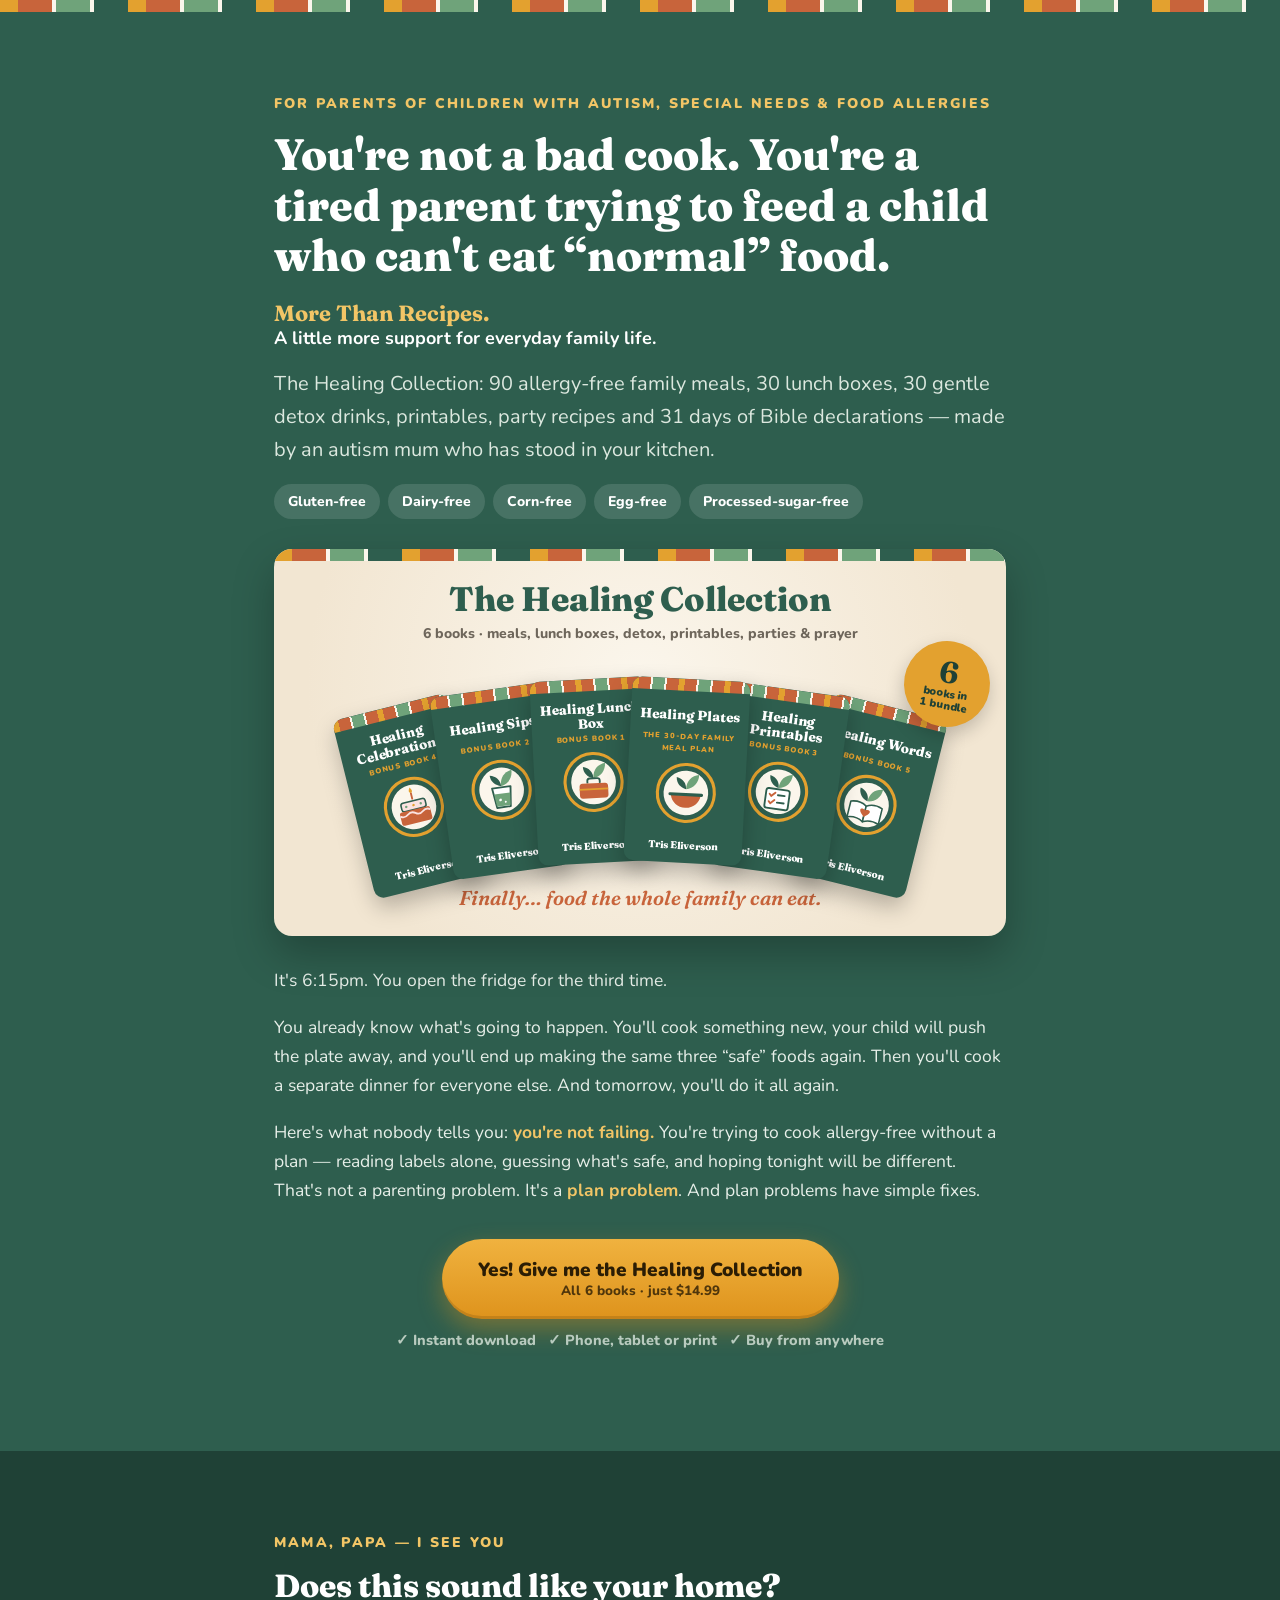
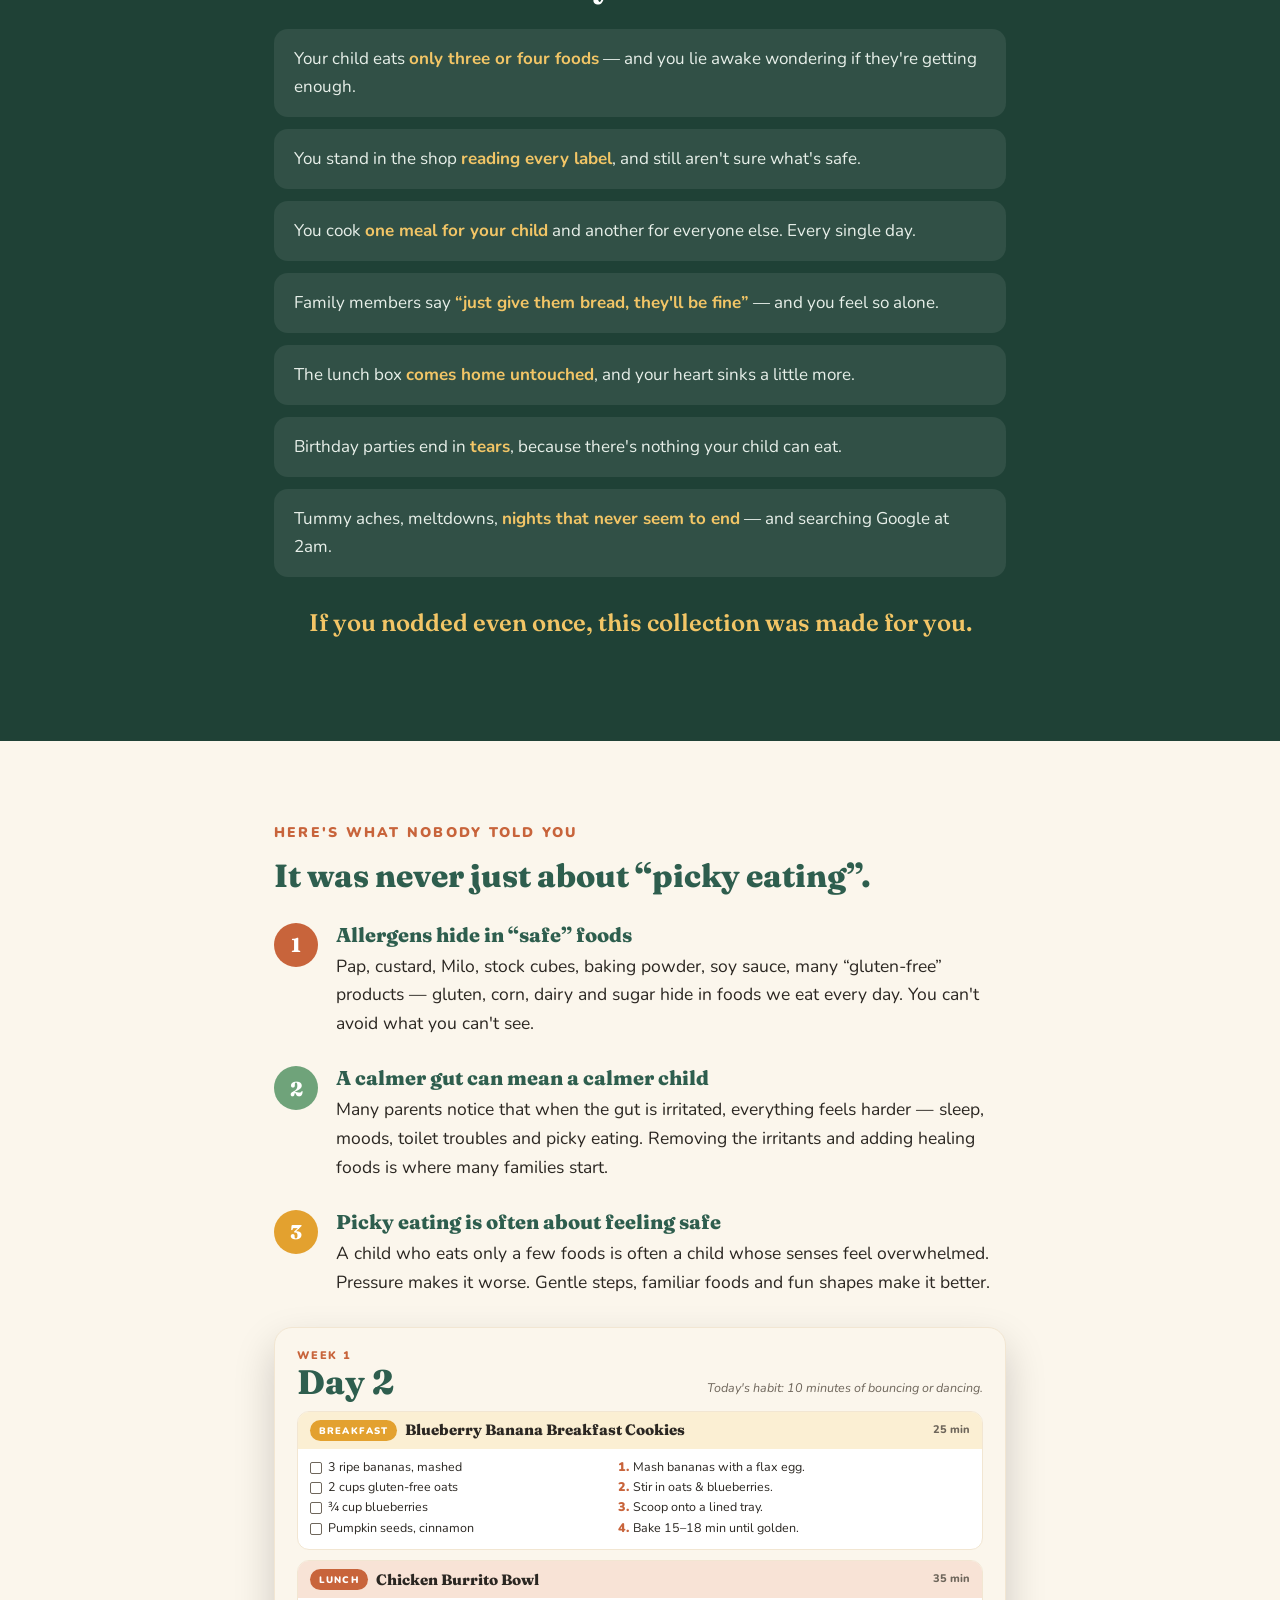
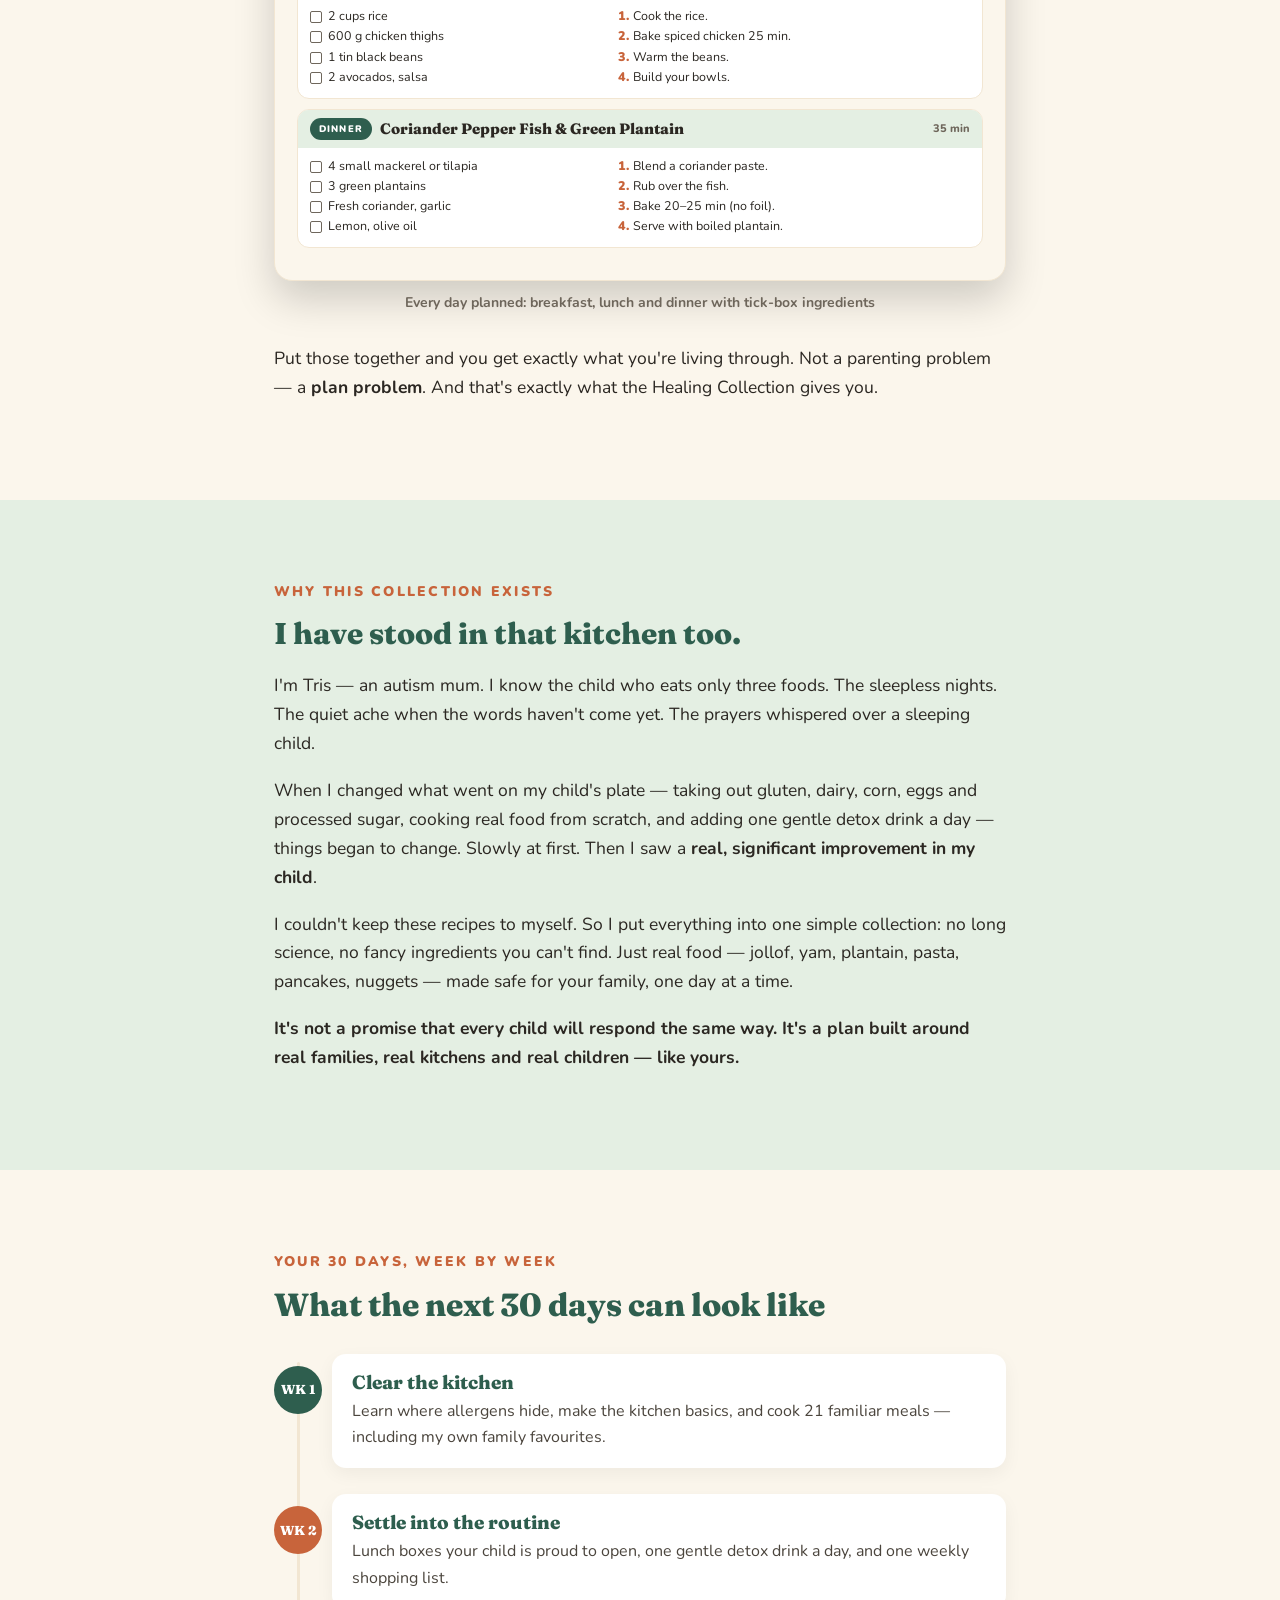
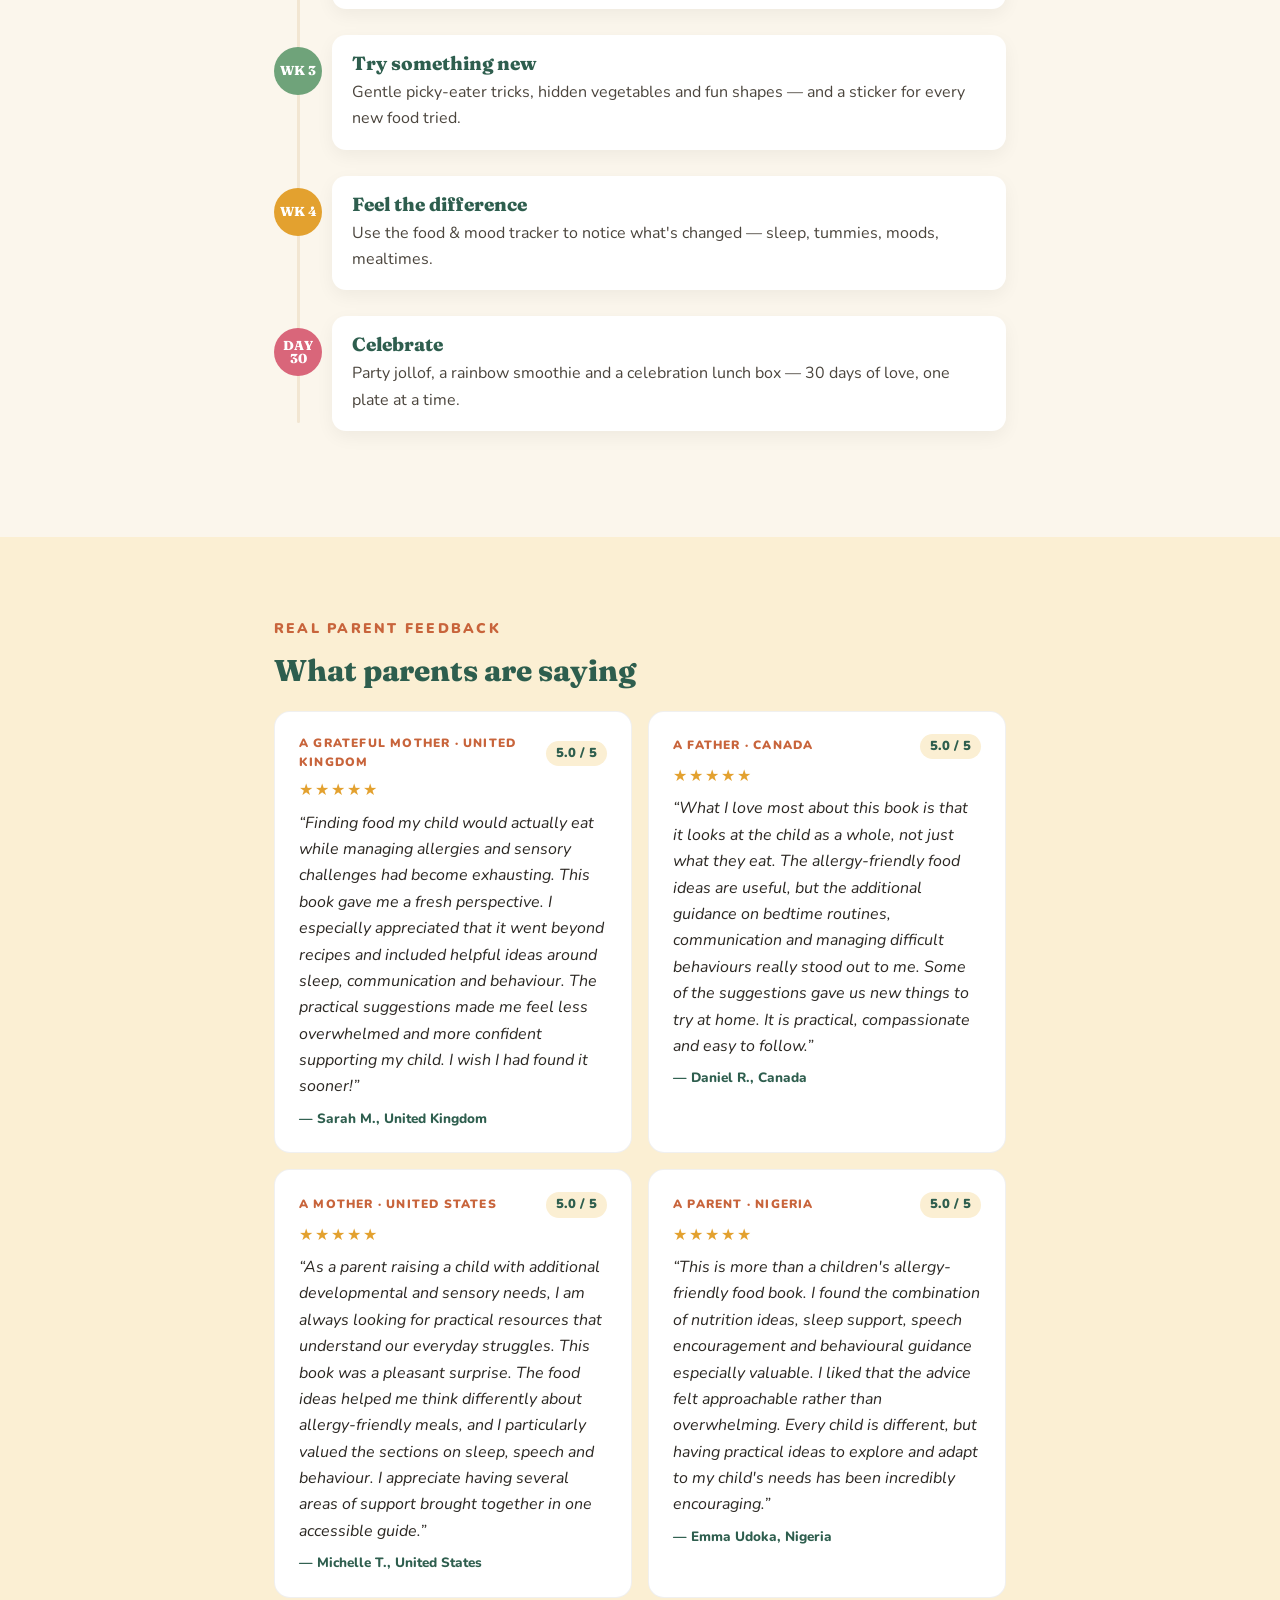
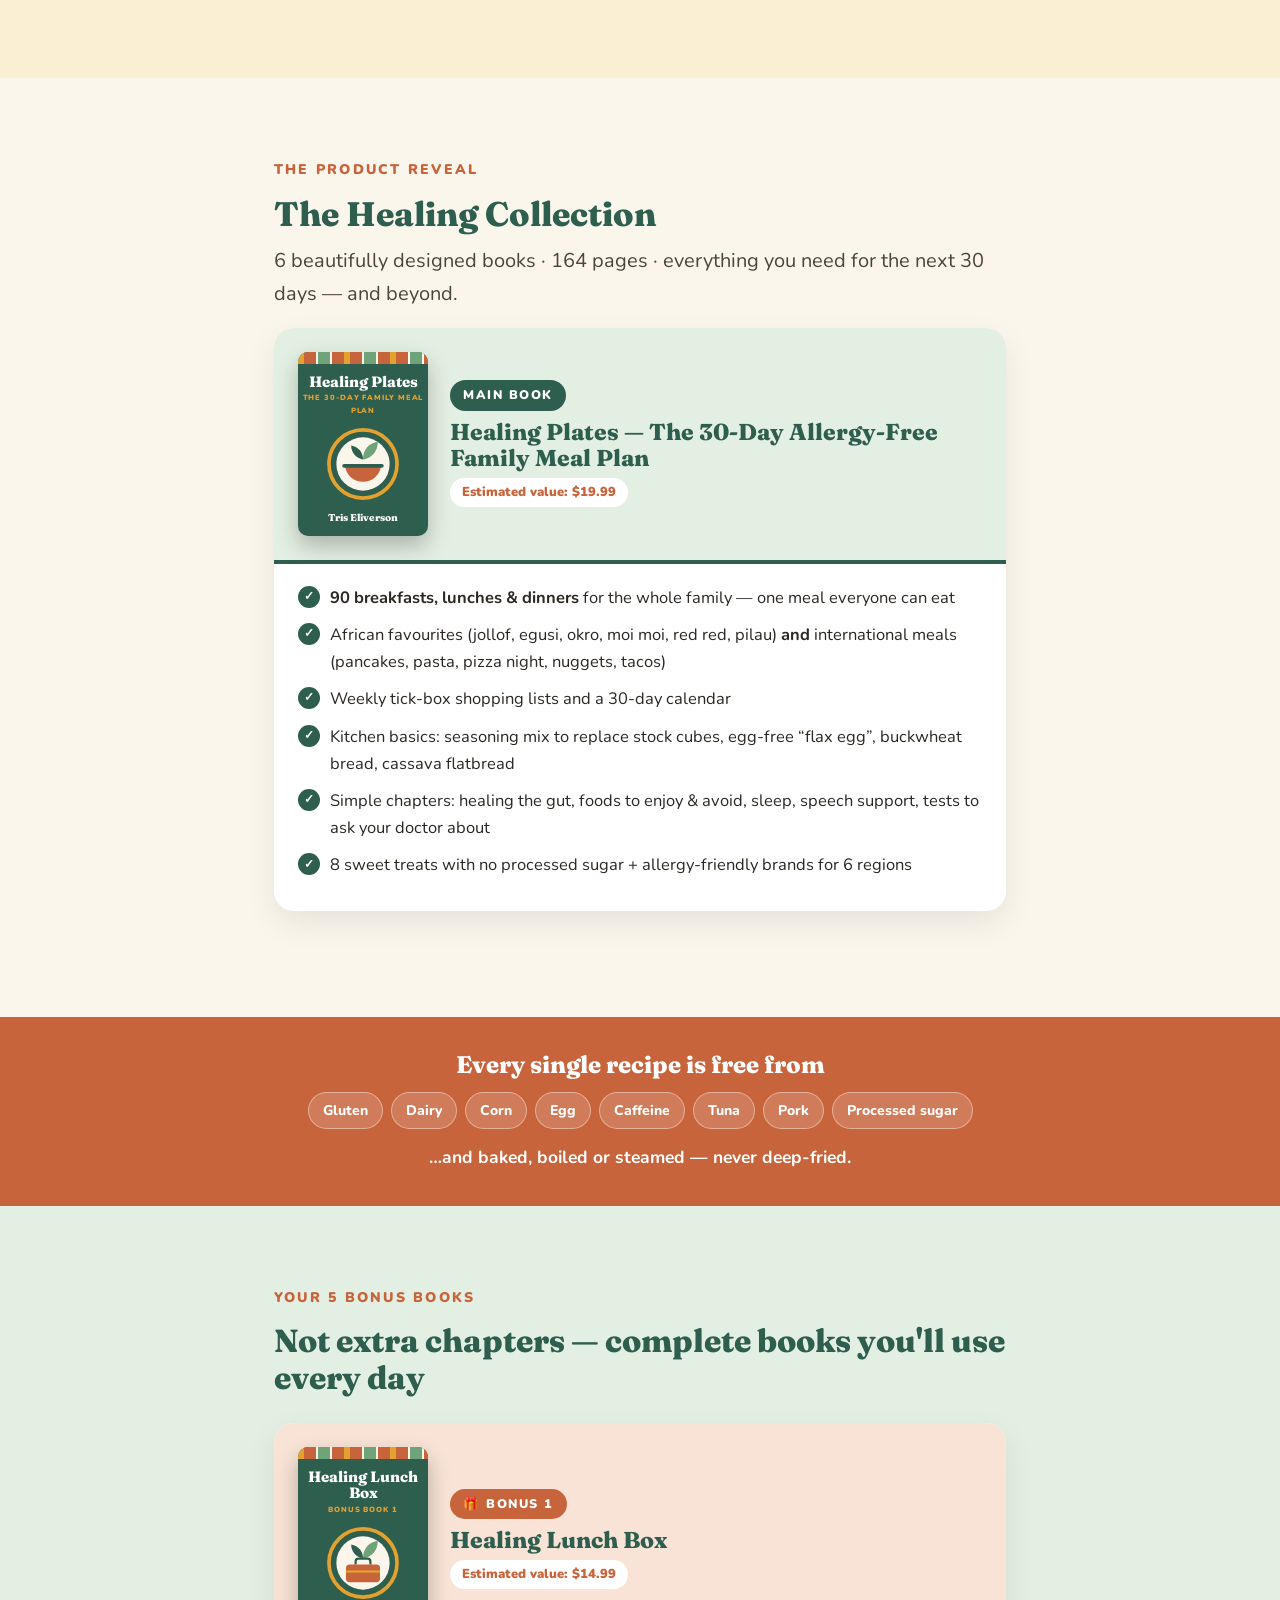
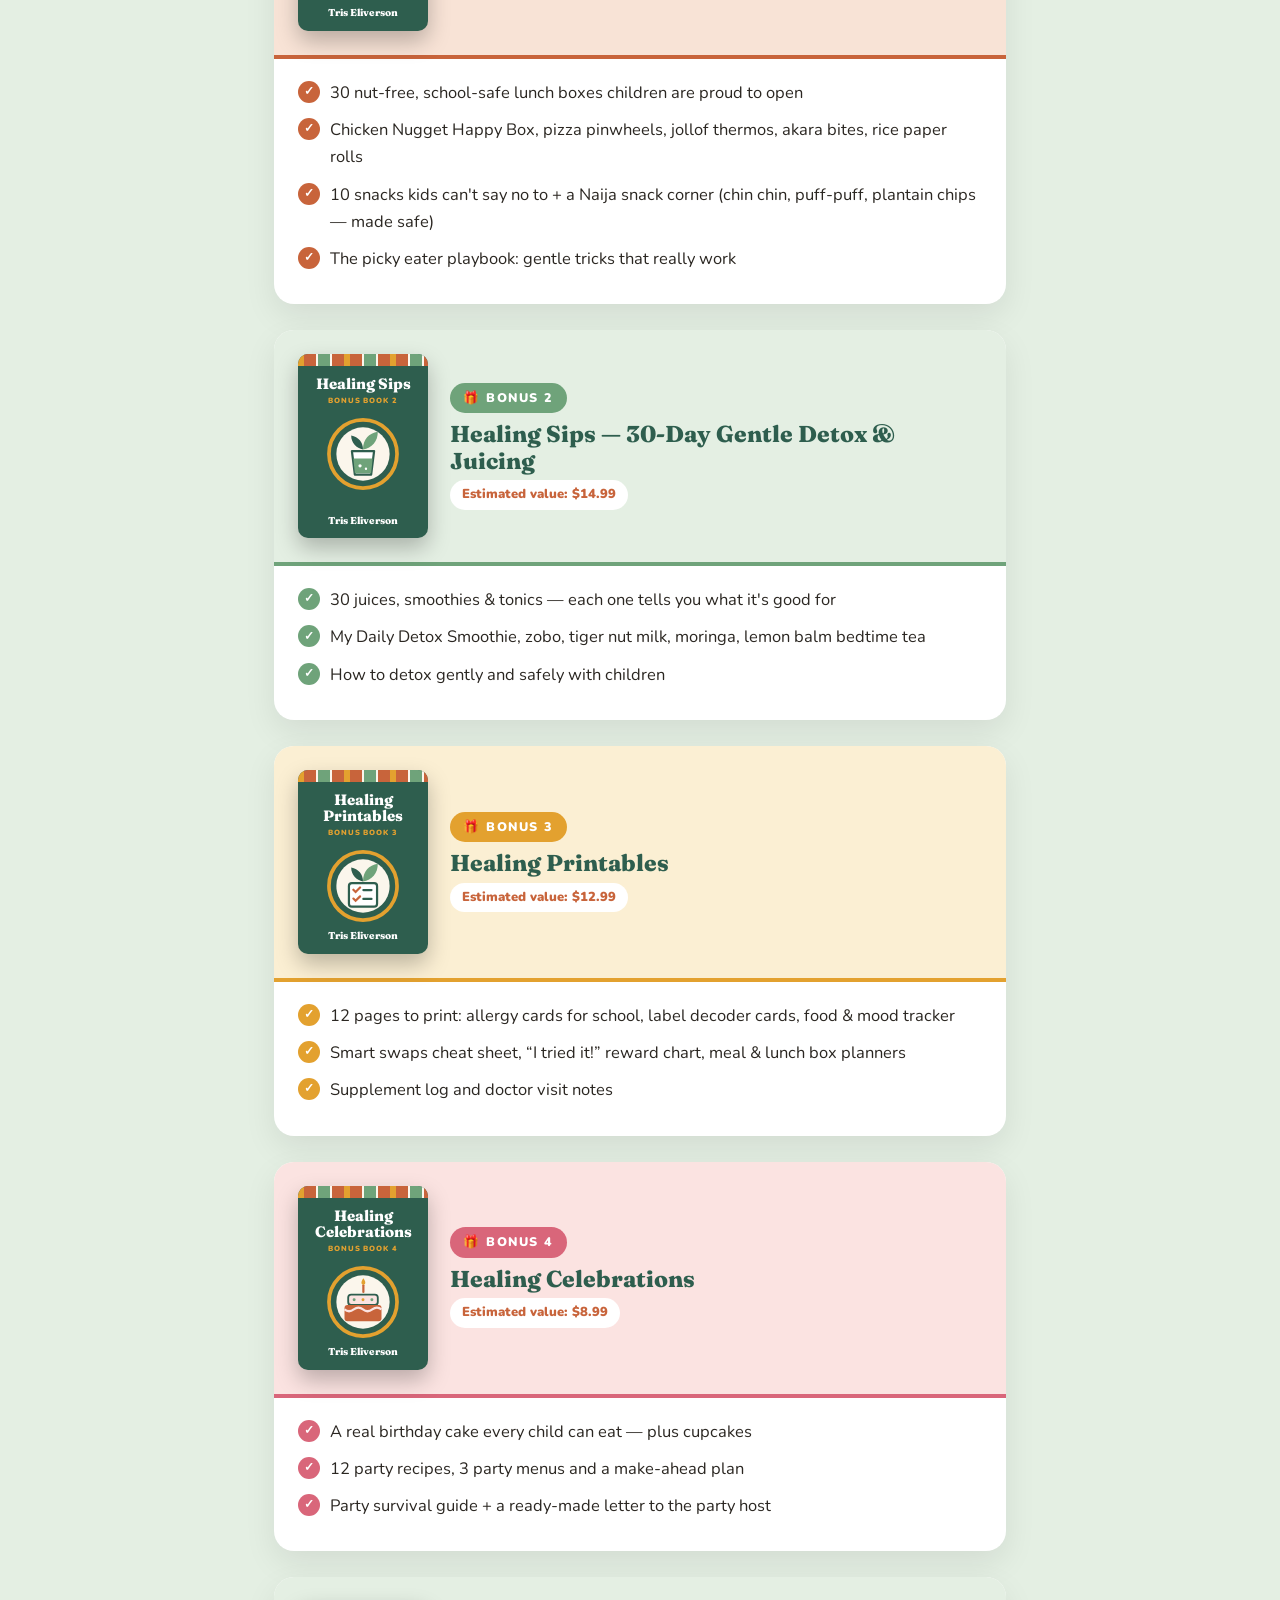
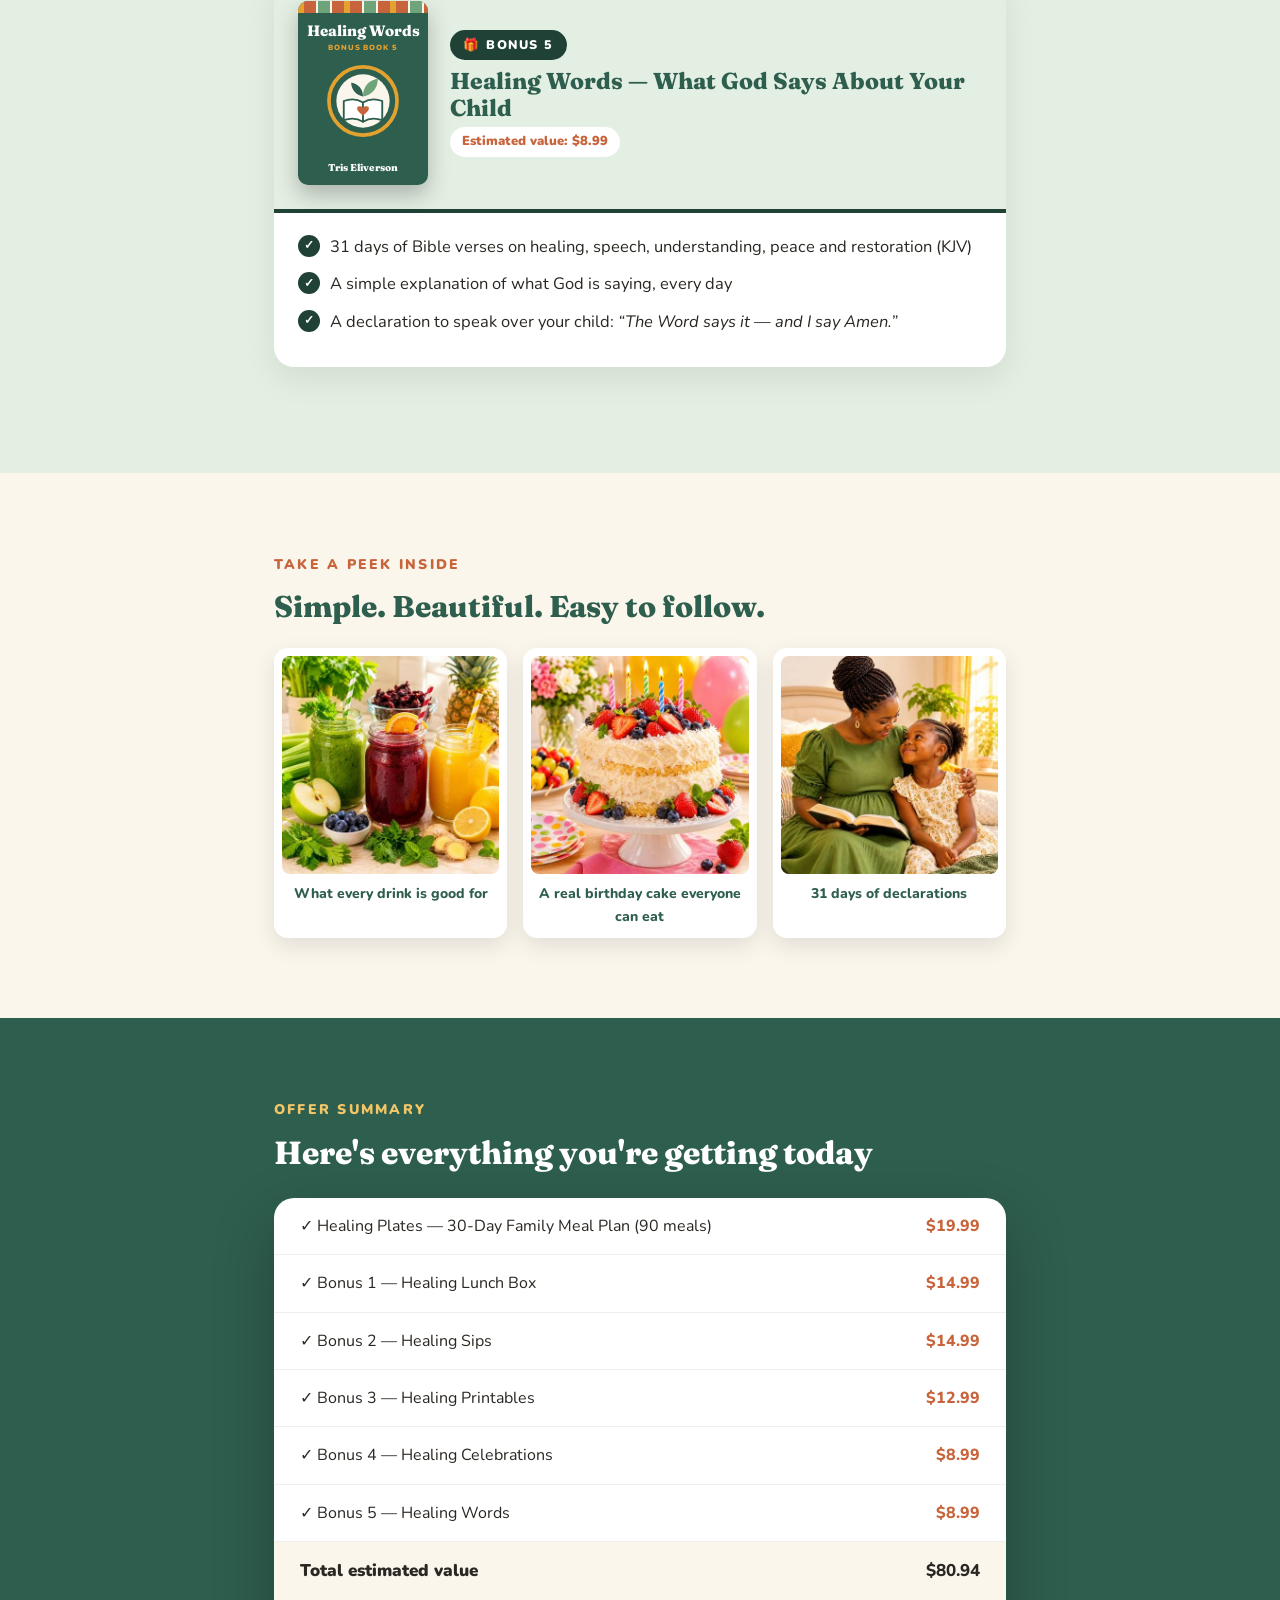
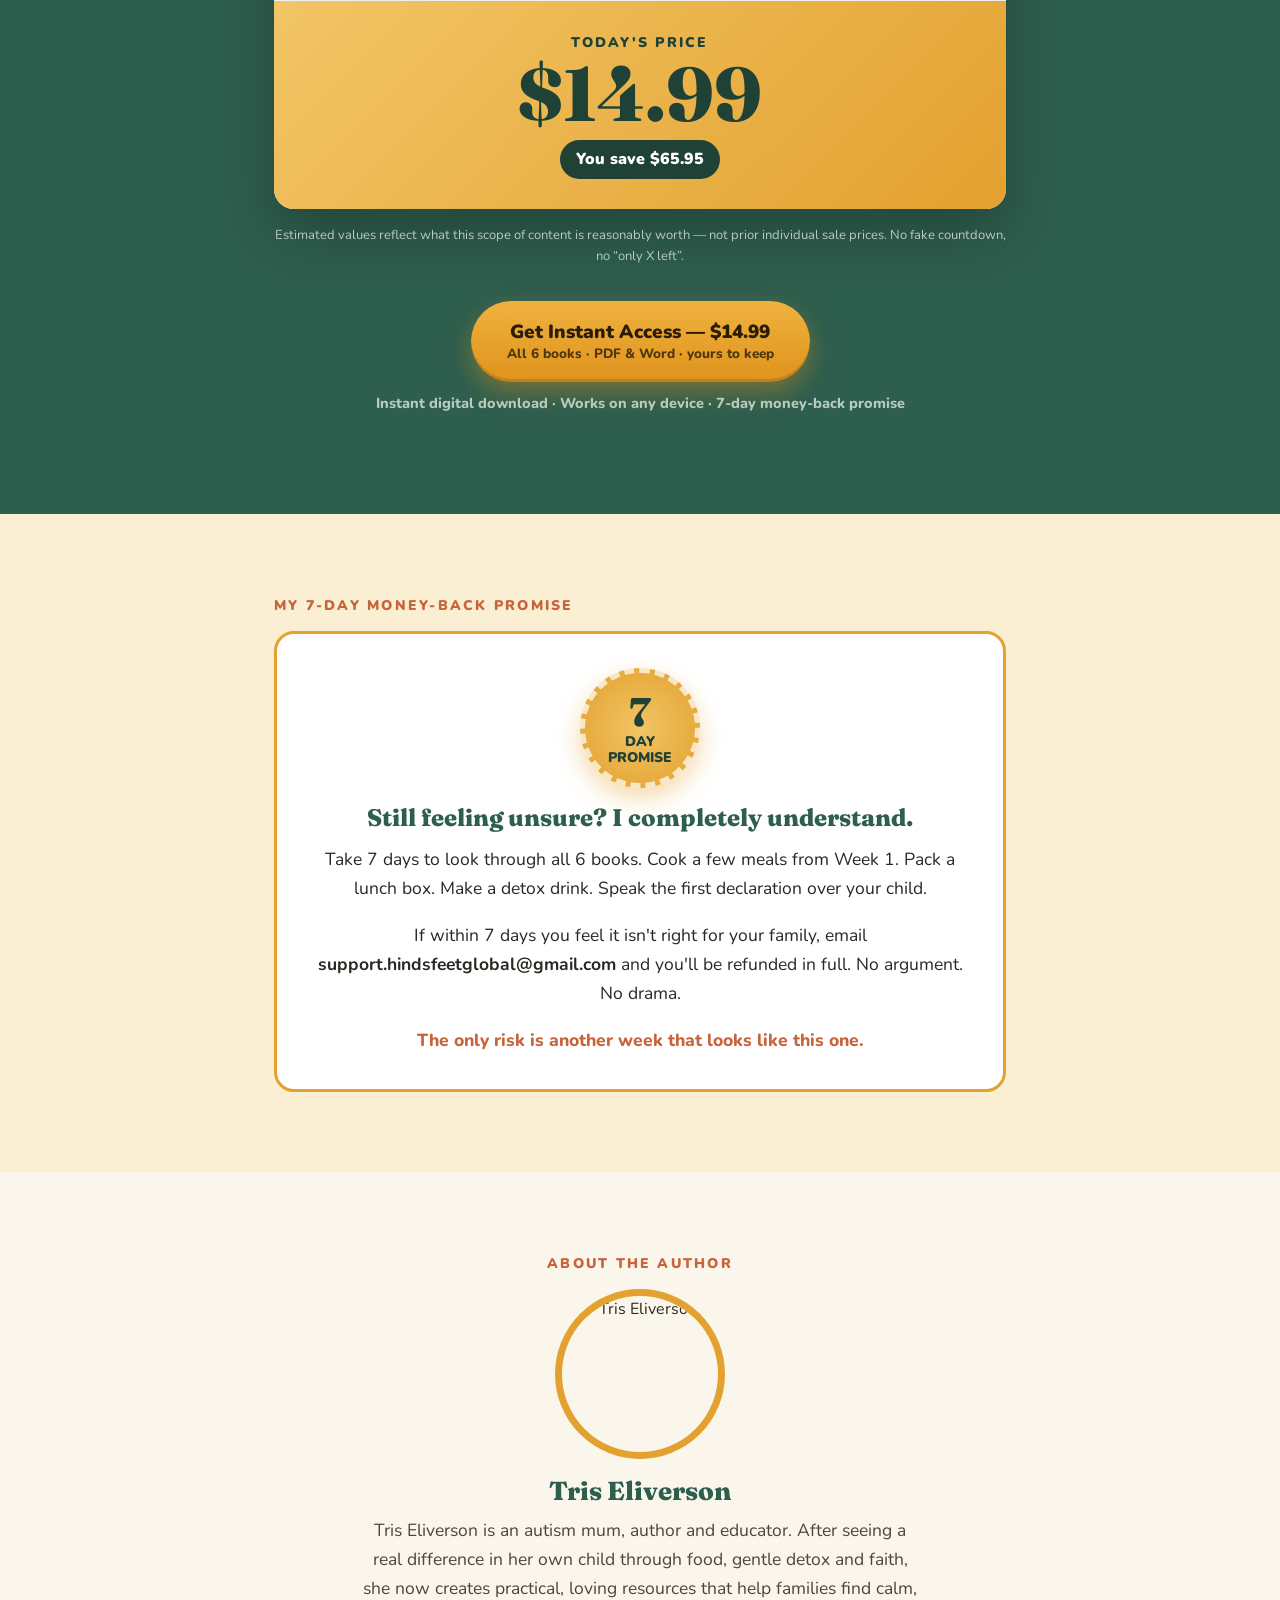
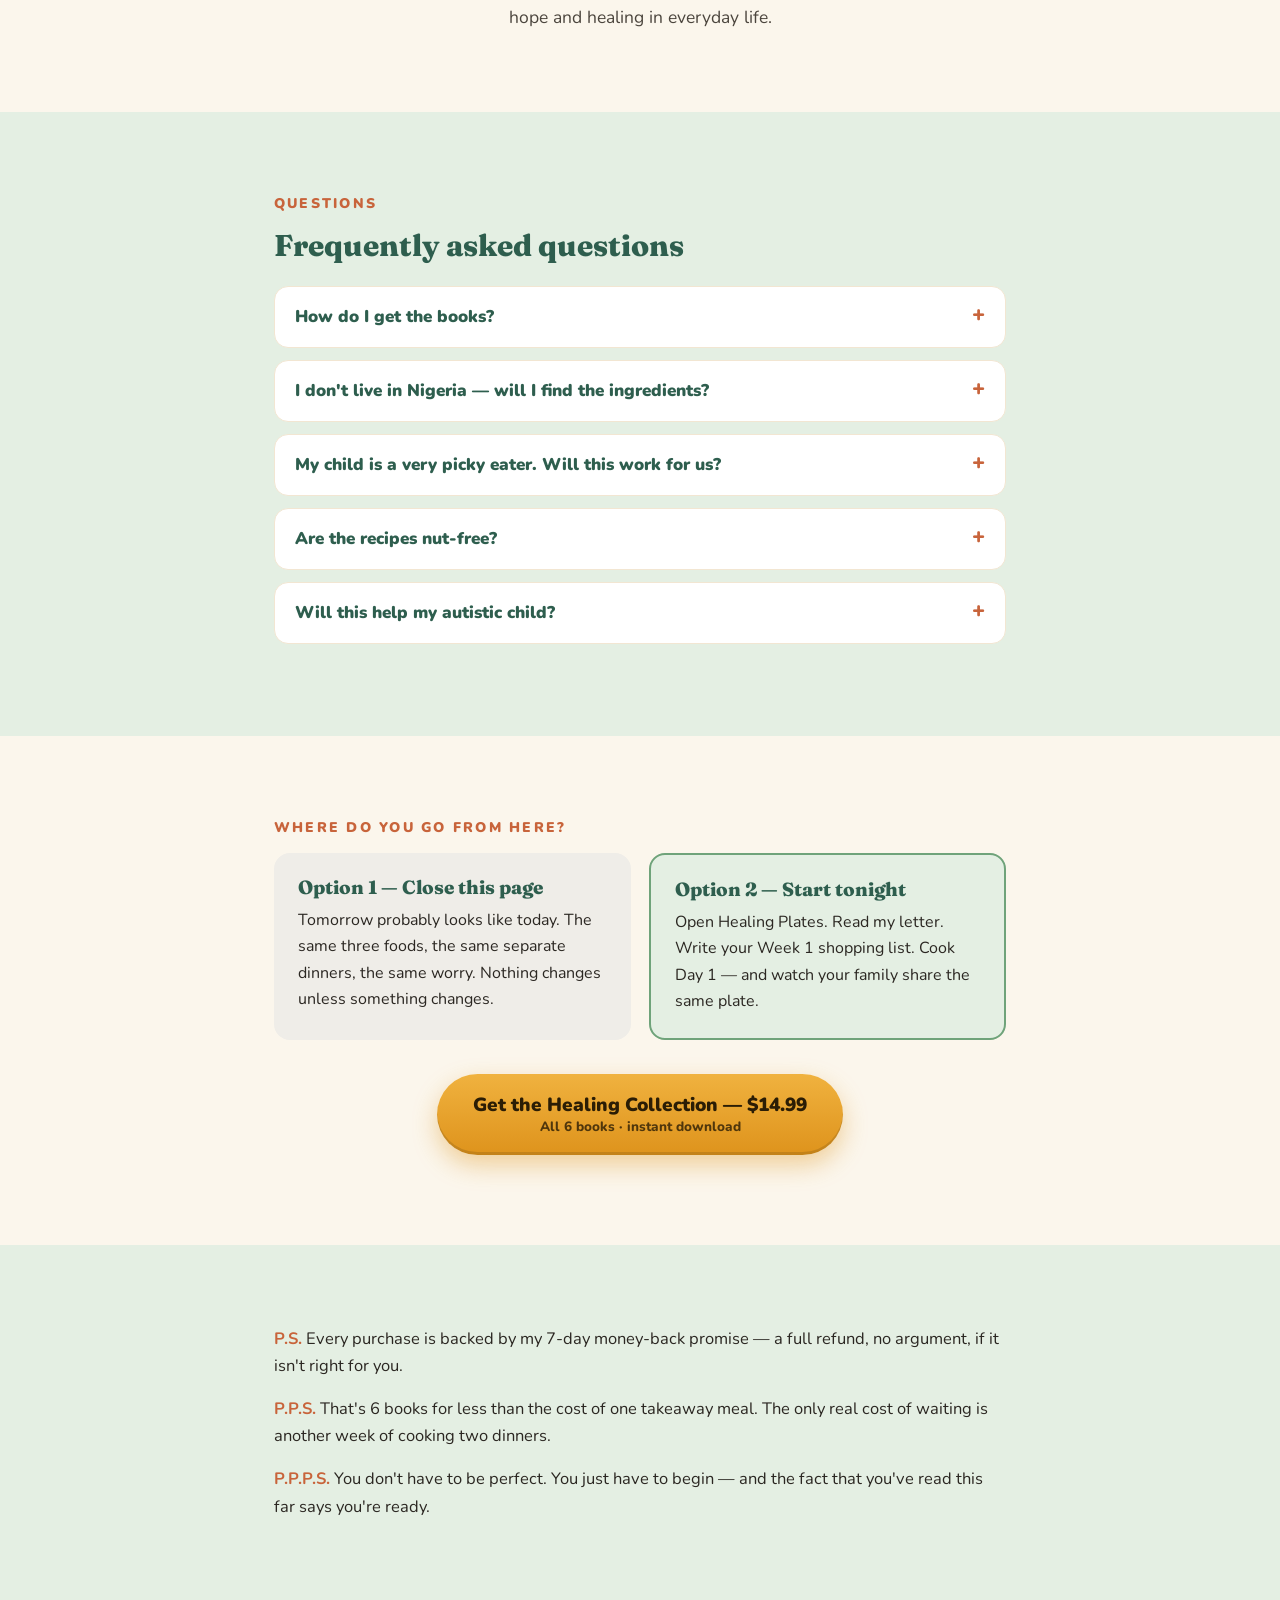
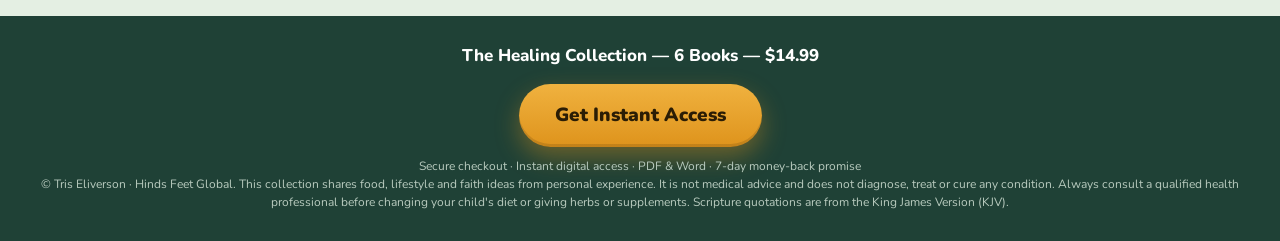
==== commit e3446e8c: "Sales page: add four parent testimonials Co-Authored-By: Claude Opus 5.5 <noreply@anthropic.com> Cla" ====
--- a/sales/check-sales-page.html
+++ b/sales/check-sales-page.html
@@ -181,6 +181,12 @@
 .hcx .peek3{ grid-template-columns:1fr 1fr 1fr; }
 .hcx .peek img{ width:100%; aspect-ratio:1; object-fit:cover; }
 @media(max-width:640px){ .hcx .peek3{ grid-template-columns:1fr; } .hcx .tagline-mt{ font-size:19px; } .hcx .tagline-mt span{ font-size:16px; } }
+.hcx .tgrid{ grid-template-columns:1fr 1fr; }
+.hcx .t-top{ display:flex; justify-content:space-between; align-items:center; gap:10px; margin-bottom:4px; }
+.hcx .t-lbl{ font-size:12px; font-weight:900; letter-spacing:.1em; text-transform:uppercase; color:#C8643B !important; }
+.hcx .t-score{ font-size:13px; font-weight:900; color:#2E5E4E !important; background:#FBEFD3; border-radius:99px; padding:2px 10px; white-space:nowrap; }
+.hcx .tcard .who{ color:#2E5E4E !important; }
+@media(max-width:640px){ .hcx .tgrid{ grid-template-columns:1fr; } }
 </style>
 <div class="hcx">
 <div class="stripe"></div>
@@ -268,9 +274,10 @@
 <div class="eyebrow">Real parent feedback</div>
 <h2 style="font-size:30px; margin-bottom:22px; color:#2E5E4E !important;">What parents are saying</h2>
 <div class="tgrid">
-<div class="tcard"><div class="stars">★★★★★</div><div class="quote">“[Replace with a real review from a parent who has used the books.]”</div><div class="who">First name · Country</div></div>
-<div class="tcard"><div class="stars">★★★★★</div><div class="quote">“[Replace with a real review from a parent who has used the books.]”</div><div class="who">First name · Country</div></div>
-<div class="tcard"><div class="stars">★★★★★</div><div class="quote">“[Replace with a real review from a parent who has used the books.]”</div><div class="who">First name · Country</div></div>
+<div class="tcard"><div class="t-top"><span class="t-lbl">A grateful mother · United Kingdom</span><span class="t-score">5.0 / 5</span></div><div class="stars">★★★★★</div><div class="quote">“Finding food my child would actually eat while managing allergies and sensory challenges had become exhausting. This book gave me a fresh perspective. I especially appreciated that it went beyond recipes and included helpful ideas around sleep, communication and behaviour. The practical suggestions made me feel less overwhelmed and more confident supporting my child. I wish I had found it sooner!”</div><div class="who">— Sarah M., United Kingdom</div></div>
+<div class="tcard"><div class="t-top"><span class="t-lbl">A father · Canada</span><span class="t-score">5.0 / 5</span></div><div class="stars">★★★★★</div><div class="quote">“What I love most about this book is that it looks at the child as a whole, not just what they eat. The allergy-friendly food ideas are useful, but the additional guidance on bedtime routines, communication and managing difficult behaviours really stood out to me. Some of the suggestions gave us new things to try at home. It is practical, compassionate and easy to follow.”</div><div class="who">— Daniel R., Canada</div></div>
+<div class="tcard"><div class="t-top"><span class="t-lbl">A mother · United States</span><span class="t-score">5.0 / 5</span></div><div class="stars">★★★★★</div><div class="quote">“As a parent raising a child with additional developmental and sensory needs, I am always looking for practical resources that understand our everyday struggles. This book was a pleasant surprise. The food ideas helped me think differently about allergy-friendly meals, and I particularly valued the sections on sleep, speech and behaviour. I appreciate having several areas of support brought together in one accessible guide.”</div><div class="who">— Michelle T., United States</div></div>
+<div class="tcard"><div class="t-top"><span class="t-lbl">A parent · Nigeria</span><span class="t-score">5.0 / 5</span></div><div class="stars">★★★★★</div><div class="quote">“This is more than a children's allergy-friendly food book. I found the combination of nutrition ideas, sleep support, speech encouragement and behavioural guidance especially valuable. I liked that the advice felt approachable rather than overwhelming. Every child is different, but having practical ideas to explore and adapt to my child's needs has been incredibly encouraging.”</div><div class="who">— Emma Udoka, Nigeria</div></div>
 </div>
 </div>
 </section>
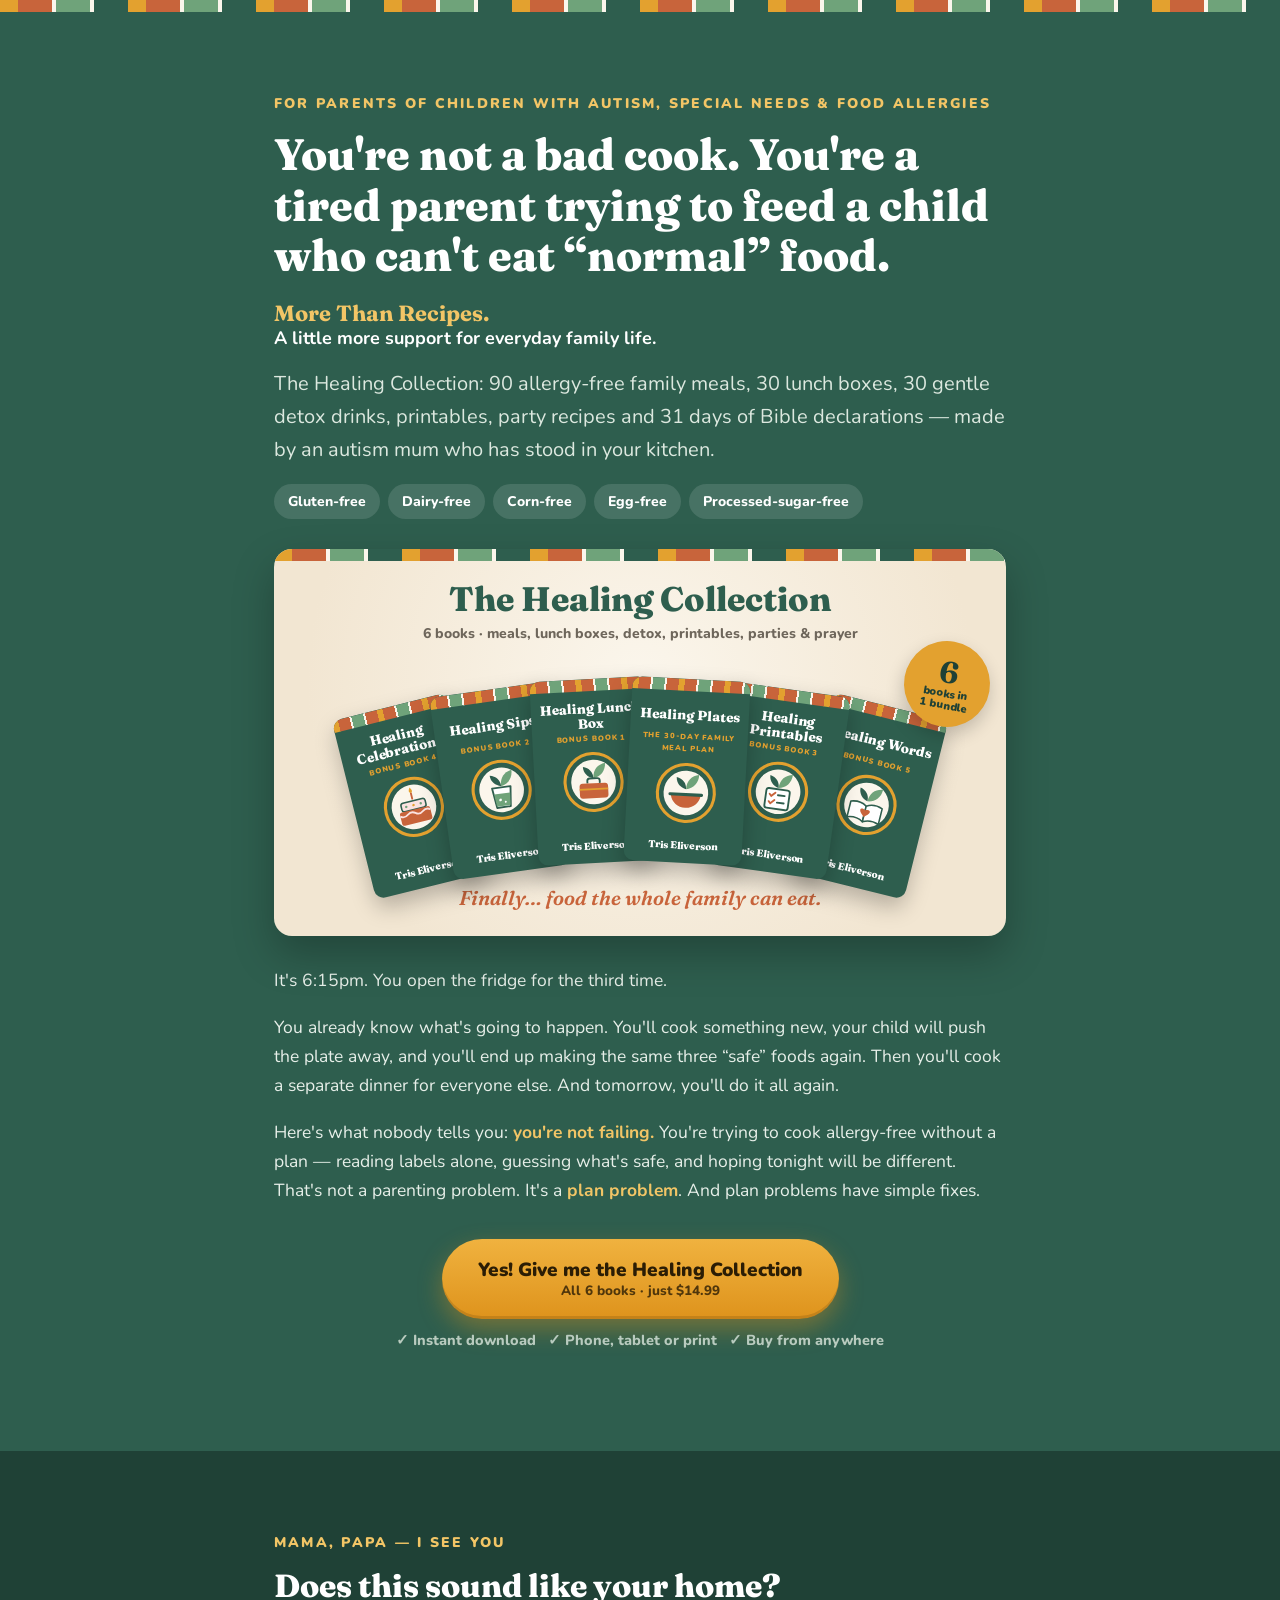
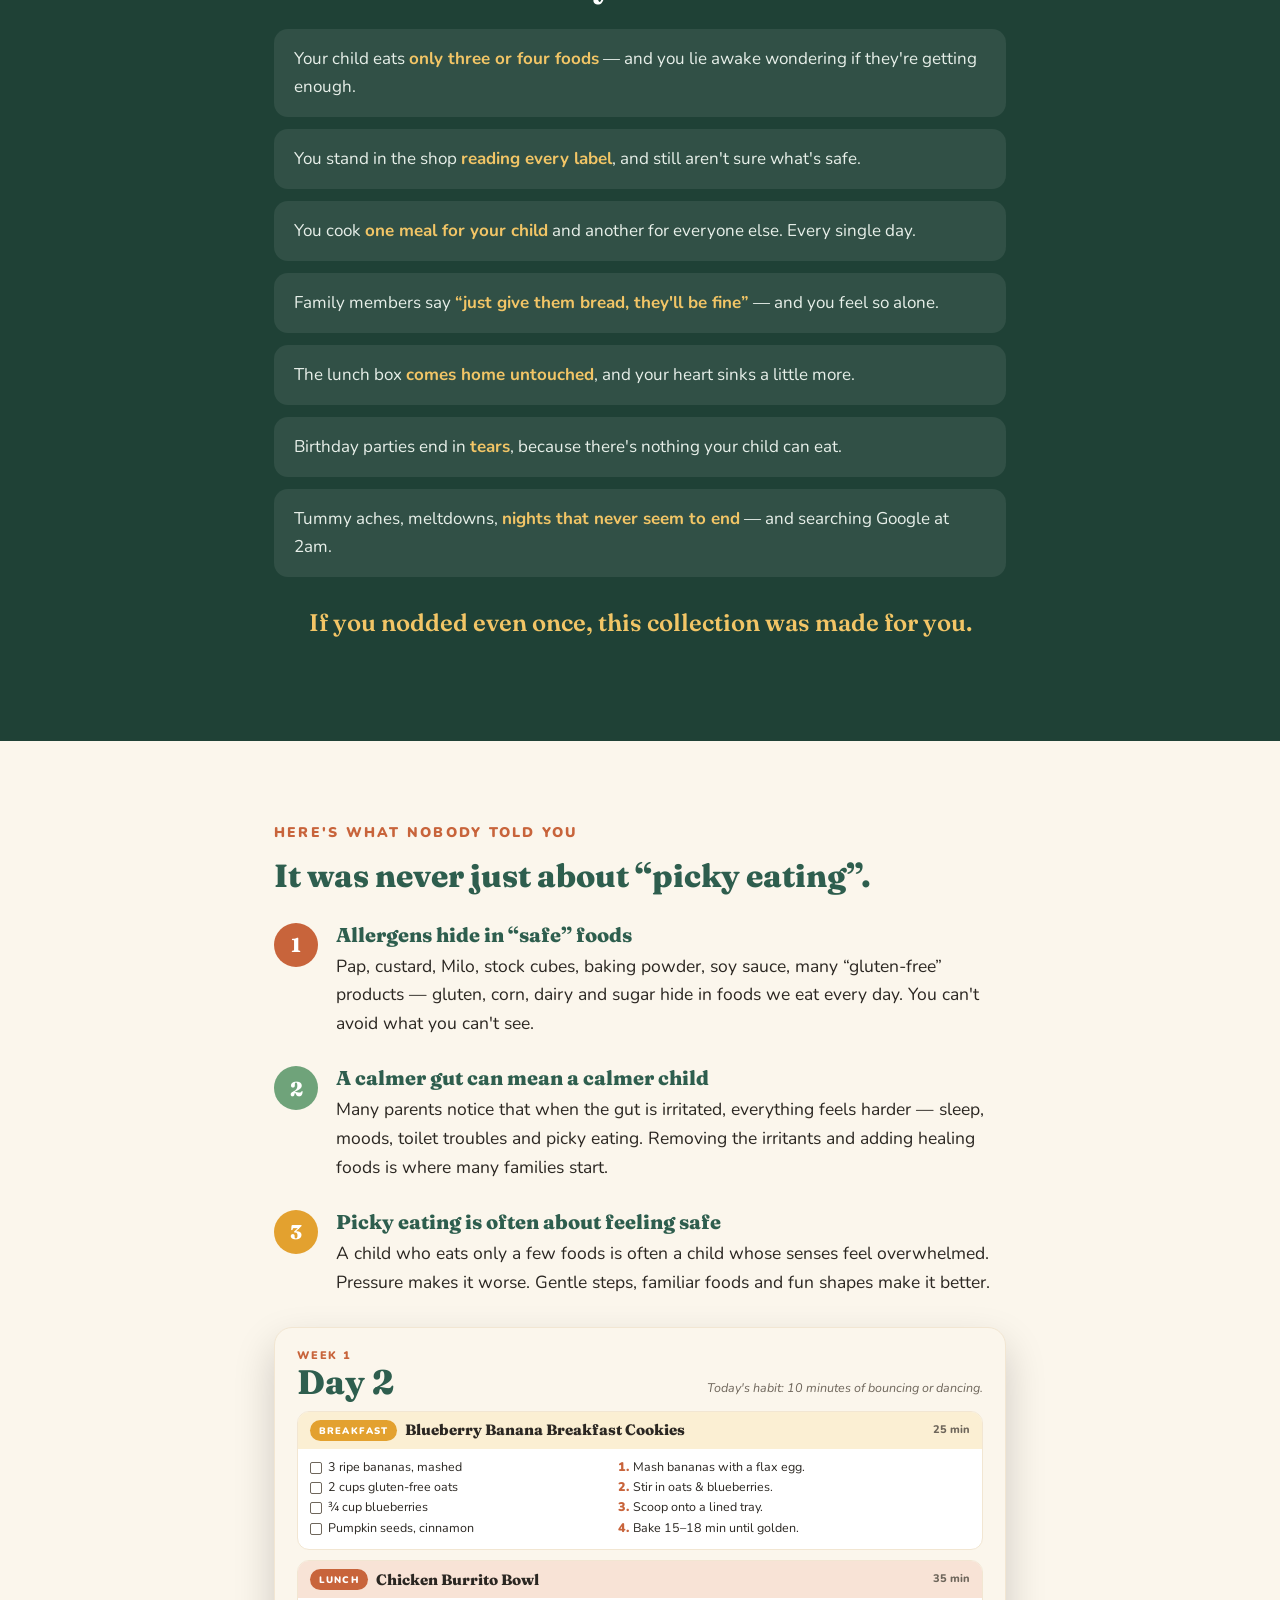
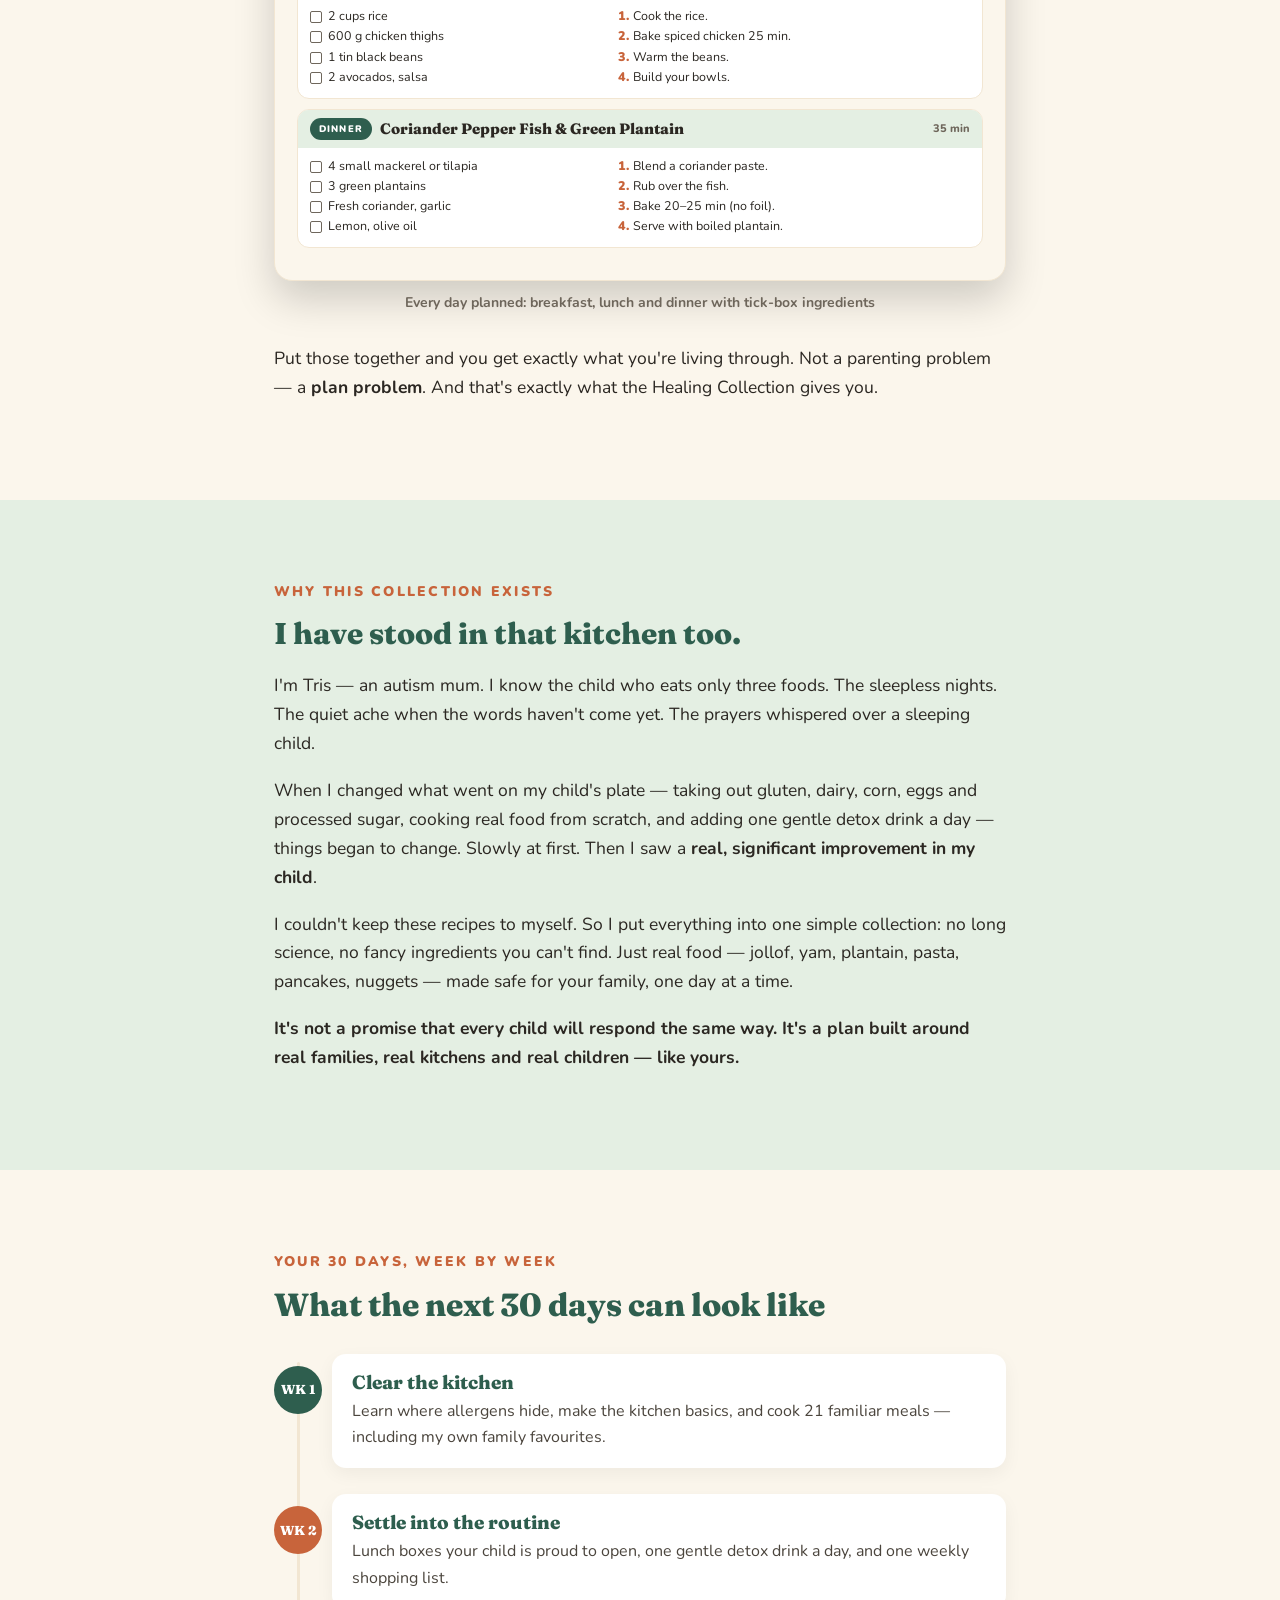
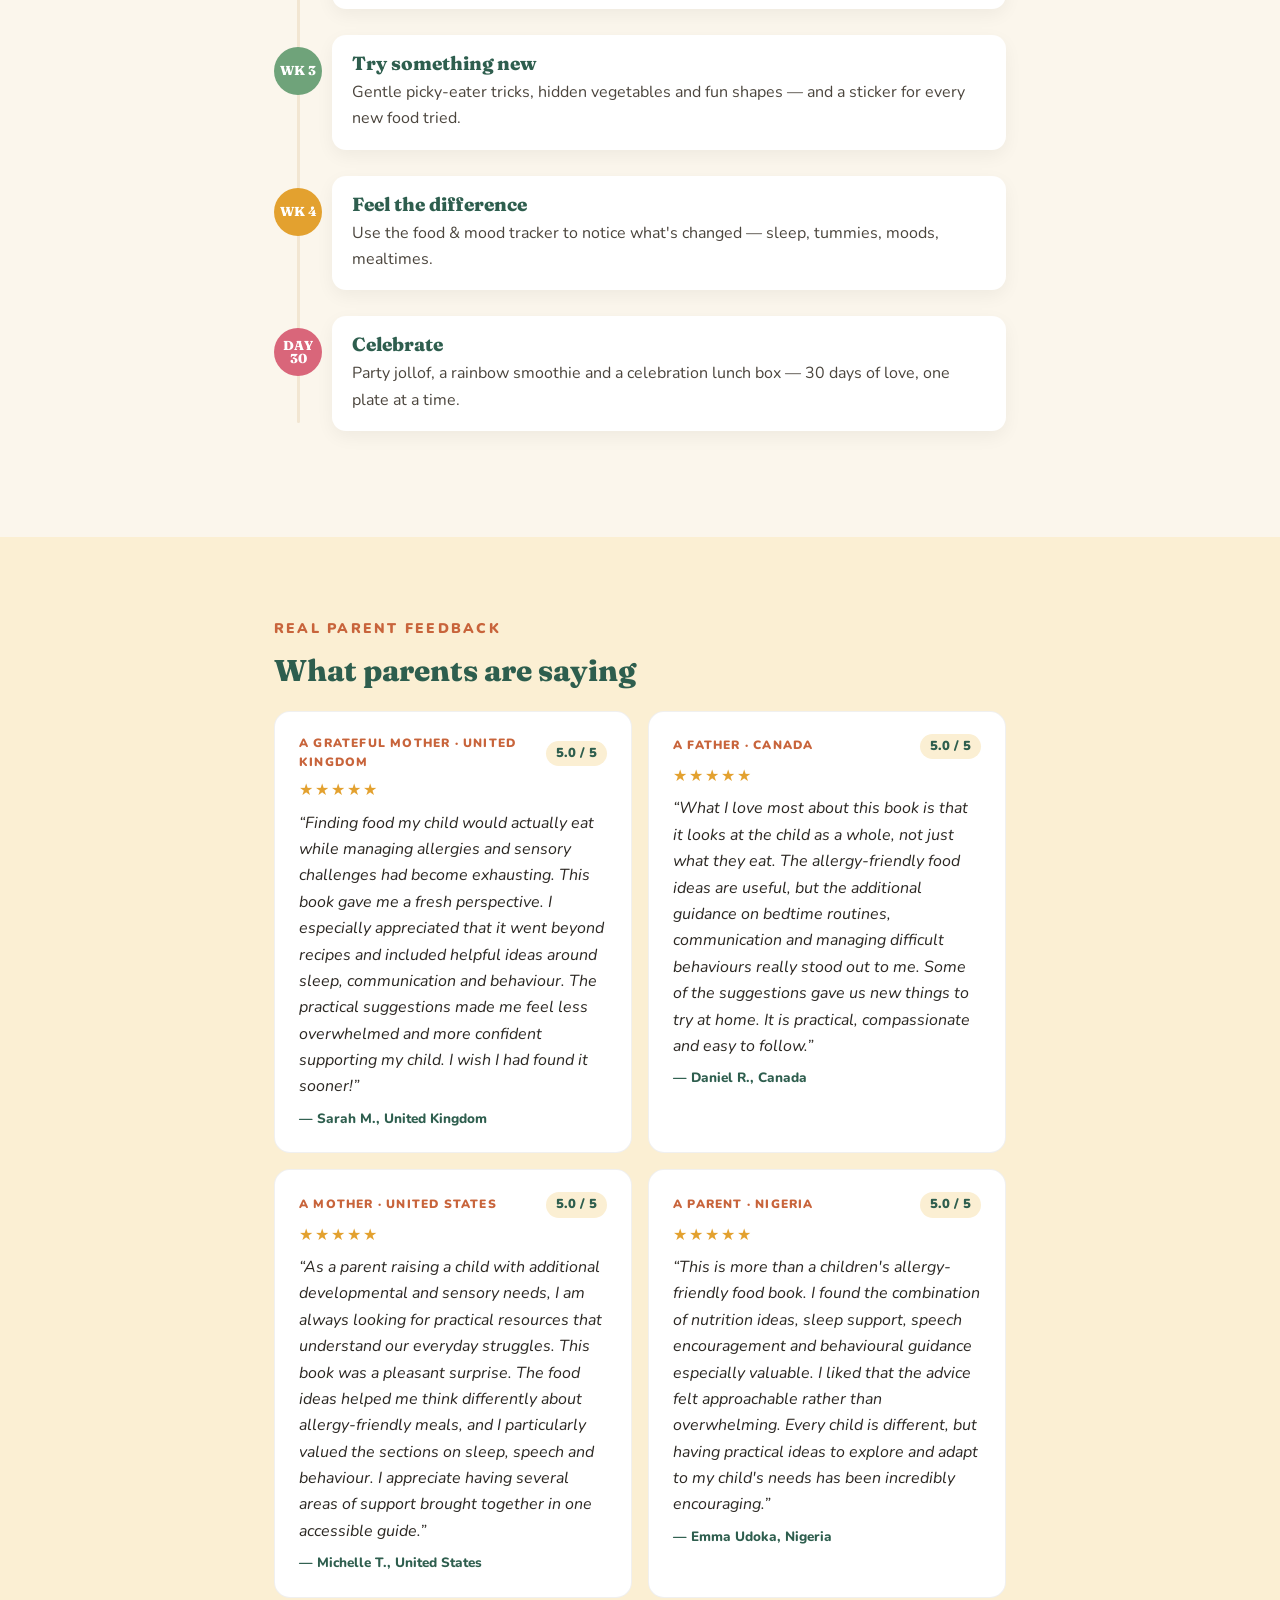
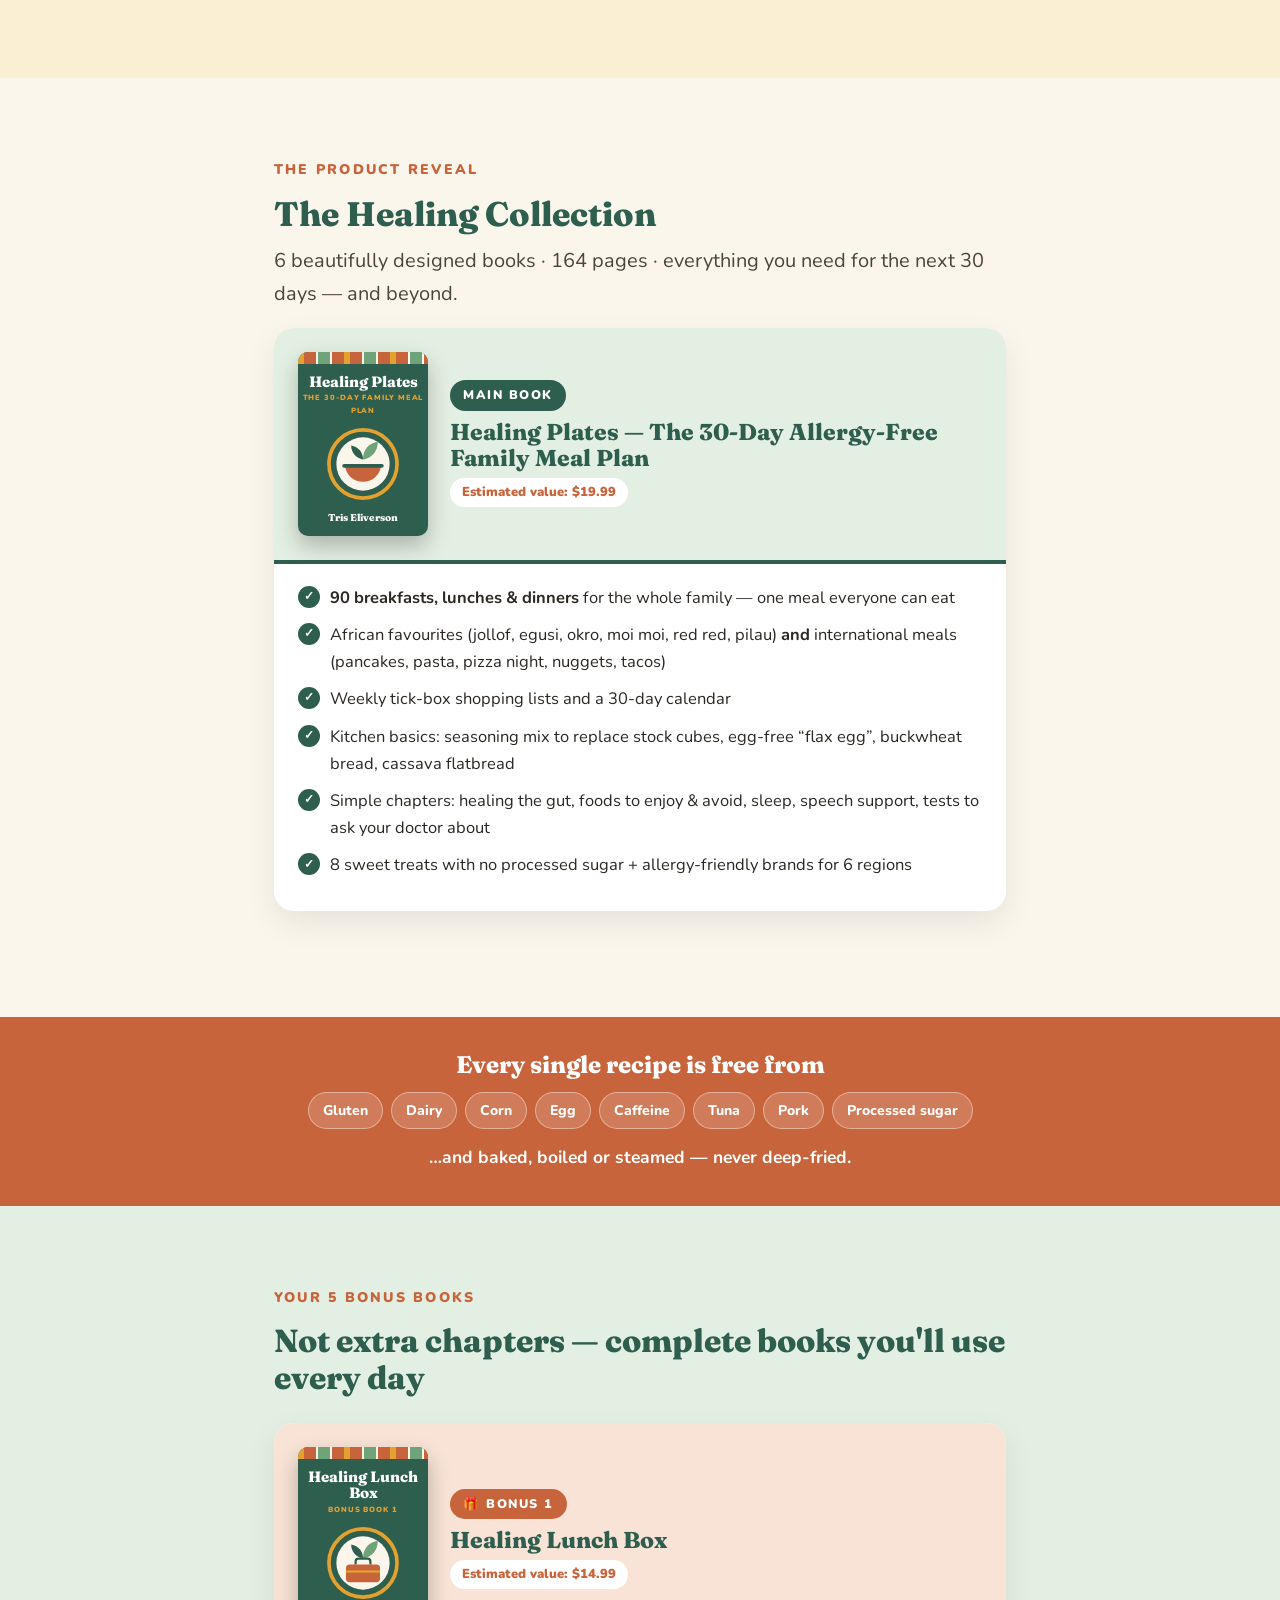
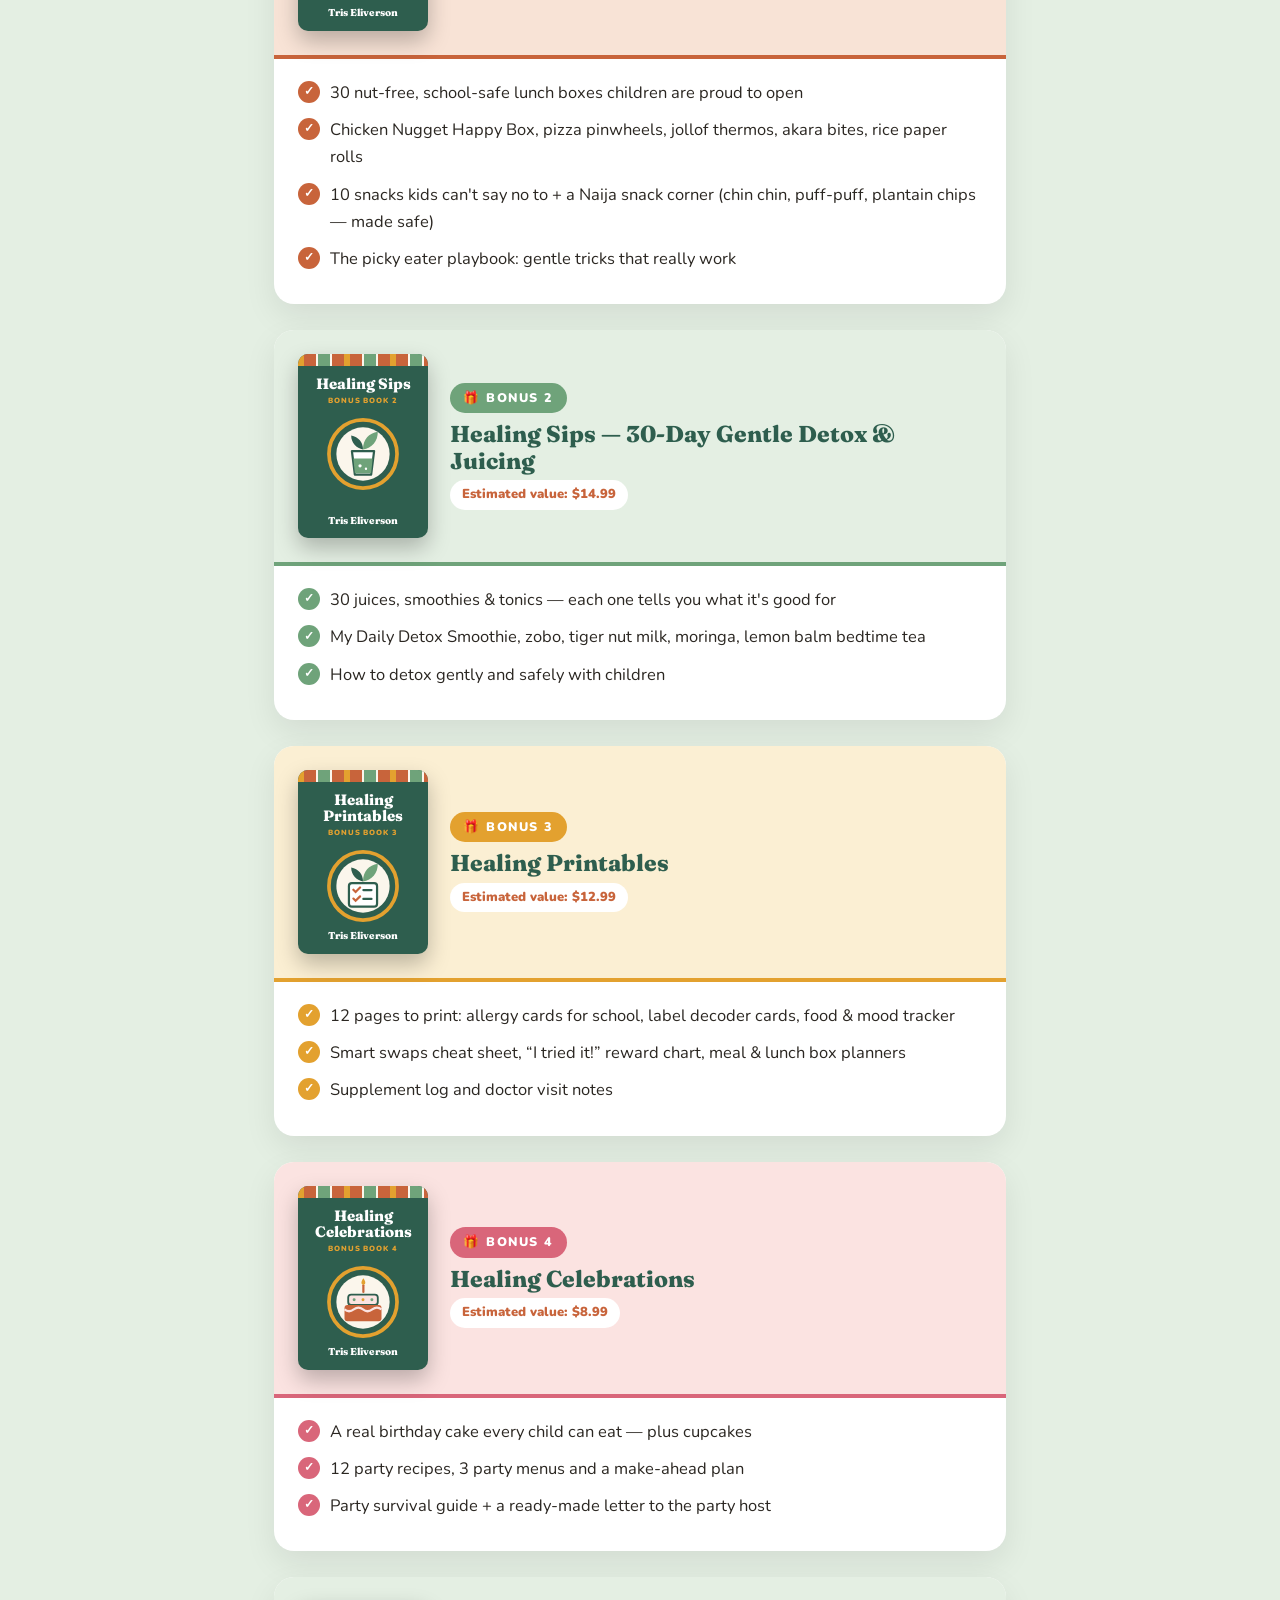
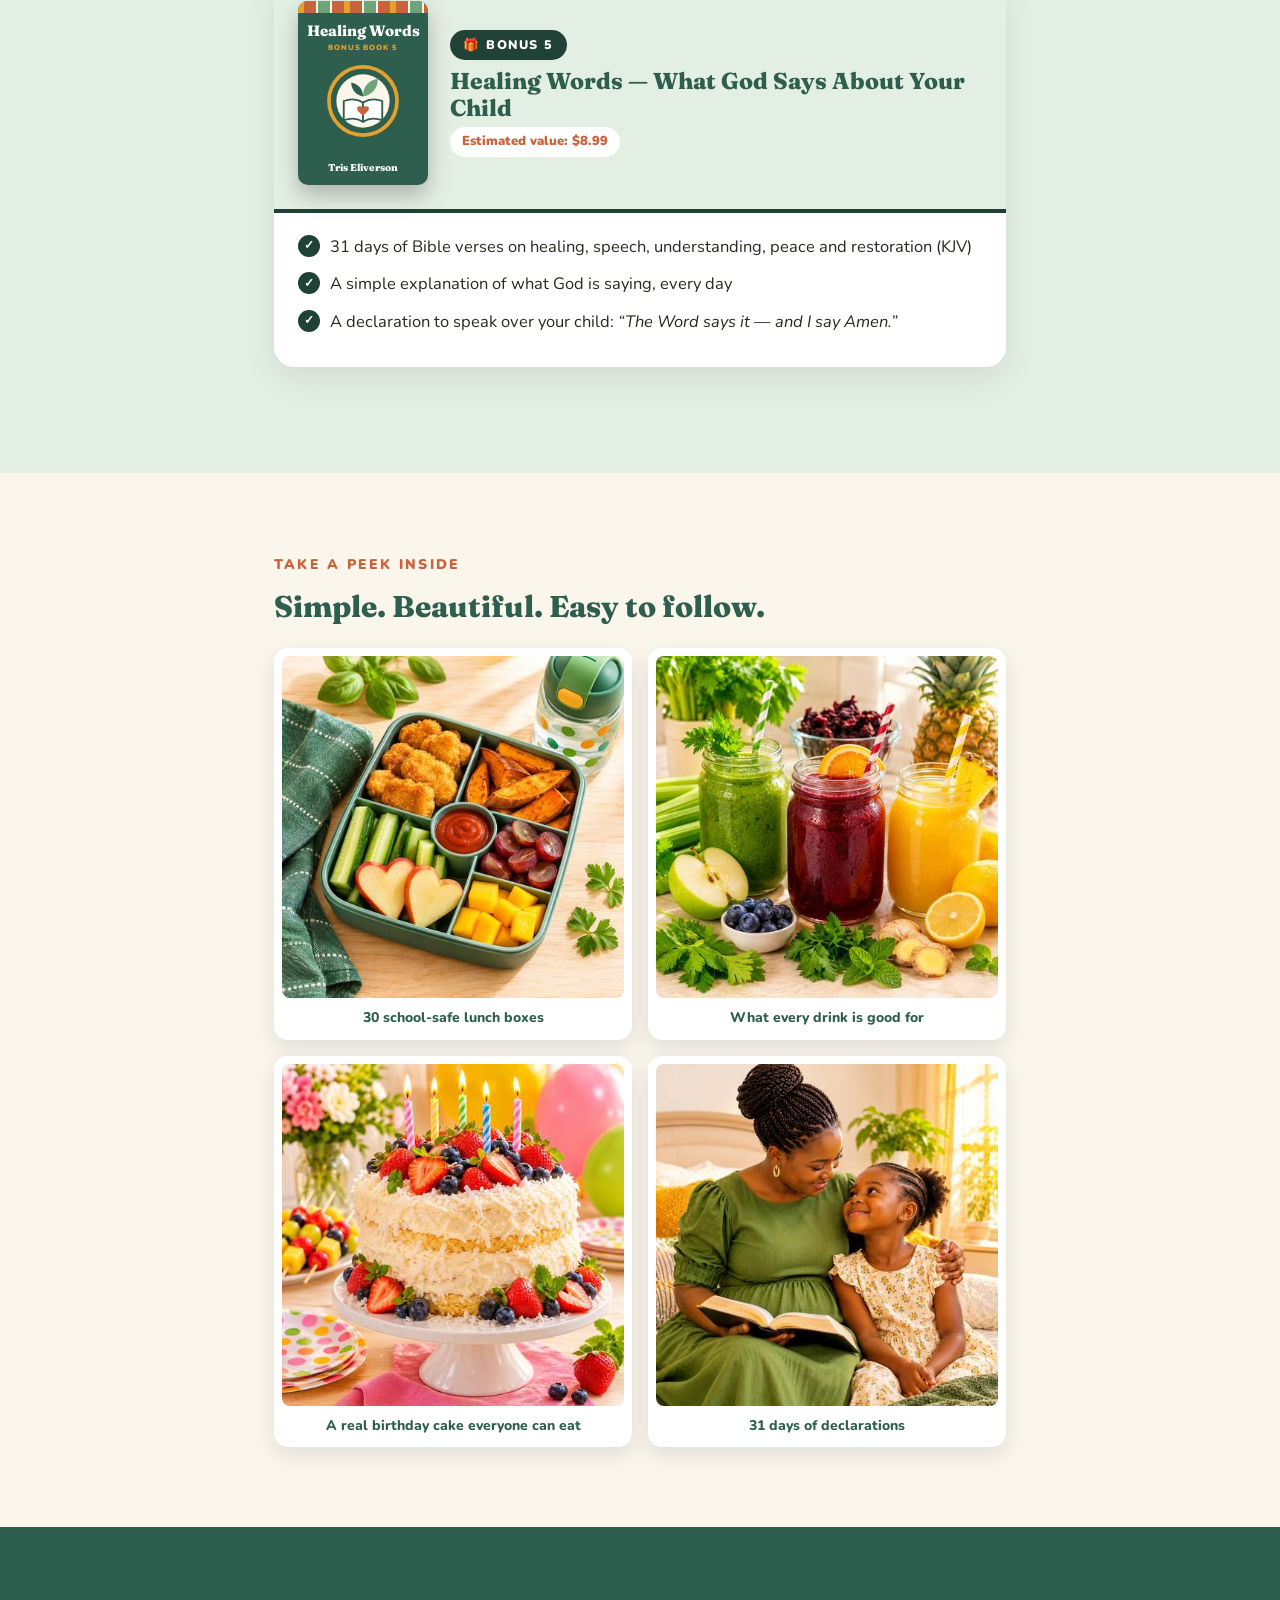
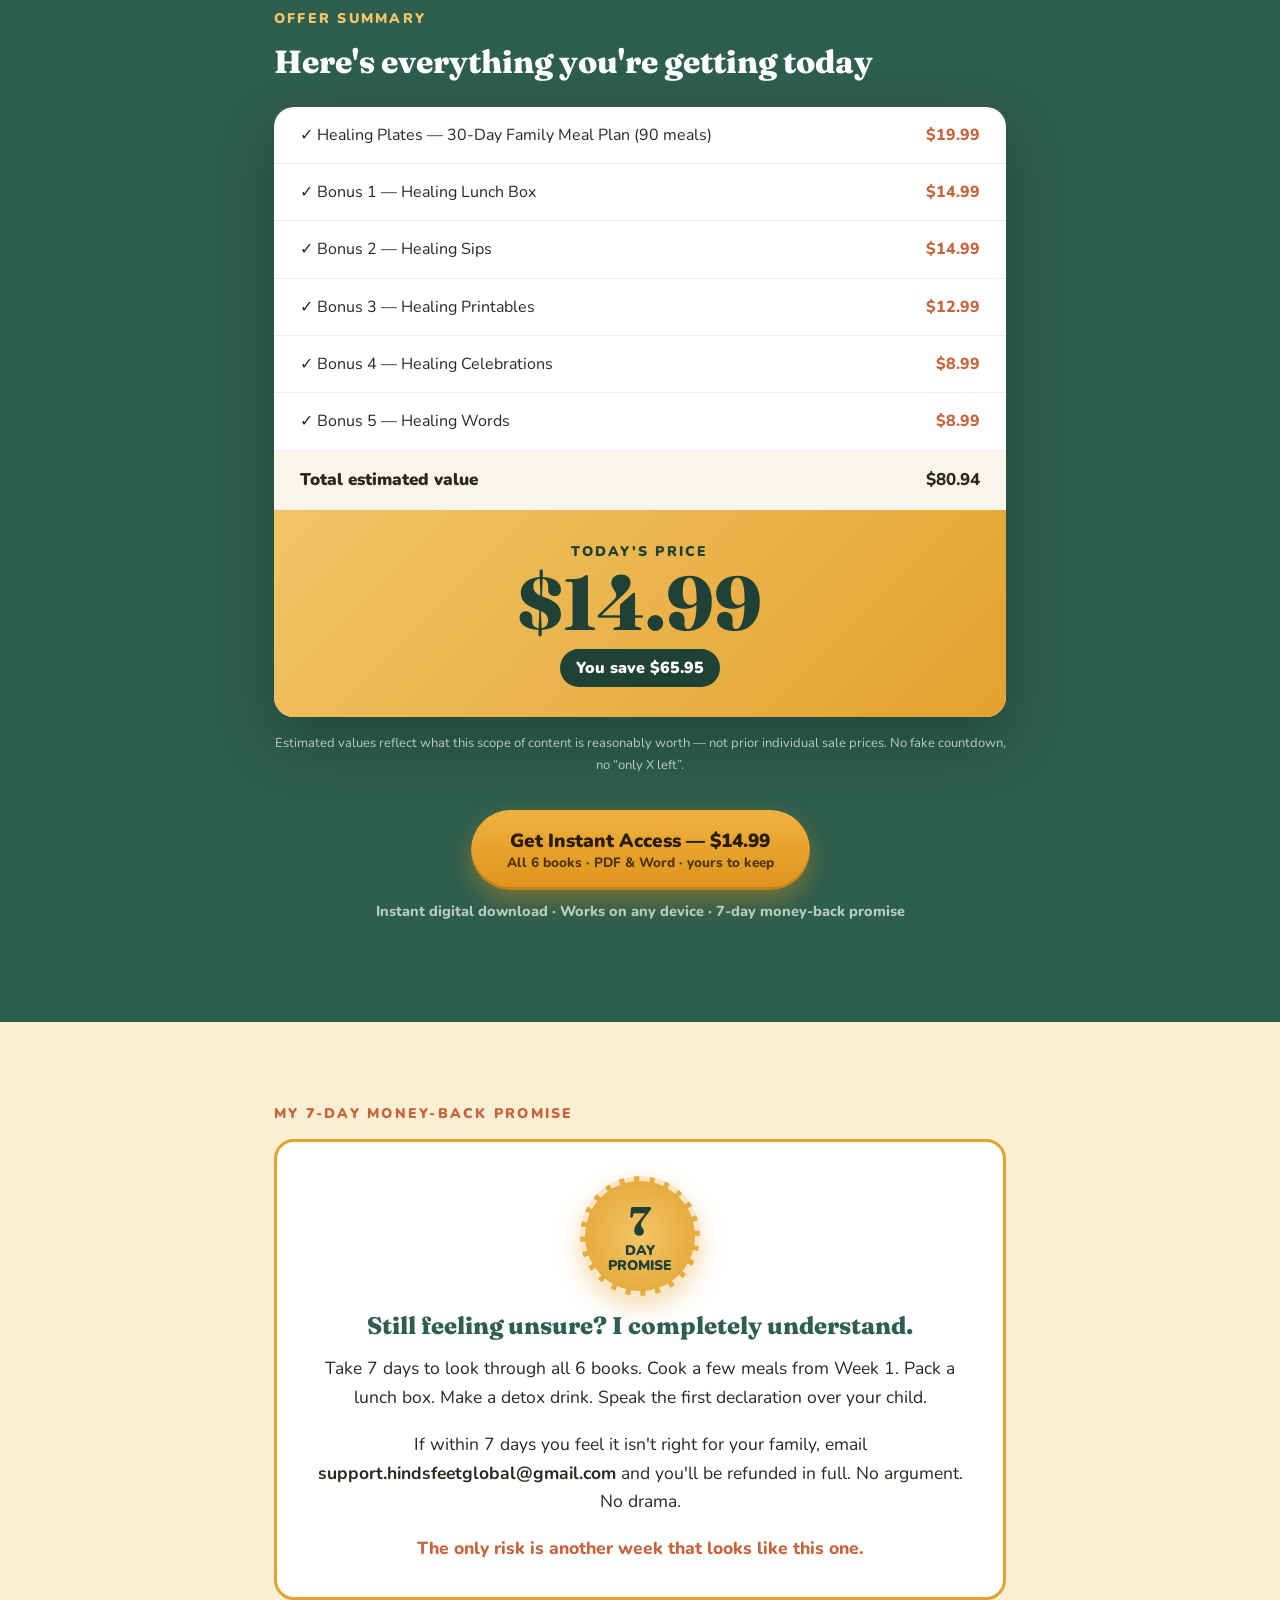
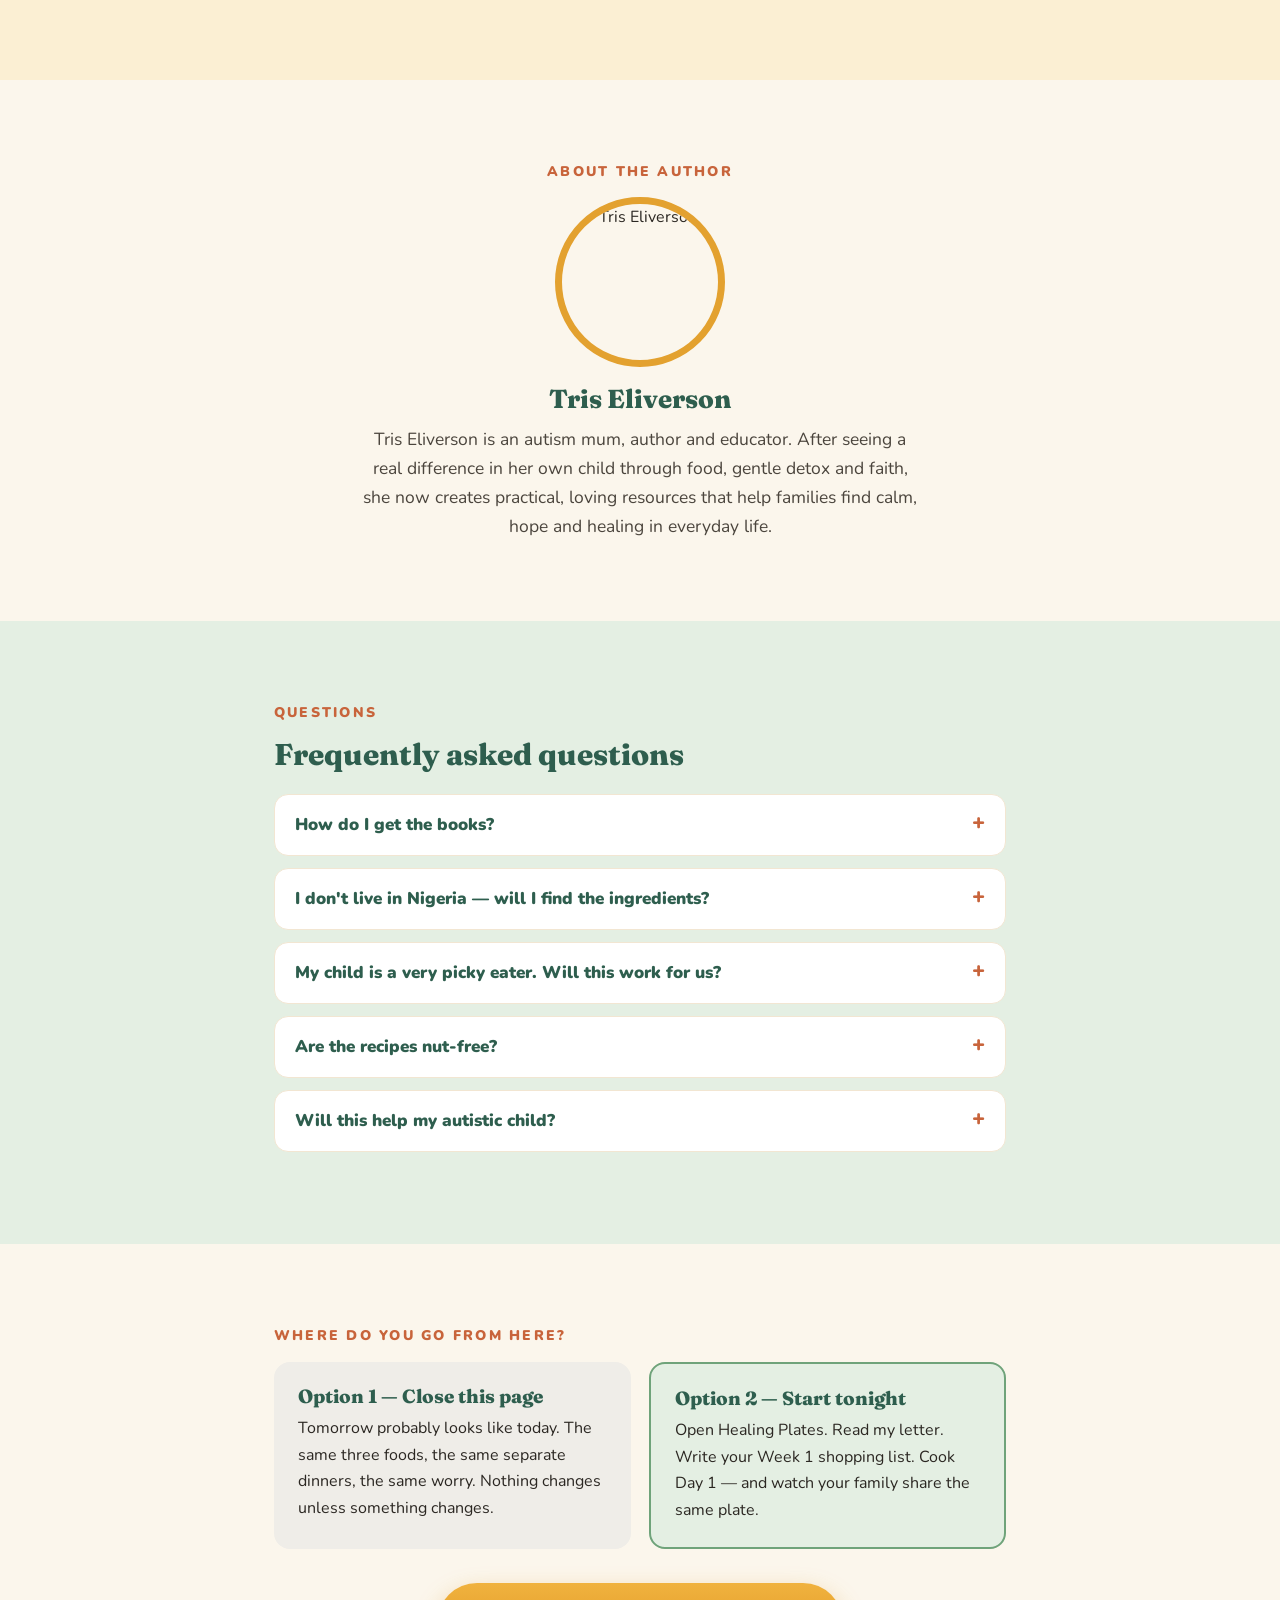
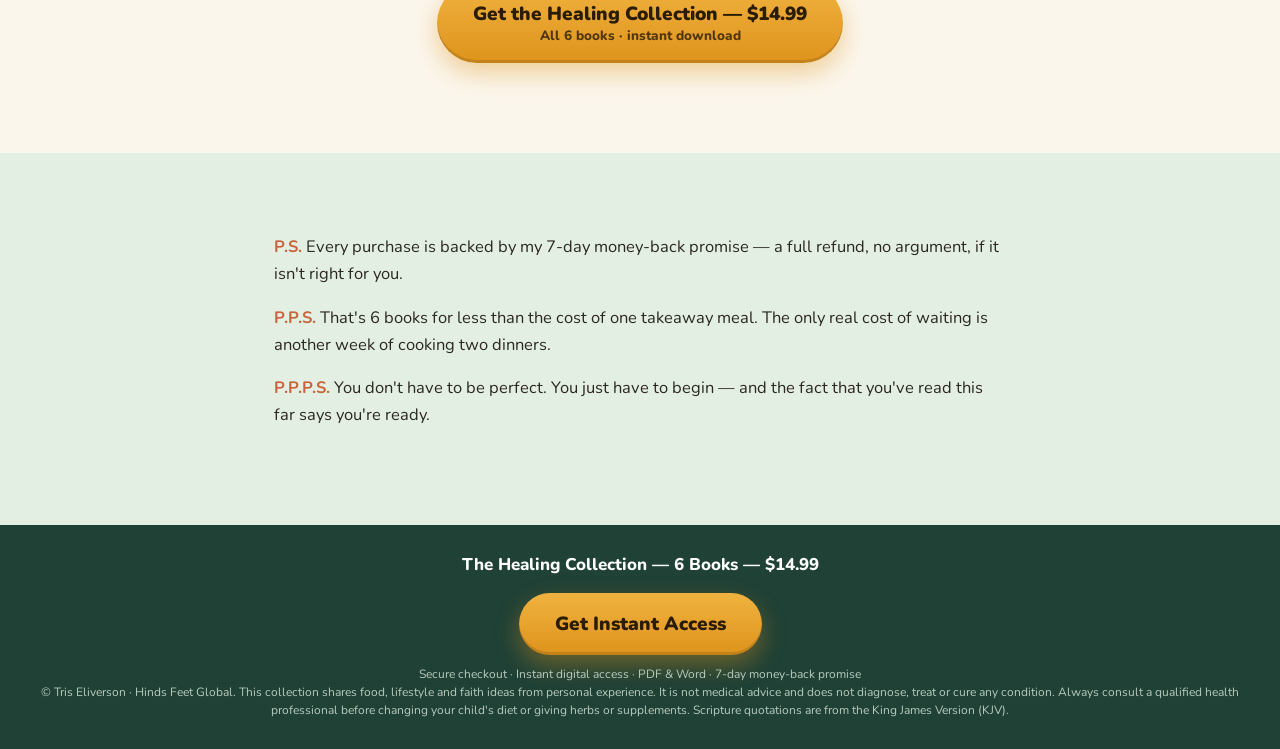
==== commit 44fa903a: "Sales page: add lunch box photo, four-photo peek section Co-Authored-By: Claude Opus 5.5 <noreply@an" ====
--- a/sales/check-sales-page.html
+++ b/sales/check-sales-page.html
@@ -342,14 +342,15 @@
 <div class="wrap">
 <div class="eyebrow">Take a peek inside</div>
 <h2 style="font-size:30px; color:#2E5E4E !important;">Simple. Beautiful. Easy to follow.</h2>
-<div class="peek peek3">
+<div class="peek">
+<figure><!-- PICTURE 9: Lunch box (built in) -->
+<img src="[data-uri]" alt="Allergy-free school lunch box"><figcaption>30 school-safe lunch boxes</figcaption></figure>
 <figure><!-- PICTURE 10: Fresh detox drinks (built in) -->
 <img src="[data-uri]" alt="Fresh detox drinks"><figcaption>What every drink is good for</figcaption></figure>
 <figure><!-- PICTURE 11: Allergy-free birthday cake (built in) -->
 <img src="[data-uri]" alt="Allergy-free birthday cake"><figcaption>A real birthday cake everyone can eat</figcaption></figure>
 <figure><!-- PICTURE 12: Mother speaking Bible declarations over her daughter (built in) -->
 <img src="[data-uri]" alt="Mother speaking Bible declarations over her daughter"><figcaption>31 days of declarations</figcaption></figure>
-<!-- PICTURE 9 (lunch box): send the photo as a file and it will be added here -->
 </div>
 </div>
 </section>
